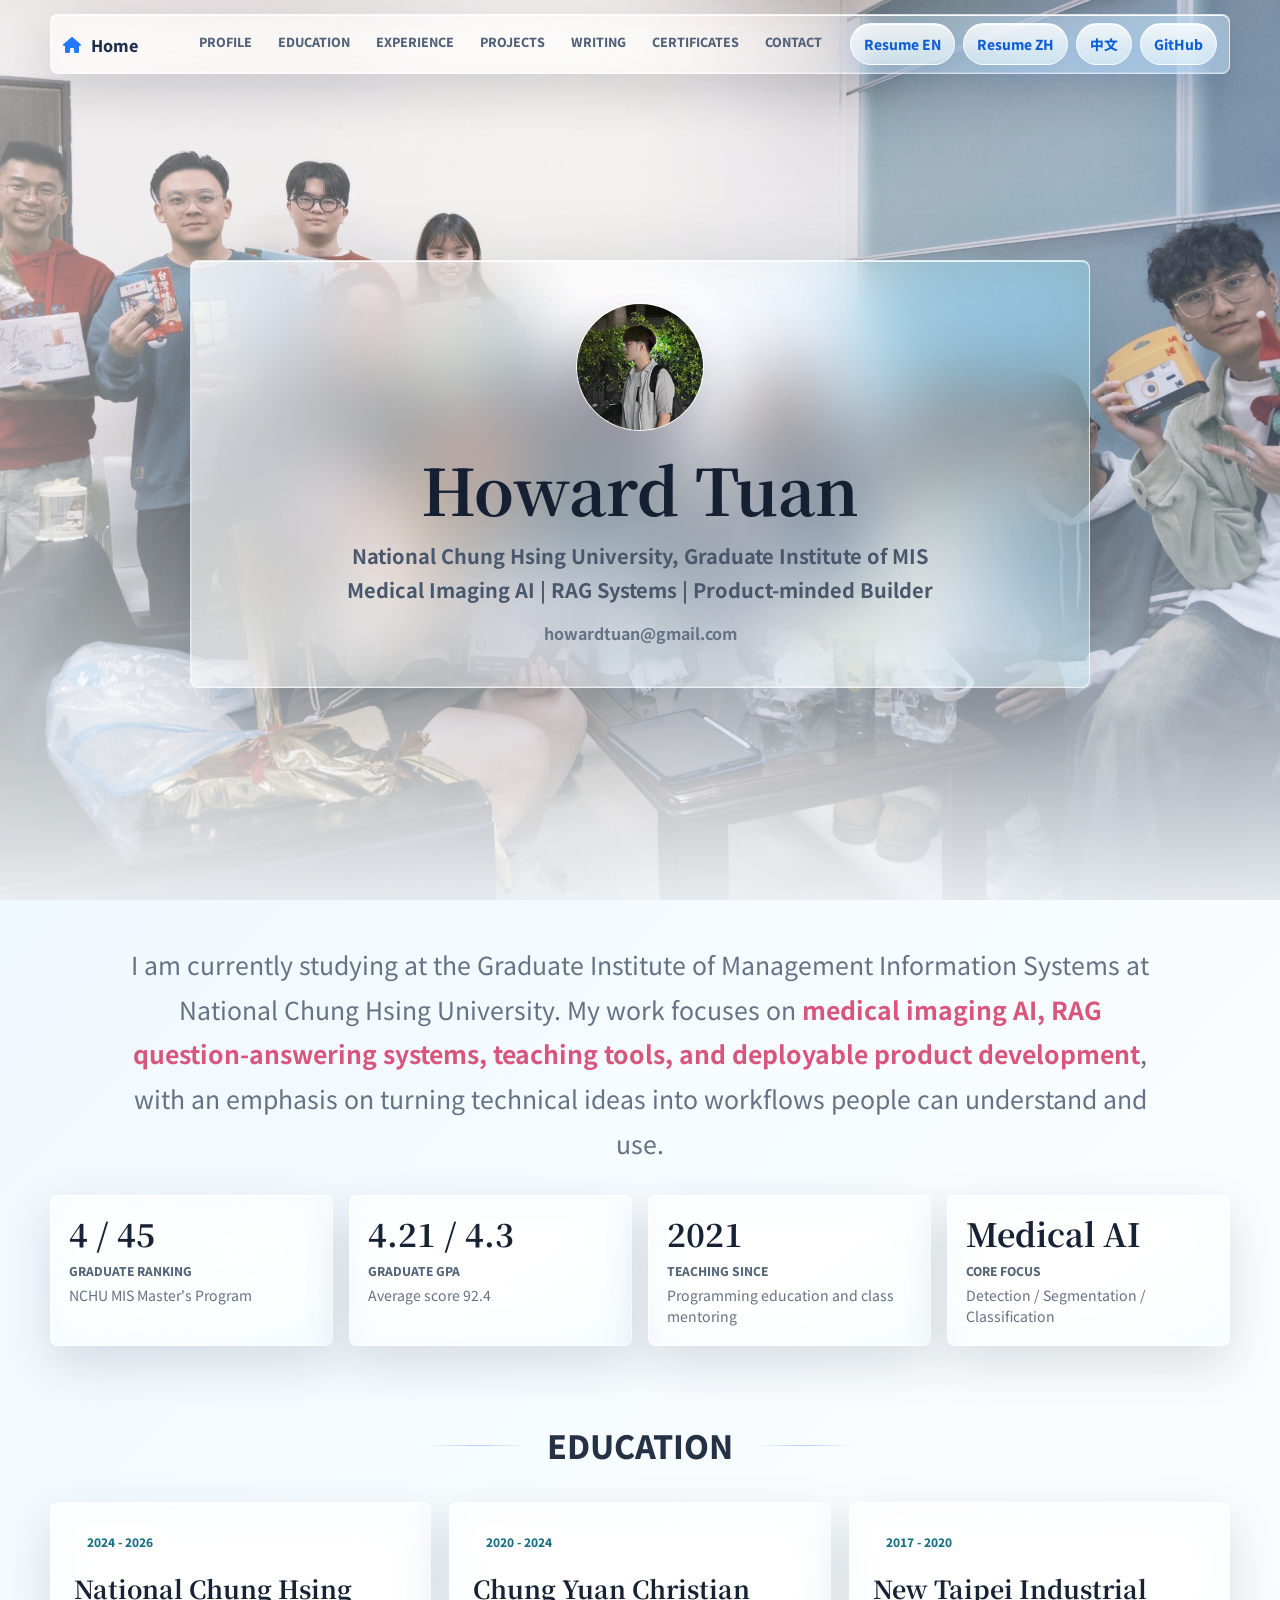
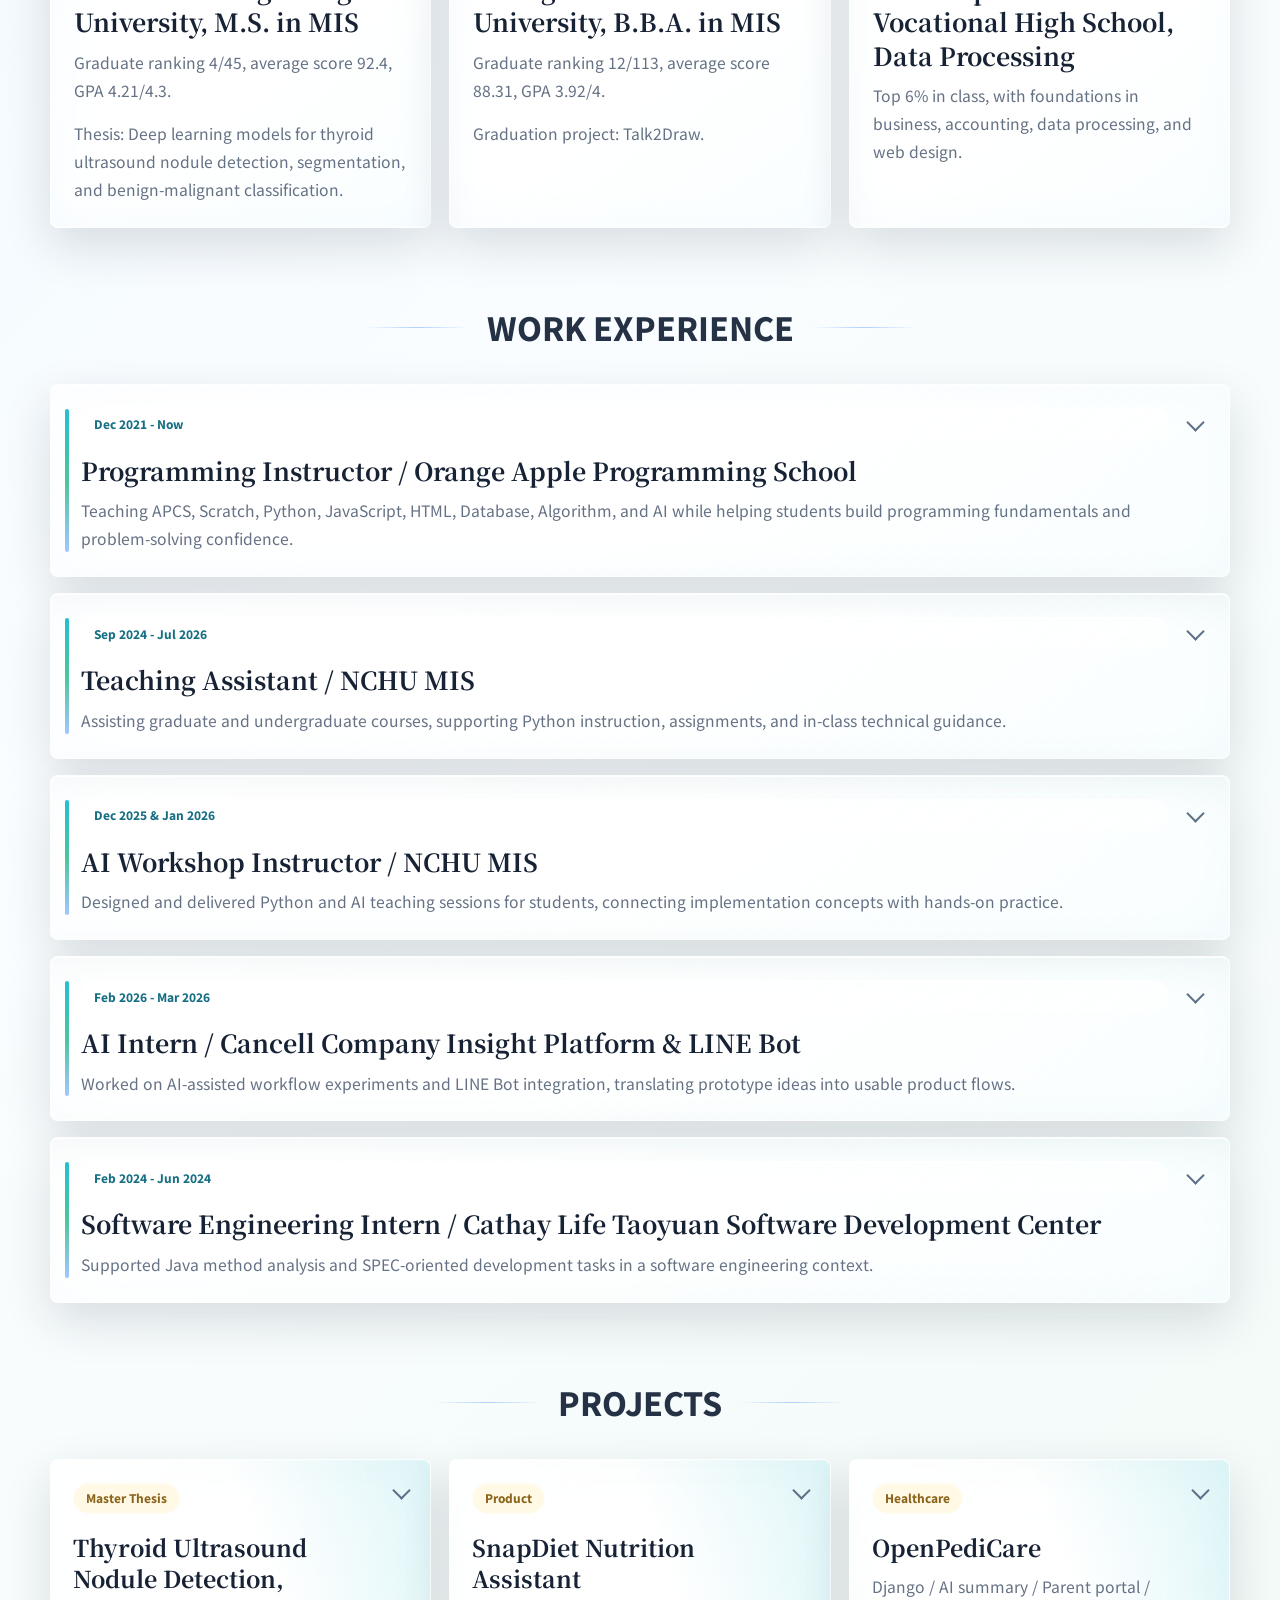
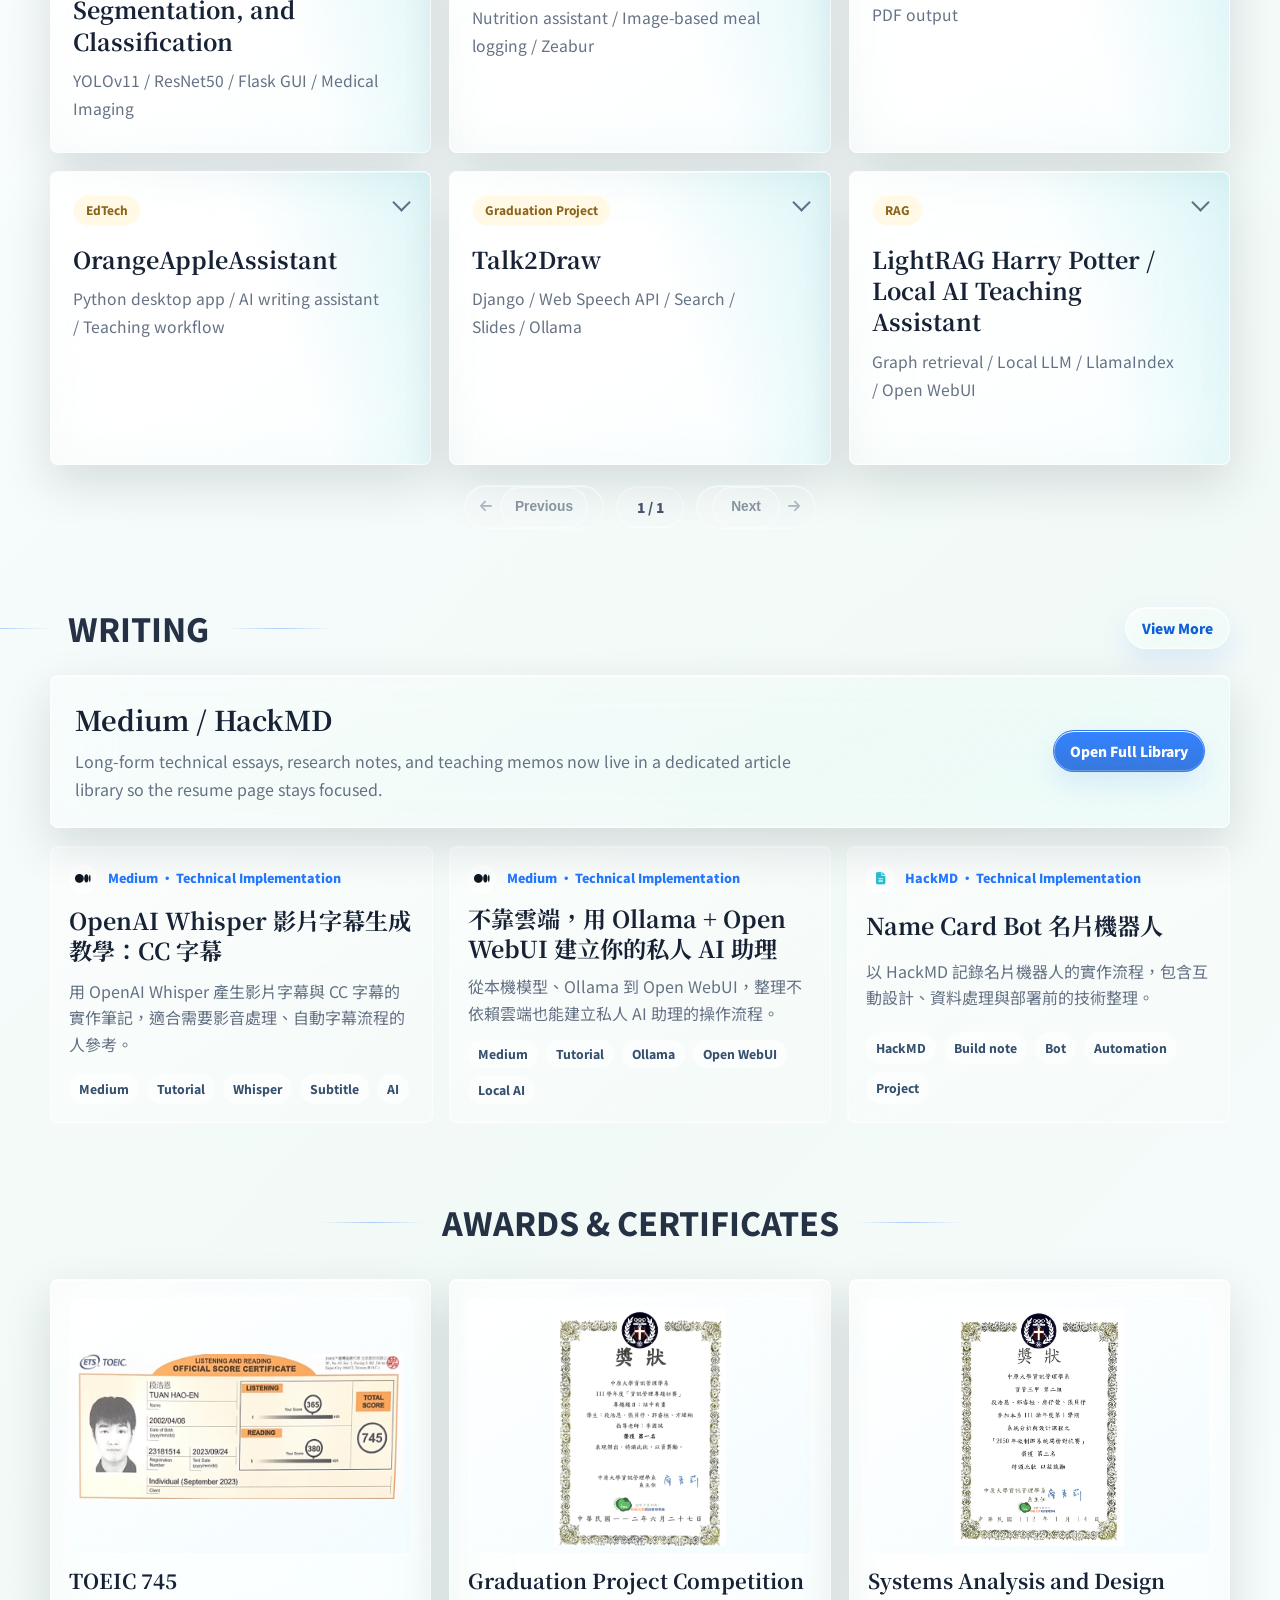
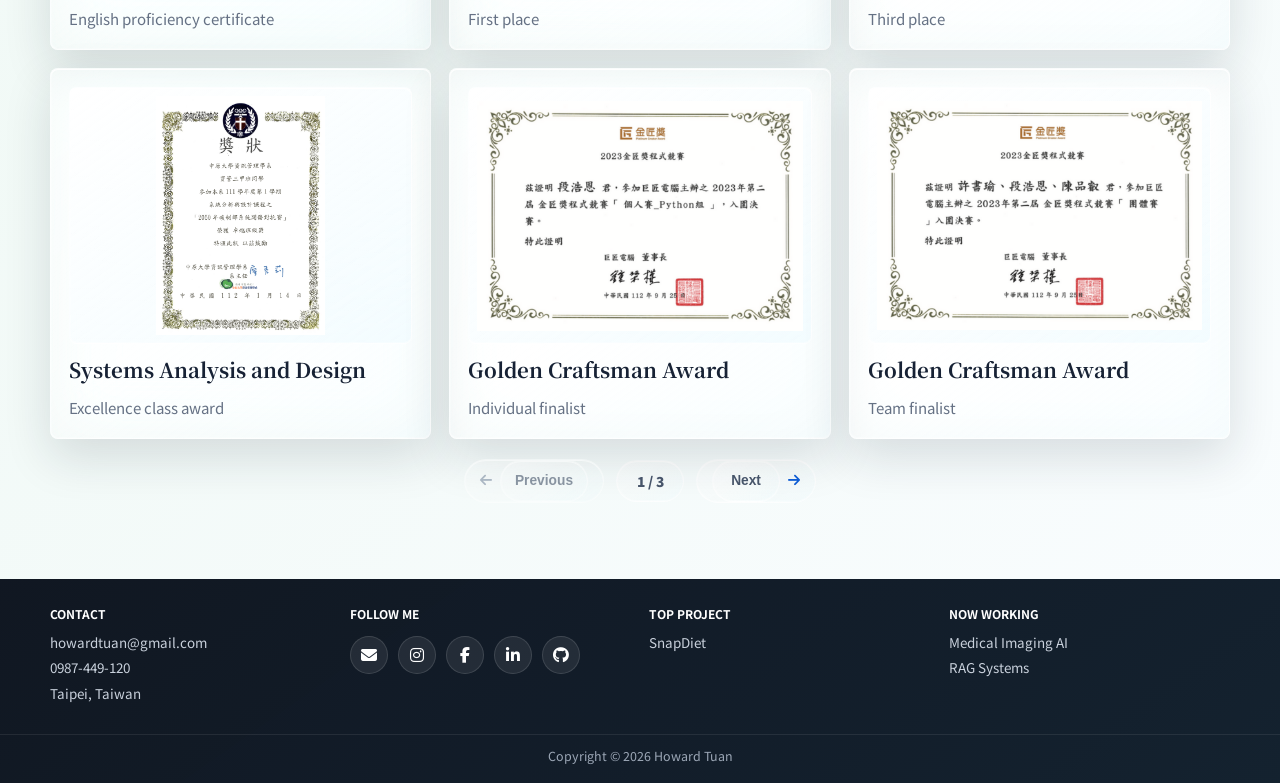
==== index.html @ 1c23a396 "fix some bugs" ====
<!doctype html>
<html lang="zh-Hant">
<head>
  <meta charset="utf-8">
  <meta name="viewport" content="width=device-width, initial-scale=1.0">
  <meta name="description" content="段浩恩 Howard Tuan 的個人履歷網站，聚焦醫療影像 AI、RAG 系統、教學科技與可部署產品實作。">
  <title>Howard Tuan Resume</title>

  <link rel="shortcut icon" href="assets/images/gt_favicon.png">
  <link rel="preconnect" href="https://fonts.googleapis.com">
  <link rel="preconnect" href="https://fonts.gstatic.com" crossorigin>
  <link href="https://fonts.googleapis.com/css2?family=Noto+Sans+TC:wght@400;500;700;900&family=Noto+Serif+TC:wght@600;700;900&display=swap" rel="stylesheet">
  <link rel="stylesheet" href="https://cdnjs.cloudflare.com/ajax/libs/font-awesome/6.7.2/css/all.min.css">
  <link rel="stylesheet" href="assets/css/resume.css?v=20260617-experience">
</head>
<body id="top" class="home">
  <a href="#main" class="skip-link">跳至主要內容</a>
  <div class="scroll-indicator"></div>

  <header id="header">
    <div id="head">
      <div class="hero-carousel" data-hero-carousel aria-hidden="true"></div>
      <div class="head-overlay"></div>
      <div class="hero-shell">
        <h1 id="logo" class="text-center">
          <img class="img-circle" src="assets/images/howard-avatar.jpg" alt="段浩恩 Howard Tuan 個人照片">
          <span class="title">段浩恩 Howard Tuan</span>
          <span class="tagline">
            國立中興大學資訊管理研究所
            <br>
            Medical Imaging AI | RAG Systems | Product-minded Builder
          </span>
          <span class="subtagline">
            howardtuan@gmail.com
          </span>
        </h1>
      </div>
    </div>

    <nav class="index-navbar" aria-label="主要導航">
      <div class="nav-shell">
        <div class="nav-home">
          <a href="#top"><i class="fas fa-home"></i><span>Home</span></a>
        </div>
        <div class="nav-center">
          <a href="index.html#profile">PROFILE</a>
          <a href="index.html#education">EDUCATION</a>
          <a href="index.html#experience">EXPERIENCE</a>
          <a href="index.html#projects">PROJECTS</a>
          <a href="#writing">WRITING</a>
          <a href="index.html#certifications">CERTIFICATES</a>
          <a href="index.html#contact">CONTACT</a>
        </div>
        <div class="nav-actions">
          <a href="resume/mycv_eng.pdf" target="_blank" rel="noopener noreferrer" data-i18n="resumeEn">Resume EN</a>
          <a href="resume/mycv_chi.pdf" target="_blank" rel="noopener noreferrer" data-i18n="resumeZh">履歷中文</a>
          <button class="lang-toggle" type="button" data-lang-toggle>中文</button>
          <a href="https://github.com/howardtuan" target="_blank" rel="noopener noreferrer">GitHub</a>
        </div>
      </div>
    </nav>
  </header>

  <main id="main" role="main">
    <div class="container">
      <section class="row section topspace" id="profile" aria-label="個人簡介">
        <div class="col-full">
          <p class="lead text-center text-muted">
            我目前就讀國立中興大學資訊管理研究所，研究與實作主軸放在
            <strong>醫療影像 AI、RAG 問答系統、教學工具與可部署產品開發</strong>，
            也持續在教學與實習現場把技術轉成能被理解、能被操作的流程。
          </p>

          <div class="highlight-panel">
            <div class="metric-box">
              <div class="metric-number">4 / 45</div>
              <div class="metric-label">Graduate Ranking</div>
              <div class="metric-note">NCHU MIS 碩士班</div>
            </div>
            <div class="metric-box">
              <div class="metric-number">4.21 / 4.3</div>
              <div class="metric-label">Graduate GPA</div>
              <div class="metric-note">平均成績 92.4</div>
            </div>
            <div class="metric-box">
              <div class="metric-number">2021</div>
              <div class="metric-label">Teaching Since</div>
              <div class="metric-note">程式設計教學與帶班</div>
            </div>
            <div class="metric-box">
              <div class="metric-number">Medical AI</div>
              <div class="metric-label">Core Focus</div>
              <div class="metric-note">Detection / Segmentation / Classification</div>
            </div>
          </div>
        </div>
      </section>

      <section class="section topspace" id="education" aria-label="學歷與成果">
        <h2 class="section-title">
          <span>EDUCATIONAL BACKGROUND</span>
        </h2>
        <div class="card-grid three-col">
          <article class="info-card">
            <time>2024 - 2026</time>
            <h3>國立中興大學 資訊管理學研究所</h3>
            <p>畢業排名 4/45，平均成績 92.4，GPA 4.21/4.3。</p>
            <p>論文：基於深度學習模型應用於甲狀腺超音波影像之良惡性結節偵測、分割與分類研究。</p>
          </article>
          <article class="info-card">
            <time>2020 - 2024</time>
            <h3>中原大學 資訊管理學系</h3>
            <p>畢業排名 12/113，平均成績 88.31，GPA 3.92/4。</p>
            <p>畢業專題：話中有畫。</p>
          </article>
          <article class="info-card">
            <time>2017 - 2020</time>
            <h3>新北高工 資料處理科</h3>
            <p>科排 6%，建立商管、會計、資料處理與網頁設計基礎。</p>
          </article>
        </div>
      </section>

      <section class="section topspace" id="experience" aria-label="工作與教學經驗">
        <h2 class="section-title">
          <span>WORK EXPERIENCE</span>
        </h2>
        <div class="timeline-wrap">
          <details class="timeline-card experience-card">
            <summary>
              <span class="timeline-badge">Dec 2021 - Now</span>
              <h3>兒童程式設計老師 / 橘子蘋果程式學苑</h3>
              <p>教授 APCS、Scratch、Python、JavaScript、HTML、Database、Algorithm 與 AI，協助學生建立程式基礎與解題能力。</p>
            </summary>
            <div class="experience-detail">
              <button class="experience-visual" type="button" data-visual="teaching">
                <img src="assets/images/experience/橘蘋上課截圖.png" alt="橘子蘋果程式學苑課堂截圖">
              </button>
              <div>
                <h4>課程與教學現場</h4>
                <p>把抽象的程式概念拆成可操作的練習，依學生程度調整 APCS、Python 與網頁課程節奏。</p>
                <ul>
                  <li>設計循序練習與專題任務，協助學生建立可遷移的解題能力。</li>
                  <li>帶領學生理解演算法、資料結構與基礎 AI 概念。</li>
                  <li>將教學回饋整理成更穩定的課堂流程與範例素材。</li>
                </ul>
              </div>
            </div>
          </details>
          <details class="timeline-card experience-card">
            <summary>
              <span class="timeline-badge">Sep 2024 - Jul 2026</span>
              <h3>教學助理 / 精準醫學與臨床轉譯研究實驗室</h3>
              <p>協助資料探勘與大數據分析課程之設計、作業評分與 Python 輔導。</p>
            </summary>
            <div class="experience-detail">
              <button class="experience-visual" type="button" data-visual="lab">
                <img src="assets/images/experience/中興助教.png" alt="國立中興大學助教課程畫面">
              </button>
              <div>
                <h4>資料分析課程支援</h4>
                <p>協助學生把資料前處理、模型訓練與結果解讀串成完整分析流程。</p>
                <ul>
                  <li>支援 Python、資料探勘與大數據分析課程作業。</li>
                  <li>協助整理題目規格、評分標準與常見錯誤。</li>
                  <li>以回饋方式幫助學生修正資料處理與程式邏輯。</li>
                </ul>
              </div>
            </div>
          </details>
          <details class="timeline-card experience-card">
            <summary>
              <span class="timeline-badge">Dec 2025 & Jan 2026</span>
              <h3>AI 與資料科學工作坊講師 / 國立中興大學附中</h3>
              <p>規劃互動式 Python 課程，帶領高中學生理解資料探勘與機器學習概念。</p>
            </summary>
            <div class="experience-detail">
              <button class="experience-visual" type="button" data-visual="workshop">
                <img src="assets/images/experience/AI%20工作坊講師.jpg" alt="AI 工作坊講師現場照片">
              </button>
              <div>
                <h4>AI 工作坊設計</h4>
                <p>將資料科學與機器學習概念轉成高中生能立即操作的實作活動。</p>
                <ul>
                  <li>規劃互動式 Python 實作，降低第一次接觸 AI 的門檻。</li>
                  <li>用資料集與模型結果引導學生理解資料探勘流程。</li>
                  <li>把課程拆成概念、實作、討論與成果整理四段。</li>
                </ul>
              </div>
            </div>
          </details>
          <details class="timeline-card experience-card">
            <summary>
              <span class="timeline-badge">Feb 2026 - Mar 2026</span>
              <h3>Cancell公司 AI 實習生 / Insight 平台與 LINE Bot</h3>
              <p>協助開發傷口影像辨識模型，並將 Insight 平台功能整合至 LINE Bot。</p>
            </summary>
            <div class="experience-detail">
              <button class="experience-visual" type="button" data-visual="medical">
                <img src="assets/images/experience/insight平台-linebot.jpg" alt="Cancell Insight 平台與 LINE Bot 整合畫面">
              </button>
              <div>
                <h4>影像辨識與產品整合</h4>
                <p>協助把醫療影像辨識模型與既有平台流程整合，讓模型輸出能接到使用情境。</p>
                <ul>
                  <li>參與傷口影像資料整理與辨識模型開發。</li>
                  <li>協助 Insight 平台功能與 LINE Bot 流程串接。</li>
                  <li>關注模型結果如何被實際工作流程理解與使用。</li>
                </ul>
              </div>
            </div>
          </details>
          <details class="timeline-card experience-card">
            <summary>
              <span class="timeline-badge">Feb 2024 - Jun 2024</span>
              <h3>軟體工程實習生 / 國泰人壽軟體桃園開發中心</h3>
              <p>參與逆向工程專案，開發 Java Method 自動轉換為 SPEC 文件功能。</p>
            </summary>
            <div class="experience-detail">
              <button class="experience-visual" type="button" data-visual="engineering">
                <img src="assets/images/experience/CODE2SPEC.png" alt="CODE2SPEC 文件自動化畫面">
              </button>
              <div>
                <h4>軟體文件自動化</h4>
                <p>參與 Java method 分析與 SPEC 文件生成流程，協助團隊降低文件整理成本。</p>
                <ul>
                  <li>分析既有程式碼結構，整理 method 與規格文件之間的對應。</li>
                  <li>協助建立自動轉換邏輯，讓文件產出更一致。</li>
                  <li>熟悉企業開發流程中的規格、維護與溝通需求。</li>
                </ul>
              </div>
            </div>
          </details>
        </div>
      </section>

      <section class="section topspace" id="projects" aria-label="精選專案">
        <h2 class="section-title">
          <span>PROJECTS</span>
        </h2>
        <div class="project-grid" data-paginated-grid="projects">
          <details class="project-tile">
            <summary>
              <span class="project-chip">Master Thesis</span>
              <h3>甲狀腺超音波結節偵測、分割與分類研究</h3>
              <p>YOLOv11 / ResNet50 / Flask GUI / Medical Imaging</p>
            </summary>
            <div class="project-body">
              <div class="project-readme">
                <h4>README 摘要</h4>
                <p>碩士論文主題聚焦於甲狀腺超音波影像中的結節偵測、分割與良惡性分類。系統將三個模型模組串成可展示的臨床輔助流程。</p>
                <ul>
                  <li>使用 YOLOv11 進行結節位置偵測。</li>
                  <li>以 ResNet50 / timm 對 ROI 進行良惡性二分類。</li>
                  <li>整合 Flask GUI，讓研究成果可被視覺化展示。</li>
                </ul>
              </div>
              <div class="project-links">
                <button class="project-button-disabled" type="button" disabled data-thesis-button>論文全文</button>
              </div>
            </div>
          </details>

          <details class="project-tile">
            <summary>
              <span class="project-chip">Product</span>
              <h3>SnapDiet 飲控小幫手</h3>
              <p>Nutrition assistant / Image-based meal logging / Zeabur</p>
            </summary>
            <div class="project-body">
              <div class="project-readme">
                <h4>README 摘要</h4>
                <p>SnapDiet 是飲食控制工具，目標是讓使用者透過照片與聊天互動快速記錄餐點，掌握熱量、營養素與當日累計。</p>
                <ul>
                  <li>以餐點照片降低飲食紀錄門檻。</li>
                  <li>提供熱量、蛋白質、脂肪、碳水與每日累計資訊。</li>
                  <li>已部署公開站點，可直接對外展示產品體驗。</li>
                </ul>
              </div>
              <div class="project-links">
                <a href="https://snapdiet.zeabur.app/site/" target="_blank" rel="noopener noreferrer">Live Site</a>
              </div>
            </div>
          </details>

          <details class="project-tile">
            <summary>
              <span class="project-chip">Healthcare</span>
              <h3>OpenPediCare</h3>
              <p>Django / AI summary / Parent portal / PDF output</p>
            </summary>
            <div class="project-body">
              <div class="project-readme">
                <h4>README 摘要</h4>
                <p>OpenPediCare 是兒科回診後照護工作區，醫師完成看診紀錄後，可生成回診摘要、家長衛教、分享頁面與 PDF。</p>
                <ul>
                  <li>以 Django 建立醫師與家長雙角色使用情境。</li>
                  <li>整合瀏覽器 Web Speech API，支援逐字稿流程。</li>
                  <li>輸出可分享頁面與 PDF，提升醫療溝通效率。</li>
                </ul>
              </div>
              <div class="project-links">
                <a href="https://github.com/howardtuan/OpenPediCare" target="_blank" rel="noopener noreferrer">GitHub / README</a>
              </div>
            </div>
          </details>

          <details class="project-tile">
            <summary>
              <span class="project-chip">EdTech</span>
              <h3>OrangeAppleAssistant</h3>
              <p>Python desktop app / AI writing assistant / Teaching workflow</p>
            </summary>
            <div class="project-body">
              <div class="project-readme">
                <h4>README 摘要</h4>
                <p>這是一個面向教學現場的課堂紀錄與聯絡簿生成工具，幫助老師快速整理學習表現與家長溝通內容。</p>
                <ul>
                  <li>支援題庫抽題、課程與堂數對應流程。</li>
                  <li>一鍵複製聯絡簿文字，減少行政時間。</li>
                  <li>建立在真實教學痛點之上，不只是展示型 demo。</li>
                </ul>
              </div>
              <div class="project-links">
                <a href="https://github.com/howardtuan/OrangeAppleAssistant" target="_blank" rel="noopener noreferrer">GitHub / README</a>
              </div>
            </div>
          </details>

          <details class="project-tile">
            <summary>
              <span class="project-chip">Graduation Project</span>
              <h3>話中有畫</h3>
              <p>Django / Web Speech API / Search / Slides / Ollama</p>
            </summary>
            <div class="project-body">
              <div class="project-readme">
                <h4>README 摘要</h4>
                <p>把口說內容即時轉成可理解的視覺資訊、搜尋結果、簡報與大綱，整合語音辨識、智慧搜尋、圖表、簡報與對話代理。</p>
                <ul>
                  <li>自然語言具象化與本機相簿語意選圖。</li>
                  <li>口說簡報與對話整理流程。</li>
                  <li>支援 Ollama 地端模型與工具路由概念。</li>
                </ul>
              </div>
              <div class="project-links">
                <a href="https://github.com/howardtuan/GraduationProject" target="_blank" rel="noopener noreferrer">GitHub / README</a>
              </div>
            </div>
          </details>

          <details class="project-tile">
            <summary>
              <span class="project-chip">RAG</span>
              <h3>LightRAG Harry Potter / Local AI Teaching Assistant</h3>
              <p>Graph retrieval / Local LLM / LlamaIndex / Open WebUI</p>
            </summary>
            <div class="project-body">
              <div class="project-readme">
                <h4>README 摘要</h4>
                <p>這一類專案呈現的是我在知識整理、索引建立、圖譜檢索與語言模型回應流程上的整合能力。</p>
                <ul>
                  <li>使用圖結構檢索改善複雜角色關係查詢。</li>
                  <li>建置地端 RAG 系統支援課程內容與作業規範問答。</li>
                  <li>熟悉 Ollama、向量資料庫與文件導入流程。</li>
                </ul>
              </div>
              <div class="project-links">
                <a href="https://github.com/howardtuan/LightRAG_HarryPotter" target="_blank" rel="noopener noreferrer">LightRAG Repo</a>
                <a href="https://github.com/howardtuan/llamaindex-local-llm-rag" target="_blank" rel="noopener noreferrer">LlamaIndex Repo</a>
              </div>
            </div>
          </details>
        </div>
        <div class="pagination-controls" data-pager="projects" aria-label="專案分頁">
          <button type="button" data-page-prev="projects"><i class="fas fa-arrow-left"></i><span>Previous</span></button>
          <span data-page-status="projects">1 / 1</span>
          <button type="button" data-page-next="projects"><span>Next</span><i class="fas fa-arrow-right"></i></button>
        </div>
      </section>

      <section class="section topspace writing-section writing-home" id="writing" aria-label="文章與筆記">
        <div class="split-section-head">
          <h2 class="section-title">
            <span>WRITING</span>
          </h2>
          <a class="glass-link" href="writing.html">View More</a>
        </div>
        <div class="writing-intro">
          <div>
            <h3>Medium / HackMD</h3>
            <p>把長篇技術文章、研究筆記、教學 memo 集中到獨立頁面，首頁只保留最新與精選內容。</p>
          </div>
          <a class="glass-link primary-link" href="writing.html">Open Full Library</a>
        </div>
        <div class="article-strip" data-featured-articles data-limit="3"></div>
      </section>

      <section class="section topspace certificates-section" id="certifications" aria-label="獎狀與證書">
        <h2 class="section-title">
          <span>AWARDS & CERTIFICATES</span>
        </h2>
        <div class="certificate-grid" data-paginated-grid="certificates">
          <!-- 新增獎狀時：把圖片放到 assets/images/certificates/，複製一張 certificate-card，並更新 data-certificate-image 與 site-language.js 的中英文文字。 -->
          <button type="button" class="certificate-card" data-certificate-image="assets/images/certificates/TOEIC 745.png" data-certificate-title="TOEIC 745">
            <span class="certificate-preview"><i class="fas fa-certificate"></i></span>
            <strong>TOEIC 745</strong>
            <span>English proficiency certificate</span>
          </button>
          <button type="button" class="certificate-card" data-certificate-image="assets/images/certificates/畢業專題競賽第一名.png" data-certificate-title="Graduation Project Competition">
            <span class="certificate-preview"><i class="fas fa-trophy"></i></span>
            <strong>Graduation Project Competition</strong>
            <span>First place</span>
          </button>
          <button type="button" class="certificate-card" data-certificate-image="assets/images/certificates/系統分析與設計_第三名.png" data-certificate-title="Systems Analysis and Design">
            <span class="certificate-preview"><i class="fas fa-sitemap"></i></span>
            <strong>Systems Analysis and Design</strong>
            <span>Third place</span>
          </button>
          <button type="button" class="certificate-card" data-certificate-image="assets/images/certificates/系統分析與設計_卓越班級獎.png" data-certificate-title="Systems Analysis and Design Excellence">
            <span class="certificate-preview"><i class="fas fa-award"></i></span>
            <strong>Systems Analysis and Design</strong>
            <span>Excellence class award</span>
          </button>
          <button type="button" class="certificate-card" data-certificate-image="assets/images/certificates/金匠獎個人賽入圍決賽證明.png" data-certificate-title="Golden Craftsman Award Individual Finalist">
            <span class="certificate-preview"><i class="fas fa-medal"></i></span>
            <strong>Golden Craftsman Award</strong>
            <span>Individual finalist</span>
          </button>
          <button type="button" class="certificate-card" data-certificate-image="assets/images/certificates/金匠獎團體賽入圍決賽證明.png" data-certificate-title="Golden Craftsman Award Team Finalist">
            <span class="certificate-preview"><i class="fas fa-users"></i></span>
            <strong>Golden Craftsman Award</strong>
            <span>Team finalist</span>
          </button>
          <button type="button" class="certificate-card" data-certificate-image="assets/images/certificates/ChatGPT系統開發黑客松.png" data-certificate-title="ChatGPT System Development Hackathon">
            <span class="certificate-preview"><i class="fas fa-robot"></i></span>
            <strong>ChatGPT System Hackathon</strong>
            <span>System development participation</span>
          </button>
          <button type="button" class="certificate-card" data-certificate-image="assets/images/certificates/ChatBot黑客松完賽.png" data-certificate-title="ChatBot Hackathon Completion">
            <span class="certificate-preview"><i class="fas fa-comments"></i></span>
            <strong>ChatBot Hackathon</strong>
            <span>Completion certificate</span>
          </button>
          <button type="button" class="certificate-card" data-certificate-image="assets/images/certificates/112人工智慧與大數據創意競賽 佳作.png" data-certificate-title="AI and Big Data Creative Competition">
            <span class="certificate-preview"><i class="fas fa-lightbulb"></i></span>
            <strong>AI and Big Data Competition</strong>
            <span>Honorable mention</span>
          </button>
          <button type="button" class="certificate-card" data-certificate-image="assets/images/certificates/數據驅動創新應用大賽_工作坊.png" data-certificate-title="Data-driven Innovation Application Workshop">
            <span class="certificate-preview"><i class="fas fa-chart-line"></i></span>
            <strong>Data-driven Innovation</strong>
            <span>Application workshop</span>
          </button>
          <button type="button" class="certificate-card" data-certificate-image="assets/images/certificates/資料庫第一.png" data-certificate-title="Database Class Competition">
            <span class="certificate-preview"><i class="fas fa-database"></i></span>
            <strong>Database Competition</strong>
            <span>First place</span>
          </button>
          <button type="button" class="certificate-card" data-certificate-image="assets/images/certificates/ExcelPowerToolsForDataAnalysis.png" data-certificate-title="Excel Power Tools for Data Analysis">
            <span class="certificate-preview"><i class="fas fa-table"></i></span>
            <strong>Excel Power Tools</strong>
            <span>Data analysis course certificate</span>
          </button>
          <button type="button" class="certificate-card" data-certificate-image="assets/images/certificates/系學績優獎第二名.png" data-certificate-title="Department Academic Excellence Award">
            <span class="certificate-preview"><i class="fas fa-star"></i></span>
            <strong>Academic Excellence Award</strong>
            <span>Department second place</span>
          </button>
        </div>
        <div class="pagination-controls" data-pager="certificates" aria-label="獎狀證書分頁">
          <button type="button" data-page-prev="certificates"><i class="fas fa-arrow-left"></i><span>Previous</span></button>
          <span data-page-status="certificates">1 / 1</span>
          <button type="button" data-page-next="certificates"><span>Next</span><i class="fas fa-arrow-right"></i></button>
        </div>
      </section>
    </div>
  </main>

  <footer id="underfooter">
    <div class="footer-shell" id="contact">
      <div>
        <h4>CONTACT</h4>
        <p>howardtuan@gmail.com</p>
        <p>0987-449-120</p>
        <p>Taipei, Taiwan</p>
      </div>
      <div>
        <h4>FOLLOW ME</h4>
        <div class="social-links" aria-label="Social links">
          <a href="mailto:howardtuan@gmail.com" target="_blank" rel="noopener noreferrer" aria-label="Gmail"><i class="fas fa-envelope"></i></a>
          <a href="https://github.com/howardtuan" target="_blank" rel="noopener noreferrer" aria-label="Instagram"><i class="fab fa-instagram"></i></a>
          <a href="https://www.facebook.com/duan.hao.en/" target="_blank" rel="noopener noreferrer" aria-label="Facebook"><i class="fab fa-facebook-f"></i></a>
          <a href="https://www.instagram.com/howardtuan/" target="_blank" rel="noopener noreferrer" aria-label="LinkedIn"><i class="fab fa-linkedin-in"></i></a>
          <a href="https://github.com/howardtuan" target="_blank" rel="noopener noreferrer" aria-label="GitHub"><i class="fab fa-github"></i></a>
        </div>
      </div>
      <div>
        <h4>TOP PROJECT</h4>
        <p><a href="https://snapdiet.zeabur.app/site/" target="_blank" rel="noopener noreferrer">SnapDiet</a></p>
      </div>
      <div>
        <h4>NOW WORKING</h4>
        <p>Medical Imaging AI</p>
        <p>RAG Systems</p>
      </div>
    </div>
    <div class="footer-bottom">
      <p>Copyright &copy; 2026 Howard Tuan</p>
    </div>
  </footer>

  <script>
    const indicator = document.querySelector(".scroll-indicator");
    window.addEventListener("scroll", () => {
      const max = document.documentElement.scrollHeight - window.innerHeight;
      const ratio = max > 0 ? window.scrollY / max : 0;
      indicator.style.transform = "scaleX(" + ratio + ")";
    });

  </script>
  <script src="assets/js/writing.js?v=20260617-articles"></script>
  <script src="assets/js/site-interactions.js?v=20260617-experience-lightbox"></script>
  <script src="assets/js/site-language.js?v=20260617-experience"></script>
  <div class="certificate-lightbox" data-certificate-lightbox hidden>
    <button class="lightbox-backdrop" type="button" data-lightbox-close aria-label="Close image preview"></button>
    <div class="lightbox-panel" role="dialog" aria-modal="true" aria-labelledby="certificate-lightbox-title">
      <div class="lightbox-head">
        <h2 id="certificate-lightbox-title">Image Preview</h2>
        <button type="button" data-lightbox-close aria-label="Close"><i class="fas fa-xmark"></i></button>
      </div>
      <div class="lightbox-body" data-lightbox-body></div>
    </div>
  </div>
</body>
</html>
---- assets/css/resume.css ----
html {
  scroll-behavior: smooth;
}

:root {
  --hero-photo: url("../images/mac.jpg");
  --bg: #f7fbff;
  --bg-deep: #e9f2fb;
  --surface: rgba(255, 255, 255, 0.28);
  --surface-strong: rgba(255, 255, 255, 0.46);
  --surface-soft: rgba(244, 250, 255, 0.2);
  --text: #152033;
  --muted: #657184;
  --muted-strong: #49576c;
  --line: rgba(122, 145, 170, 0.28);
  --glass-line: rgba(255, 255, 255, 0.62);
  --glass-bg: linear-gradient(145deg, rgba(255, 255, 255, 0.42), rgba(255, 255, 255, 0.12) 52%, rgba(235, 251, 255, 0.28));
  --glass-nav: linear-gradient(135deg, rgba(255, 255, 255, 0.48), rgba(255, 255, 255, 0.14) 48%, rgba(239, 251, 255, 0.32));
  --blue: #2478ff;
  --cyan: #25bfd2;
  --mint: #49c69d;
  --rose: #d9557c;
  --amber: #ad7d28;
  --footer: #101722;
  --shadow: 0 30px 90px rgba(19, 32, 50, 0.2);
  --shadow-soft: 0 18px 48px rgba(19, 32, 50, 0.14);
  --glass-inset: inset 0 1px 0 rgba(255, 255, 255, 0.95), inset 0 -1px 0 rgba(255, 255, 255, 0.26), inset 1px 0 0 rgba(255, 255, 255, 0.25);
  --section-width: min(1180px, calc(100% - 48px));
}

* {
  box-sizing: border-box;
}

body {
  margin: 0;
  color: var(--text);
  background:
    linear-gradient(135deg, rgba(232, 246, 255, 0.86) 0%, rgba(250, 253, 255, 0.98) 36%, rgba(242, 250, 246, 0.92) 72%, rgba(250, 253, 255, 0.98) 100%),
    linear-gradient(180deg, var(--bg) 0%, var(--bg-deep) 100%);
  font-family: "Noto Sans TC", Arial, sans-serif;
  -webkit-font-smoothing: antialiased;
  text-rendering: optimizeLegibility;
}

body::before {
  position: fixed;
  inset: 0;
  z-index: -1;
  pointer-events: none;
  content: "";
  background-image:
    linear-gradient(rgba(36, 120, 255, 0.035) 1px, transparent 1px),
    linear-gradient(90deg, rgba(36, 120, 255, 0.035) 1px, transparent 1px),
    linear-gradient(115deg, rgba(255, 255, 255, 0.46), rgba(255, 255, 255, 0) 46%, rgba(255, 255, 255, 0.38));
  background-size: 72px 72px, 72px 72px, 100% 100%;
  mask-image: linear-gradient(to bottom, rgba(0, 0, 0, 0.62), transparent 78%);
}

a {
  color: inherit;
}

p,
ul {
  margin-top: 0;
}

img {
  max-width: 100%;
}

.skip-link {
  position: absolute;
  left: 12px;
  top: -48px;
  z-index: 100;
  padding: 10px 14px;
  border-radius: 999px;
  color: #fff;
  background: var(--blue);
  text-decoration: none;
}

.skip-link:focus {
  top: 12px;
}

.scroll-indicator {
  position: fixed;
  top: 0;
  left: 0;
  z-index: 120;
  width: 100%;
  height: 3px;
  background: linear-gradient(90deg, var(--cyan), var(--blue), var(--mint));
  transform: scaleX(0);
  transform-origin: left;
}

#header {
  position: relative;
}

#head {
  position: relative;
  overflow: hidden;
  width: 100%;
  min-height: 100svh;
  margin: 0;
  border-bottom: 0;
  background: var(--hero-photo) center/cover no-repeat;
  isolation: isolate;
}

.hero-carousel,
.hero-slide {
  position: absolute;
  inset: 0;
}

.hero-carousel {
  z-index: 0;
}

.hero-slide {
  background-position: center;
  background-size: cover;
  opacity: 0;
  transform: scale(1.035);
  transition: opacity 900ms ease, transform 6200ms ease;
}

.hero-slide.is-active {
  opacity: 1;
  transform: scale(1);
}

.head-overlay {
  position: absolute;
  inset: 0;
  z-index: 1;
  background:
    linear-gradient(180deg, rgba(255, 255, 255, 0.08), rgba(230, 246, 255, 0.24) 48%, rgba(247, 251, 255, 0.92) 100%),
    linear-gradient(115deg, rgba(255, 255, 255, 0.44), rgba(255, 255, 255, 0.04) 42%, rgba(36, 120, 255, 0.12));
}

.hero-shell {
  position: relative;
  z-index: 2;
  display: grid;
  align-items: center;
  width: var(--section-width);
  min-height: inherit;
  margin: 0 auto;
  padding: 126px 0 78px;
}

#logo {
  position: relative;
  overflow: hidden;
  display: grid;
  justify-items: center;
  width: min(900px, 100%);
  margin: 0 auto;
  padding: 42px 34px;
  border: 1px solid var(--glass-line);
  border-radius: 8px;
  background: var(--glass-bg);
  box-shadow: var(--shadow), var(--glass-inset);
  text-align: center;
  backdrop-filter: blur(40px) saturate(180%) brightness(1.08);
  -webkit-backdrop-filter: blur(40px) saturate(180%) brightness(1.08);
}

#logo::before {
  position: absolute;
  inset: 0;
  pointer-events: none;
  content: "";
  background:
    linear-gradient(115deg, rgba(255, 255, 255, 0.82), rgba(255, 255, 255, 0) 34%),
    linear-gradient(245deg, rgba(64, 205, 221, 0.18), rgba(255, 255, 255, 0) 42%);
  opacity: 0.78;
}

#logo > * {
  position: relative;
  z-index: 1;
}

#head img.img-circle {
  width: 128px;
  height: 128px;
  border: 1px solid rgba(255, 255, 255, 0.96);
  border-radius: 50%;
  object-fit: cover;
  box-shadow: 0 18px 38px rgba(31, 45, 67, 0.18), var(--glass-inset);
}

#head .title {
  display: block;
  margin-top: 22px;
  font-family: "Noto Serif TC", serif;
  font-size: 4rem;
  font-weight: 700;
  line-height: 1.12;
}

#head .tagline,
#head .subtagline {
  display: block;
}

#head .tagline {
  max-width: 720px;
  margin-top: 14px;
  color: var(--muted-strong);
  font-size: 1.25rem;
  line-height: 1.7;
}

#head .subtagline {
  margin-top: 14px;
  color: var(--muted);
  font-size: 1rem;
  font-weight: 700;
}

.index-navbar {
  position: fixed;
  top: 14px;
  left: 0;
  right: 0;
  z-index: 100;
  width: 100%;
  margin: 0;
  padding: 0 24px;
  border-bottom: 0;
  background: transparent;
  box-shadow: none;
}

.nav-shell {
  display: grid;
  grid-template-columns: 108px minmax(0, 1fr) auto;
  align-items: center;
  gap: 12px;
  width: var(--section-width);
  margin: 0 auto;
  padding: 8px 12px;
  border: 1px solid var(--glass-line);
  border-radius: 8px;
  background: var(--glass-nav);
  box-shadow: 0 18px 48px rgba(20, 34, 52, 0.16), var(--glass-inset);
  backdrop-filter: blur(34px) saturate(190%) brightness(1.08);
  -webkit-backdrop-filter: blur(34px) saturate(190%) brightness(1.08);
}

.nav-home a,
.nav-center a,
.nav-actions a {
  text-decoration: none;
}

.nav-home a {
  display: inline-flex;
  align-items: center;
  gap: 10px;
  color: #20304c;
  font-weight: 800;
}

.nav-home i {
  color: var(--blue);
}

.nav-center {
  display: flex;
  justify-content: center;
  flex-wrap: nowrap;
  gap: 8px;
  min-width: 0;
  overflow-x: auto;
  scrollbar-width: none;
}

.nav-center::-webkit-scrollbar {
  display: none;
}

.nav-center a {
  flex: 0 0 auto;
  min-height: 36px;
  padding: 10px 9px;
  border-radius: 999px;
  color: #516177;
  font-size: 0.78rem;
  font-weight: 800;
  letter-spacing: 0;
  line-height: 1;
}

.nav-center a:hover,
.nav-center a:focus-visible,
.nav-center a[aria-current="page"] {
  color: var(--blue);
  background: rgba(255, 255, 255, 0.64);
  outline: none;
}

.nav-actions {
  display: flex;
  justify-content: flex-end;
  flex-wrap: nowrap;
  gap: 8px;
}

.nav-actions a,
.project-links a,
.link-field button,
.lang-toggle {
  display: inline-flex;
  align-items: center;
  justify-content: center;
  min-height: 42px;
  padding: 0 13px;
  border: 1px solid rgba(255, 255, 255, 0.78);
  border-radius: 999px;
  color: #0e5ed7;
  background: linear-gradient(180deg, rgba(255, 255, 255, 0.82), rgba(224, 244, 255, 0.64));
  box-shadow: inset 0 1px 0 rgba(255, 255, 255, 0.92), 0 10px 24px rgba(36, 120, 255, 0.12);
  font-size: 0.86rem;
  font-weight: 800;
  text-decoration: none;
}

.lang-toggle {
  cursor: pointer;
  font-family: inherit;
}

.nav-actions a:hover,
.project-links a:hover,
.link-field button:hover {
  border-color: rgba(36, 120, 255, 0.38);
  color: #063f9c;
  transform: translateY(-1px);
}

.container {
  width: var(--section-width);
  margin: 0 auto;
}

.section {
  padding-top: 76px;
  scroll-margin-top: 106px;
}

#profile {
  padding-top: 42px;
}

.topspace {
  margin-top: 0;
}

.col-full {
  width: 100%;
}

.lead {
  max-width: 1040px;
  margin: 0 auto;
  color: var(--muted-strong);
  font-size: 1.55rem;
  line-height: 1.8;
}

.lead strong {
  color: var(--rose);
}

.text-center {
  text-align: center;
}

.text-muted {
  color: var(--muted);
}

.highlight-panel {
  display: grid;
  grid-template-columns: repeat(4, minmax(0, 1fr));
  gap: 16px;
  margin-top: 30px;
}

.metric-box,
.info-card,
.timeline-card,
.project-tile,
.writing-composer {
  border: 1px solid var(--glass-line);
  border-radius: 8px;
  background: var(--glass-bg);
  box-shadow: var(--shadow-soft), var(--glass-inset);
  backdrop-filter: blur(30px) saturate(170%) brightness(1.06);
  -webkit-backdrop-filter: blur(30px) saturate(170%) brightness(1.06);
}

.metric-box {
  padding: 18px;
}

.metric-number {
  color: #182235;
  font-family: "Noto Serif TC", serif;
  font-size: 2rem;
  font-weight: 700;
  line-height: 1.2;
}

.metric-label {
  margin-top: 9px;
  color: #52647a;
  font-size: 0.75rem;
  font-weight: 800;
  letter-spacing: 0;
  text-transform: uppercase;
}

.metric-note {
  margin-top: 6px;
  color: var(--muted);
  font-size: 0.88rem;
  line-height: 1.5;
}

.section-title {
  position: relative;
  margin: 0 0 34px;
  color: #253145;
  font-size: 2rem;
  font-weight: 800;
  text-align: center;
  letter-spacing: 0;
}

.section-title span {
  position: relative;
  display: inline-block;
  padding: 0 18px;
  font-family: "Noto Sans TC", Arial, sans-serif;
  letter-spacing: 0;
}

.section-title span::before,
.section-title span::after {
  position: absolute;
  top: 50%;
  width: 104px;
  height: 1px;
  content: "";
  background: linear-gradient(90deg, transparent, rgba(36, 120, 255, 0.34), transparent);
}

.section-title span::before {
  right: 100%;
}

.section-title span::after {
  left: 100%;
}

.card-grid {
  display: grid;
  gap: 18px;
}

.three-col {
  grid-template-columns: repeat(3, minmax(0, 1fr));
}

.two-col {
  grid-template-columns: repeat(2, minmax(0, 1fr));
}

.info-card {
  padding: 23px;
}

.info-card time,
.timeline-badge,
.project-chip {
  display: inline-flex;
  align-items: center;
  min-height: 32px;
  padding: 0 12px;
  border: 1px solid rgba(255, 255, 255, 0.62);
  border-radius: 999px;
  background: rgba(255, 255, 255, 0.58);
  box-shadow: inset 0 1px 0 rgba(255, 255, 255, 0.86);
  font-size: 0.74rem;
  font-weight: 800;
  letter-spacing: 0;
}

.info-card time,
.timeline-badge {
  color: #176f83;
}

.info-card h3,
.timeline-card h3,
.project-tile h3,
.writing-head h3 {
  margin: 14px 0 10px;
  color: #172235;
  font-family: "Noto Serif TC", serif;
  font-size: 1.55rem;
  line-height: 1.35;
}

.info-card p,
.timeline-card p,
.project-tile p,
.project-readme p,
.project-readme li,
.experience-detail li,
.info-card li,
.writing-head p {
  color: var(--muted);
  font-size: 0.98rem;
  line-height: 1.78;
}

.info-card p:last-child,
.timeline-card p:last-child,
.project-tile p:last-child,
.writing-head p:last-child {
  margin-bottom: 0;
}

.timeline-wrap {
  display: grid;
  gap: 16px;
}

.timeline-card {
  position: relative;
  padding: 23px 23px 23px 30px;
  overflow: hidden;
}

.timeline-card::before {
  position: absolute;
  top: 24px;
  left: 14px;
  width: 4px;
  height: calc(100% - 48px);
  content: "";
  border-radius: 999px;
  background: linear-gradient(180deg, var(--cyan), var(--mint), rgba(36, 120, 255, 0.42));
}

.experience-card summary {
  position: relative;
  display: grid;
  gap: 0;
  padding-right: 38px;
  cursor: pointer;
  list-style: none;
}

.experience-card summary::-webkit-details-marker {
  display: none;
}

.experience-card summary::after {
  position: absolute;
  top: 8px;
  right: 4px;
  width: 11px;
  height: 11px;
  content: "";
  border-right: 2px solid #5f7187;
  border-bottom: 2px solid #5f7187;
  transform: rotate(45deg);
  transition: transform 160ms ease;
}

.experience-card[open] summary {
  padding-bottom: 18px;
  border-bottom: 1px solid rgba(255, 255, 255, 0.58);
}

.experience-card[open] summary::after {
  transform: rotate(225deg);
}

.experience-detail {
  display: grid;
  grid-template-columns: minmax(170px, 0.34fr) minmax(0, 1fr);
  gap: 20px;
  padding-top: 18px;
}

.experience-visual {
  position: relative;
  display: grid;
  aspect-ratio: 4 / 3;
  min-height: 170px;
  place-items: center;
  overflow: hidden;
  border: 1px solid rgba(255, 255, 255, 0.7);
  border-radius: 8px;
  padding: 0;
  color: #ffffff;
  background:
    linear-gradient(145deg, rgba(36, 120, 255, 0.78), rgba(37, 191, 210, 0.44)),
    linear-gradient(180deg, rgba(255, 255, 255, 0.32), rgba(255, 255, 255, 0));
  box-shadow: var(--glass-inset), 0 18px 36px rgba(36, 120, 255, 0.16);
  cursor: zoom-in;
  font-size: 3rem;
  font: inherit;
  transition: border-color 180ms ease, box-shadow 180ms ease, transform 180ms ease;
}

.experience-visual:hover,
.experience-visual:focus-visible {
  border-color: rgba(36, 120, 255, 0.38);
  box-shadow: var(--glass-inset), 0 24px 46px rgba(36, 120, 255, 0.2);
  transform: translateY(-2px);
}

.experience-visual:focus-visible {
  outline: 3px solid rgba(36, 120, 255, 0.26);
  outline-offset: 3px;
}

.experience-visual img {
  position: absolute;
  inset: 0;
  width: 100%;
  height: 100%;
  object-fit: cover;
  object-position: center;
}

.experience-visual[data-visual="medical"] img {
  object-position: center top;
}

.experience-visual[data-visual="lab"] {
  background:
    linear-gradient(145deg, rgba(37, 191, 210, 0.76), rgba(73, 198, 157, 0.44)),
    linear-gradient(180deg, rgba(255, 255, 255, 0.32), rgba(255, 255, 255, 0));
}

.experience-visual[data-visual="workshop"] {
  background:
    linear-gradient(145deg, rgba(217, 85, 124, 0.74), rgba(36, 120, 255, 0.44)),
    linear-gradient(180deg, rgba(255, 255, 255, 0.32), rgba(255, 255, 255, 0));
}

.experience-visual[data-visual="medical"] {
  background:
    linear-gradient(145deg, rgba(73, 198, 157, 0.76), rgba(36, 120, 255, 0.46)),
    linear-gradient(180deg, rgba(255, 255, 255, 0.32), rgba(255, 255, 255, 0));
}

.experience-visual[data-visual="engineering"] {
  background:
    linear-gradient(145deg, rgba(173, 125, 40, 0.72), rgba(36, 120, 255, 0.42)),
    linear-gradient(180deg, rgba(255, 255, 255, 0.32), rgba(255, 255, 255, 0));
}

.experience-detail h4 {
  margin: 0 0 8px;
  color: #172235;
  font-family: "Noto Serif TC", serif;
  font-size: 1.28rem;
  line-height: 1.35;
}

.experience-detail ul {
  margin: 10px 0 0;
  padding-left: 18px;
}

.project-grid {
  display: grid;
  grid-template-columns: repeat(3, minmax(0, 1fr));
  gap: 18px;
  align-items: start;
}

.project-grid [hidden],
.certificate-grid [hidden] {
  display: none;
}

.project-tile {
  position: relative;
  min-height: 292px;
  overflow: hidden;
  transition: transform 180ms ease, border-color 180ms ease, box-shadow 180ms ease;
}

.project-tile::before {
  position: absolute;
  inset: 0;
  pointer-events: none;
  content: "";
  background:
    linear-gradient(120deg, rgba(255, 255, 255, 0.72), rgba(255, 255, 255, 0) 34%),
    linear-gradient(250deg, rgba(37, 191, 210, 0.14), rgba(255, 255, 255, 0) 42%);
}

.project-tile:hover {
  border-color: rgba(36, 120, 255, 0.34);
  box-shadow: 0 26px 68px rgba(31, 45, 67, 0.17), var(--glass-inset);
  transform: translateY(-3px);
}

.project-tile summary {
  position: relative;
  display: flex;
  min-height: 292px;
  flex-direction: column;
  padding: 22px 48px 22px 22px;
  cursor: pointer;
  list-style: none;
}

.project-tile summary::-webkit-details-marker {
  display: none;
}

.project-tile summary::after {
  position: absolute;
  top: 24px;
  right: 22px;
  width: 11px;
  height: 11px;
  content: "";
  border-right: 2px solid #5f7187;
  border-bottom: 2px solid #5f7187;
  transform: rotate(45deg);
  transition: transform 160ms ease;
}

.project-tile[open] summary {
  min-height: 214px;
  border-bottom: 1px solid rgba(255, 255, 255, 0.62);
}

.project-tile[open] summary::after {
  transform: rotate(225deg);
}

.project-chip {
  align-self: flex-start;
  color: #8b641b;
  background: rgba(255, 247, 219, 0.72);
}

.project-tile h3 {
  margin: 18px 0 10px;
  font-size: 1.45rem;
}

.project-tile summary > p {
  margin-bottom: 0;
}

.project-body {
  position: relative;
  display: grid;
  gap: 16px;
  padding: 18px 22px 22px;
}

.project-readme {
  padding: 0;
}

.project-readme h4 {
  margin: 0 0 10px;
  color: #1c2a3e;
  font-family: "Noto Sans TC", Arial, sans-serif;
  font-size: 0.82rem;
  font-weight: 900;
  letter-spacing: 0;
  text-transform: uppercase;
}

.project-readme ul {
  margin: 12px 0 0;
  padding-left: 18px;
}

.project-links {
  display: flex;
  flex-wrap: wrap;
  gap: 10px;
}

.project-links a {
  min-height: 40px;
  padding: 0 13px;
  font-size: 0.82rem;
}

.project-button-disabled {
  display: inline-flex;
  min-height: 40px;
  align-items: center;
  justify-content: center;
  border: 1px solid rgba(255, 255, 255, 0.72);
  border-radius: 999px;
  padding: 0 14px;
  color: #5d6f84;
  background: rgba(255, 255, 255, 0.48);
  box-shadow: var(--glass-inset);
  cursor: not-allowed;
  font: inherit;
  font-size: 0.82rem;
  font-weight: 900;
}

.pagination-controls {
  display: flex;
  align-items: center;
  justify-content: center;
  gap: 12px;
  margin-top: 20px;
}

.pagination-controls button,
.pagination-controls span {
  display: inline-flex;
  min-height: 42px;
  align-items: center;
  justify-content: center;
  border: 1px solid var(--glass-line);
  border-radius: 999px;
  background: var(--glass-bg);
  box-shadow: var(--glass-inset);
  font-size: 0.86rem;
  font-weight: 900;
}

.pagination-controls button {
  gap: 8px;
  padding: 0 15px;
  color: #0e5ed7;
  cursor: pointer;
}

.pagination-controls button:disabled {
  color: #8090a4;
  cursor: not-allowed;
  opacity: 0.62;
}

.pagination-controls span {
  min-width: 68px;
  padding: 0 14px;
  color: var(--muted-strong);
}

.certificate-grid {
  display: grid;
  grid-template-columns: repeat(3, minmax(0, 1fr));
  grid-auto-rows: 1fr;
  align-items: stretch;
  gap: 18px;
}

.certificate-card {
  display: grid;
  grid-template-rows: auto auto 1fr;
  gap: 12px;
  height: 100%;
  min-height: 312px;
  border: 1px solid var(--glass-line);
  border-radius: 8px;
  padding: 18px;
  color: inherit;
  background: var(--glass-bg);
  box-shadow: var(--shadow-soft), var(--glass-inset);
  cursor: pointer;
  font: inherit;
  text-align: left;
  backdrop-filter: blur(30px) saturate(170%) brightness(1.06);
  -webkit-backdrop-filter: blur(30px) saturate(170%) brightness(1.06);
  transition: transform 180ms ease, border-color 180ms ease, box-shadow 180ms ease;
}

.certificate-card:hover {
  border-color: rgba(36, 120, 255, 0.34);
  box-shadow: 0 26px 68px rgba(31, 45, 67, 0.17), var(--glass-inset);
  transform: translateY(-3px);
}

.certificate-preview {
  position: relative;
  display: grid;
  aspect-ratio: 4 / 3;
  min-height: 0;
  width: 100%;
  place-items: center;
  overflow: hidden;
  border: 1px solid rgba(255, 255, 255, 0.66);
  border-radius: 8px;
  padding: 8px;
  color: #0e5ed7;
  background:
    linear-gradient(145deg, rgba(255, 255, 255, 0.88), rgba(239, 251, 255, 0.68)),
    linear-gradient(180deg, rgba(255, 255, 255, 0.58), rgba(255, 255, 255, 0));
  box-shadow: var(--glass-inset);
  font-size: 2.8rem;
}

.certificate-preview img {
  position: absolute;
  inset: 8px;
  width: calc(100% - 16px);
  height: calc(100% - 16px);
  object-fit: contain;
  object-position: center;
  border-radius: 4px;
}

.certificate-card strong {
  color: #172235;
  font-family: "Noto Serif TC", serif;
  font-size: 1.28rem;
  line-height: 1.34;
}

.certificate-card span:last-child {
  color: var(--muted);
  font-size: 0.94rem;
  line-height: 1.6;
}

.certificate-lightbox[hidden] {
  display: none;
}

.certificate-lightbox {
  position: fixed;
  inset: 0;
  z-index: 160;
  display: grid;
  place-items: center;
  padding: 24px;
}

.lightbox-backdrop {
  position: absolute;
  inset: 0;
  border: 0;
  background: rgba(13, 22, 34, 0.46);
  backdrop-filter: blur(18px);
  -webkit-backdrop-filter: blur(18px);
  cursor: pointer;
}

.lightbox-panel {
  position: relative;
  display: grid;
  width: min(960px, 100%);
  max-height: min(86vh, 820px);
  overflow: hidden;
  border: 1px solid var(--glass-line);
  border-radius: 8px;
  background: linear-gradient(145deg, rgba(255, 255, 255, 0.82), rgba(239, 251, 255, 0.58));
  box-shadow: 0 38px 110px rgba(4, 12, 24, 0.32), var(--glass-inset);
}

.lightbox-head {
  display: flex;
  align-items: center;
  justify-content: space-between;
  gap: 16px;
  border-bottom: 1px solid rgba(255, 255, 255, 0.64);
  padding: 16px 18px;
}

.lightbox-head h2 {
  margin: 0;
  color: #172235;
  font-family: "Noto Serif TC", serif;
  font-size: 1.35rem;
}

.lightbox-head button {
  display: inline-grid;
  width: 38px;
  height: 38px;
  place-items: center;
  border: 1px solid rgba(255, 255, 255, 0.72);
  border-radius: 50%;
  color: #0e5ed7;
  background: rgba(255, 255, 255, 0.62);
  box-shadow: var(--glass-inset);
  cursor: pointer;
}

.lightbox-body {
  display: grid;
  max-height: calc(86vh - 72px);
  overflow: auto;
  padding: 18px;
}

.lightbox-body img {
  width: 100%;
  height: auto;
  border-radius: 8px;
  box-shadow: 0 20px 58px rgba(19, 32, 50, 0.18);
}

.lightbox-placeholder {
  display: grid;
  min-height: 420px;
  place-items: center;
  align-content: center;
  gap: 12px;
  border: 1px dashed rgba(36, 120, 255, 0.32);
  border-radius: 8px;
  color: var(--muted);
  background: rgba(255, 255, 255, 0.5);
  text-align: center;
}

.lightbox-placeholder i {
  color: var(--blue);
  font-size: 3rem;
}

.lightbox-placeholder strong {
  color: #172235;
  font-family: "Noto Serif TC", serif;
  font-size: 1.45rem;
}

.writing-shell {
  display: grid;
  grid-template-columns: repeat(2, minmax(0, 1fr));
  gap: 18px;
}

.writing-composer {
  display: grid;
  gap: 18px;
  padding: 24px;
}

.writing-head {
  display: grid;
  grid-template-columns: auto minmax(0, 1fr);
  gap: 14px;
  align-items: start;
}

.platform-mark {
  display: inline-flex;
  align-items: center;
  justify-content: center;
  width: 46px;
  height: 46px;
  border: 1px solid rgba(255, 255, 255, 0.74);
  border-radius: 50%;
  background: rgba(255, 255, 255, 0.62);
  box-shadow: var(--glass-inset), 0 12px 26px rgba(31, 45, 67, 0.1);
  font-size: 1.25rem;
}

.medium-mark {
  color: #0f1722;
}

.hackmd-mark {
  color: var(--cyan);
}

.writing-head h3 {
  margin: 0 0 5px;
}

.writing-composer label {
  color: var(--muted-strong);
  font-size: 0.78rem;
  font-weight: 900;
  letter-spacing: 0;
  text-transform: uppercase;
}

.link-field {
  display: grid;
  grid-template-columns: minmax(0, 1fr) auto;
  gap: 10px;
  align-items: center;
}

.link-field input {
  width: 100%;
  min-height: 46px;
  border: 1px solid rgba(255, 255, 255, 0.74);
  border-radius: 999px;
  padding: 0 16px;
  color: var(--text);
  background: rgba(255, 255, 255, 0.64);
  box-shadow: inset 0 1px 0 rgba(255, 255, 255, 0.8), inset 0 0 0 1px rgba(122, 145, 170, 0.12);
  font: inherit;
  font-size: 0.92rem;
  outline: none;
}

.link-field input:focus {
  border-color: rgba(36, 120, 255, 0.46);
  box-shadow: 0 0 0 4px rgba(36, 120, 255, 0.12), inset 0 1px 0 rgba(255, 255, 255, 0.86);
}

.link-field button {
  border: 0;
  cursor: pointer;
  font-family: inherit;
}

.article-preview {
  min-height: 182px;
  border-top: 1px solid rgba(255, 255, 255, 0.62);
  padding-top: 18px;
}

.article-card {
  display: grid;
  gap: 10px;
  min-height: 164px;
  padding: 18px;
  border: 1px solid rgba(255, 255, 255, 0.64);
  border-radius: 8px;
  color: inherit;
  background: linear-gradient(145deg, rgba(255, 255, 255, 0.58), rgba(255, 255, 255, 0.24));
  box-shadow: var(--glass-inset);
  text-decoration: none;
}

.article-card:hover {
  border-color: rgba(36, 120, 255, 0.34);
}

.article-source {
  color: var(--blue);
  font-size: 0.78rem;
  font-weight: 900;
}

.article-card strong {
  color: #172235;
  font-family: "Noto Serif TC", serif;
  font-size: 1.45rem;
  line-height: 1.3;
}

.article-card > span:not(.article-source):not(.article-meta) {
  color: var(--muted);
  line-height: 1.65;
}

.article-meta {
  display: flex;
  flex-wrap: wrap;
  gap: 8px;
  margin-top: 4px;
}

.article-meta span {
  display: inline-flex;
  min-height: 28px;
  align-items: center;
  padding: 0 10px;
  border-radius: 999px;
  color: #36506f;
  background: rgba(255, 255, 255, 0.62);
  font-size: 0.76rem;
  font-weight: 800;
}

.split-section-head {
  display: flex;
  align-items: center;
  justify-content: space-between;
  gap: 18px;
  margin-bottom: 24px;
}

.split-section-head .section-title {
  width: auto;
  margin-bottom: 0;
  text-align: left;
}

.glass-link {
  display: inline-flex;
  min-height: 42px;
  align-items: center;
  justify-content: center;
  padding: 0 16px;
  border: 1px solid var(--glass-line);
  border-radius: 999px;
  color: #0e5ed7;
  background: var(--glass-nav);
  box-shadow: var(--glass-inset), 0 12px 28px rgba(36, 120, 255, 0.12);
  font-size: 0.86rem;
  font-weight: 900;
  text-decoration: none;
  backdrop-filter: blur(22px) saturate(180%);
  -webkit-backdrop-filter: blur(22px) saturate(180%);
}

.primary-link {
  color: #ffffff;
  border-color: rgba(36, 120, 255, 0.42);
  background: linear-gradient(180deg, rgba(36, 120, 255, 0.92), rgba(19, 94, 214, 0.84));
}

.writing-intro {
  display: grid;
  grid-template-columns: minmax(0, 1fr) auto;
  gap: 18px;
  align-items: center;
  margin-bottom: 18px;
  padding: 24px;
  border: 1px solid var(--glass-line);
  border-radius: 8px;
  background: var(--glass-bg);
  box-shadow: var(--shadow-soft), var(--glass-inset);
  backdrop-filter: blur(28px) saturate(170%);
  -webkit-backdrop-filter: blur(28px) saturate(170%);
}

.writing-intro h3 {
  margin: 0 0 8px;
  color: #172235;
  font-family: "Noto Serif TC", serif;
  font-size: 1.7rem;
}

.writing-intro p {
  max-width: 720px;
  margin: 0;
  color: var(--muted);
  line-height: 1.75;
}

.article-strip,
.article-library {
  display: grid;
  gap: 16px;
}

.article-strip {
  grid-template-columns: repeat(3, minmax(0, 1fr));
}

.article-library {
  grid-template-columns: repeat(3, minmax(0, 1fr));
}

.article-card-rich {
  min-height: 230px;
}

.mini-platform {
  display: inline-flex;
  width: 28px;
  height: 28px;
  align-items: center;
  justify-content: center;
  margin-right: 8px;
  border: 1px solid rgba(255, 255, 255, 0.72);
  border-radius: 50%;
  background: rgba(255, 255, 255, 0.62);
  box-shadow: var(--glass-inset);
}

.medium-mini {
  color: #0f1722;
}

.hackmd-mini {
  color: var(--cyan);
}

.page-header-shell {
  min-height: 0;
}

.article-main {
  width: var(--section-width);
  margin: 0 auto;
  padding-top: 132px;
}

.article-hero {
  display: grid;
  grid-template-columns: minmax(0, 1fr) 260px;
  gap: 18px;
  align-items: stretch;
  min-height: 360px;
  padding: 34px;
  border: 1px solid var(--glass-line);
  border-radius: 8px;
  background:
    linear-gradient(135deg, rgba(255, 255, 255, 0.5), rgba(255, 255, 255, 0.16)),
    var(--hero-photo) center/cover no-repeat;
  box-shadow: var(--shadow), var(--glass-inset);
  overflow: hidden;
  position: relative;
}

.article-hero::before {
  position: absolute;
  inset: 0;
  content: "";
  background: linear-gradient(90deg, rgba(247, 251, 255, 0.86), rgba(247, 251, 255, 0.34));
}

.article-hero > * {
  position: relative;
  z-index: 1;
}

.article-hero-copy {
  display: grid;
  align-content: center;
  max-width: 760px;
}

.back-link {
  display: inline-flex;
  width: fit-content;
  align-items: center;
  gap: 8px;
  margin-bottom: 18px;
  color: #0e5ed7;
  font-weight: 900;
  text-decoration: none;
}

.article-hero h1 {
  margin: 0;
  color: #132035;
  font-family: "Noto Serif TC", serif;
  font-size: 4rem;
  line-height: 1.05;
}

.article-hero p {
  max-width: 690px;
  margin: 16px 0 0;
  color: var(--muted-strong);
  font-size: 1.12rem;
  line-height: 1.75;
}

.article-stats {
  display: grid;
  gap: 14px;
  align-content: end;
}

.article-stats div {
  padding: 20px;
  border: 1px solid var(--glass-line);
  border-radius: 8px;
  background: var(--glass-bg);
  box-shadow: var(--glass-inset);
  backdrop-filter: blur(26px) saturate(180%);
  -webkit-backdrop-filter: blur(26px) saturate(180%);
}

.article-stats strong {
  display: block;
  color: #132035;
  font-family: "Noto Serif TC", serif;
  font-size: 2.2rem;
  line-height: 1;
}

.article-stats span {
  display: block;
  margin-top: 8px;
  color: var(--muted);
  font-size: 0.82rem;
  font-weight: 900;
  text-transform: uppercase;
}

.writing-lab {
  display: grid;
  grid-template-columns: repeat(2, minmax(0, 1fr));
  gap: 18px;
  margin-top: 18px;
}

.writing-head h2 {
  margin: 0 0 5px;
  color: #172235;
  font-family: "Noto Serif TC", serif;
  font-size: 1.55rem;
  line-height: 1.35;
}

.article-controls {
  position: sticky;
  top: 92px;
  z-index: 60;
  display: grid;
  grid-template-columns: minmax(0, 1fr) auto;
  gap: 14px;
  align-items: center;
  margin-top: 18px;
  padding: 14px;
  border: 1px solid var(--glass-line);
  border-radius: 8px;
  background: var(--glass-nav);
  box-shadow: 0 16px 42px rgba(20, 34, 52, 0.12), var(--glass-inset);
  backdrop-filter: blur(28px) saturate(180%);
  -webkit-backdrop-filter: blur(28px) saturate(180%);
}

.search-field {
  display: grid;
  grid-template-columns: auto minmax(0, 1fr);
  gap: 10px;
  align-items: center;
  min-height: 46px;
  padding: 0 14px;
  border: 1px solid rgba(255, 255, 255, 0.64);
  border-radius: 999px;
  background: rgba(255, 255, 255, 0.48);
  box-shadow: var(--glass-inset);
}

.search-field i {
  color: var(--blue);
}

.search-field input {
  width: 100%;
  border: 0;
  color: var(--text);
  background: transparent;
  font: inherit;
  font-size: 0.94rem;
  outline: none;
}

.filter-tabs {
  display: flex;
  gap: 8px;
}

.filter-tabs button {
  min-height: 40px;
  border: 1px solid rgba(255, 255, 255, 0.66);
  border-radius: 999px;
  padding: 0 14px;
  color: var(--muted-strong);
  background: rgba(255, 255, 255, 0.42);
  box-shadow: var(--glass-inset);
  cursor: pointer;
  font: inherit;
  font-size: 0.84rem;
  font-weight: 900;
}

.filter-tabs button.is-active {
  color: #ffffff;
  border-color: rgba(36, 120, 255, 0.36);
  background: linear-gradient(180deg, rgba(36, 120, 255, 0.92), rgba(19, 94, 214, 0.84));
}

.article-featured {
  padding-top: 48px;
}

.empty-state {
  grid-column: 1 / -1;
  padding: 30px;
  border: 1px solid var(--glass-line);
  border-radius: 8px;
  color: var(--muted);
  background: var(--glass-bg);
  text-align: center;
  box-shadow: var(--glass-inset);
}

#underfooter {
  margin-top: 76px;
  background:
    linear-gradient(145deg, rgba(16, 23, 34, 0.96), rgba(20, 35, 48, 0.94)),
    var(--footer);
}

.footer-shell {
  display: grid;
  grid-template-columns: repeat(4, minmax(0, 1fr));
  gap: 18px;
  width: var(--section-width);
  margin: 0 auto;
  padding: 26px 0;
}

.footer-shell h4 {
  margin: 0 0 10px;
  color: #ffffff;
  font-size: 0.75rem;
  letter-spacing: 0;
}

.footer-shell p,
.footer-shell a {
  margin: 4px 0;
  color: #c9d1dc;
  font-size: 0.84rem;
  line-height: 1.6;
  text-decoration: none;
}

.social-links {
  display: flex;
  flex-wrap: wrap;
  gap: 10px;
}

.social-links a {
  display: inline-grid;
  width: 38px;
  height: 38px;
  place-items: center;
  border: 1px solid rgba(255, 255, 255, 0.12);
  border-radius: 50%;
  color: #ffffff;
  background: rgba(255, 255, 255, 0.08);
  font-size: 1rem;
  transition: transform 160ms ease, background 160ms ease;
}

.social-links a:hover {
  background: rgba(255, 255, 255, 0.16);
  transform: translateY(-2px);
}

.footer-shell a:hover {
  color: #ffffff;
}

.footer-bottom {
  border-top: 1px solid rgba(255, 255, 255, 0.08);
  padding: 12px 0 18px;
  color: #9ca7b6;
  text-align: center;
}

.footer-bottom p {
  margin: 0;
  font-size: 0.78rem;
}

@media (max-width: 1120px) {
  .nav-shell {
    grid-template-columns: auto minmax(0, 1fr) auto;
  }

  .nav-actions {
    justify-content: center;
  }

  .nav-center {
    flex-wrap: nowrap;
    justify-content: flex-start;
    overflow-x: auto;
    scrollbar-width: none;
  }

  .nav-center::-webkit-scrollbar {
    display: none;
  }

  .nav-center a {
    flex: 0 0 auto;
  }

  .highlight-panel,
  .project-grid,
  .certificate-grid,
  .three-col,
  .article-library {
    grid-template-columns: repeat(2, minmax(0, 1fr));
  }
}

@media (max-width: 820px) {
  :root {
    --section-width: calc(100% - 32px);
  }

  #head {
    min-height: 100svh;
  }

  .hero-shell {
    padding: 126px 0 76px;
  }

  #logo {
    padding: 32px 22px;
  }

  #head .title {
    font-size: 2.65rem;
  }

  #head .tagline {
    font-size: 1.05rem;
  }

  .lead {
    font-size: 1.22rem;
  }

  .highlight-panel,
  .three-col,
  .two-col,
  .project-grid,
  .certificate-grid,
  .writing-shell,
  .writing-lab,
  .article-strip,
  .article-library,
  .article-hero,
  .article-controls,
  .footer-shell {
    grid-template-columns: 1fr;
  }

  .article-main {
    padding-top: 112px;
  }

  .article-hero {
    min-height: 320px;
    padding: 28px;
  }

  .article-hero h1 {
    font-size: 3rem;
  }

  .article-controls {
    position: static;
  }

  .experience-detail {
    grid-template-columns: 1fr;
  }

  .section-title span::before,
  .section-title span::after {
    width: 54px;
  }
}

@media (max-width: 620px) {
  :root {
    --section-width: calc(100% - 24px);
  }

  .index-navbar {
    top: 8px;
    padding: 0 10px;
  }

  .nav-shell {
    grid-template-columns: 1fr;
    gap: 12px;
    padding: 10px;
  }

  .nav-center {
    width: 100%;
    flex-wrap: nowrap;
    justify-content: flex-start;
    gap: 6px;
    overflow-x: auto;
    padding-bottom: 2px;
    scrollbar-width: none;
  }

  .nav-center::-webkit-scrollbar {
    display: none;
  }

  .nav-center a {
    flex: 0 0 auto;
    min-height: 34px;
    padding: 9px 8px;
    font-size: 0.68rem;
  }

  .nav-actions {
    width: 100%;
    justify-content: flex-start;
    flex-wrap: nowrap;
    overflow-x: auto;
    padding-bottom: 2px;
    scrollbar-width: none;
  }

  .nav-actions::-webkit-scrollbar {
    display: none;
  }

  .nav-actions a,
  .nav-actions .lang-toggle {
    flex: 0 0 auto;
    min-height: 36px;
    padding: 0 9px;
    font-size: 0.74rem;
  }

  #head {
    min-height: 100svh;
  }

  .hero-shell {
    padding: 158px 0 58px;
  }

  #head img.img-circle {
    width: 104px;
    height: 104px;
  }

  #head .title {
    font-size: 2.15rem;
  }

  #head .tagline {
    font-size: 0.98rem;
  }

  .section {
    padding-top: 52px;
    scroll-margin-top: 160px;
  }

  .section-title {
    font-size: 1.55rem;
  }

  .section-title span::before,
  .section-title span::after {
    display: none;
  }

  .info-card h3,
  .timeline-card h3,
  .project-tile h3,
  .writing-head h3,
  .article-card strong {
    font-size: 1.25rem;
  }

  .project-tile,
  .project-tile summary {
    min-height: 250px;
  }

  .project-tile[open] summary {
    min-height: 190px;
  }

  .link-field {
    grid-template-columns: 1fr;
  }

  .link-field button {
    width: 100%;
  }

  .writing-intro,
  .split-section-head,
  .article-controls {
    align-items: stretch;
    grid-template-columns: 1fr;
  }

  .split-section-head {
    display: grid;
  }

  .article-main {
    padding-top: 150px;
  }

  .article-hero {
    padding: 22px;
  }

  .article-hero h1 {
    font-size: 2.35rem;
  }

  .filter-tabs {
    overflow-x: auto;
    padding-bottom: 2px;
  }

  .filter-tabs button {
    flex: 0 0 auto;
  }

  .pagination-controls {
    flex-wrap: wrap;
  }

  .certificate-card {
    min-height: 300px;
  }

  .experience-visual {
    min-height: 132px;
  }

  .certificate-lightbox {
    padding: 12px;
  }

  .lightbox-placeholder {
    min-height: 280px;
  }
}
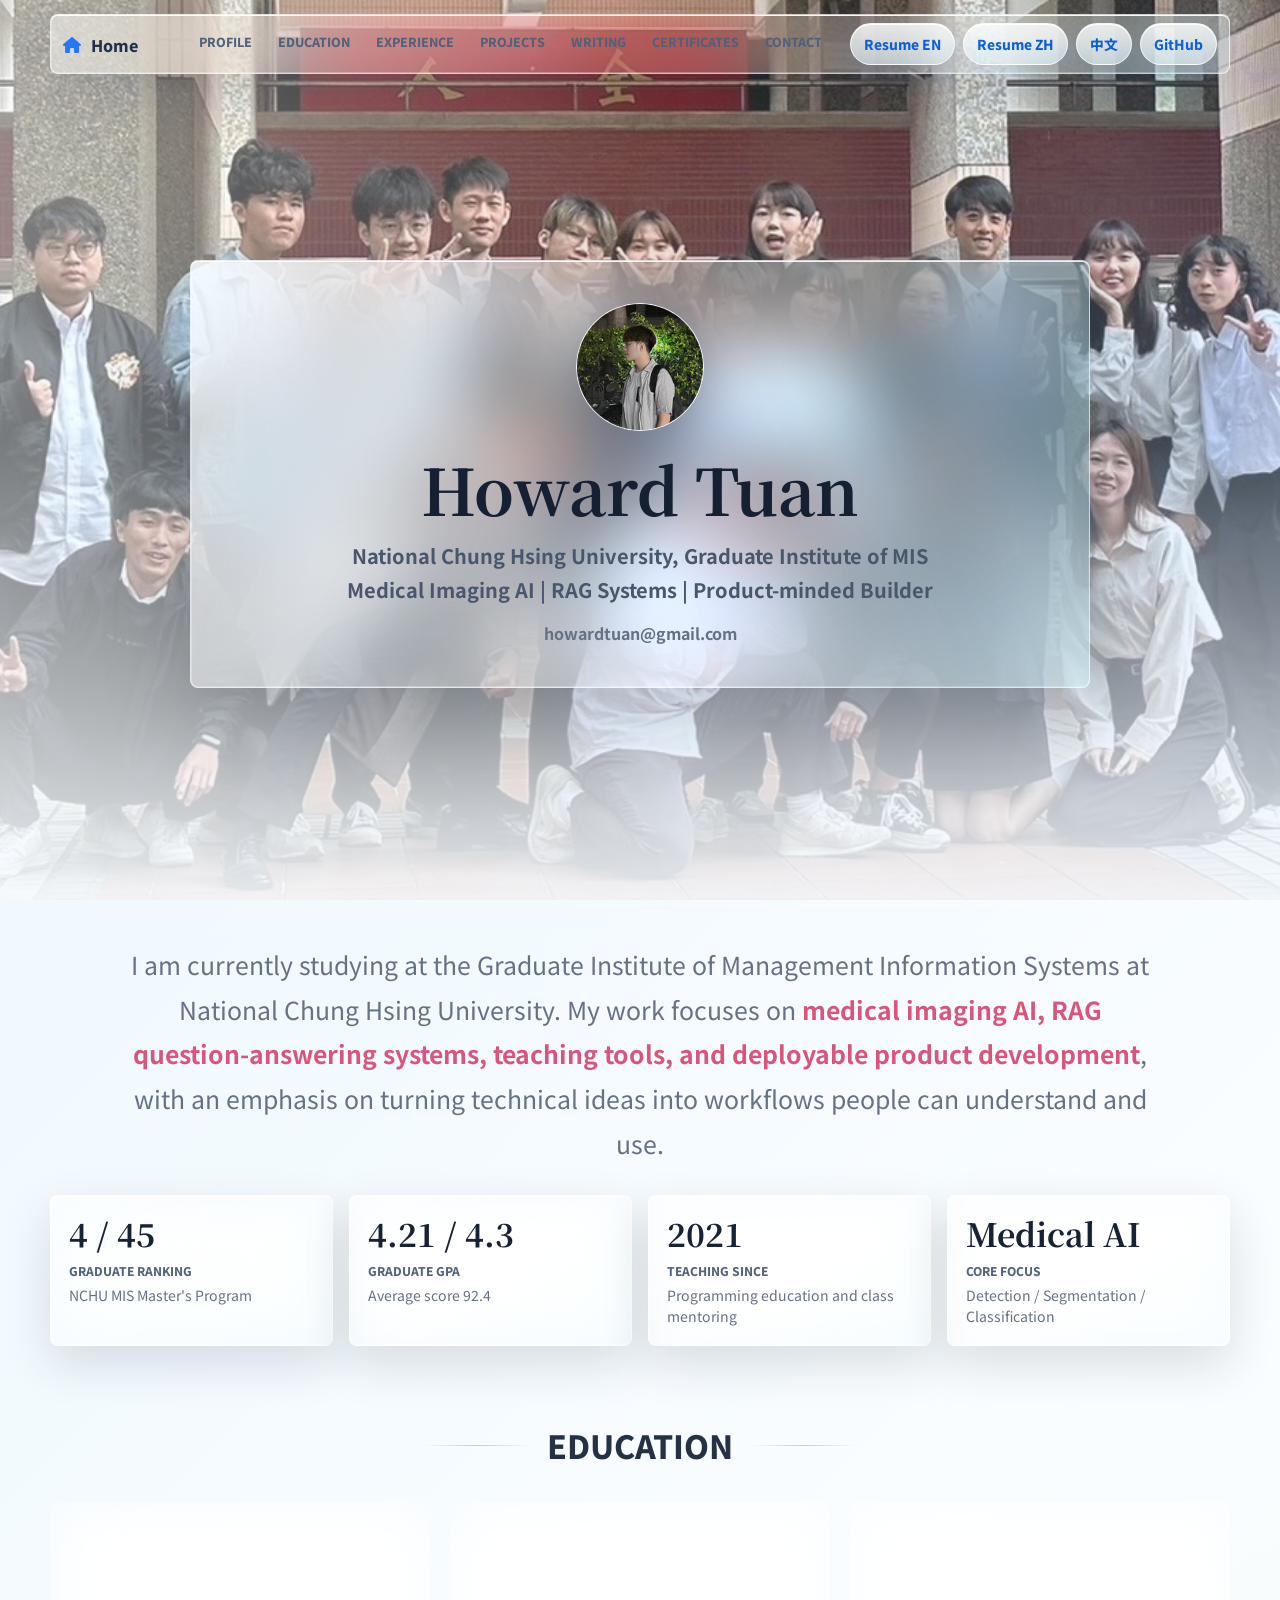
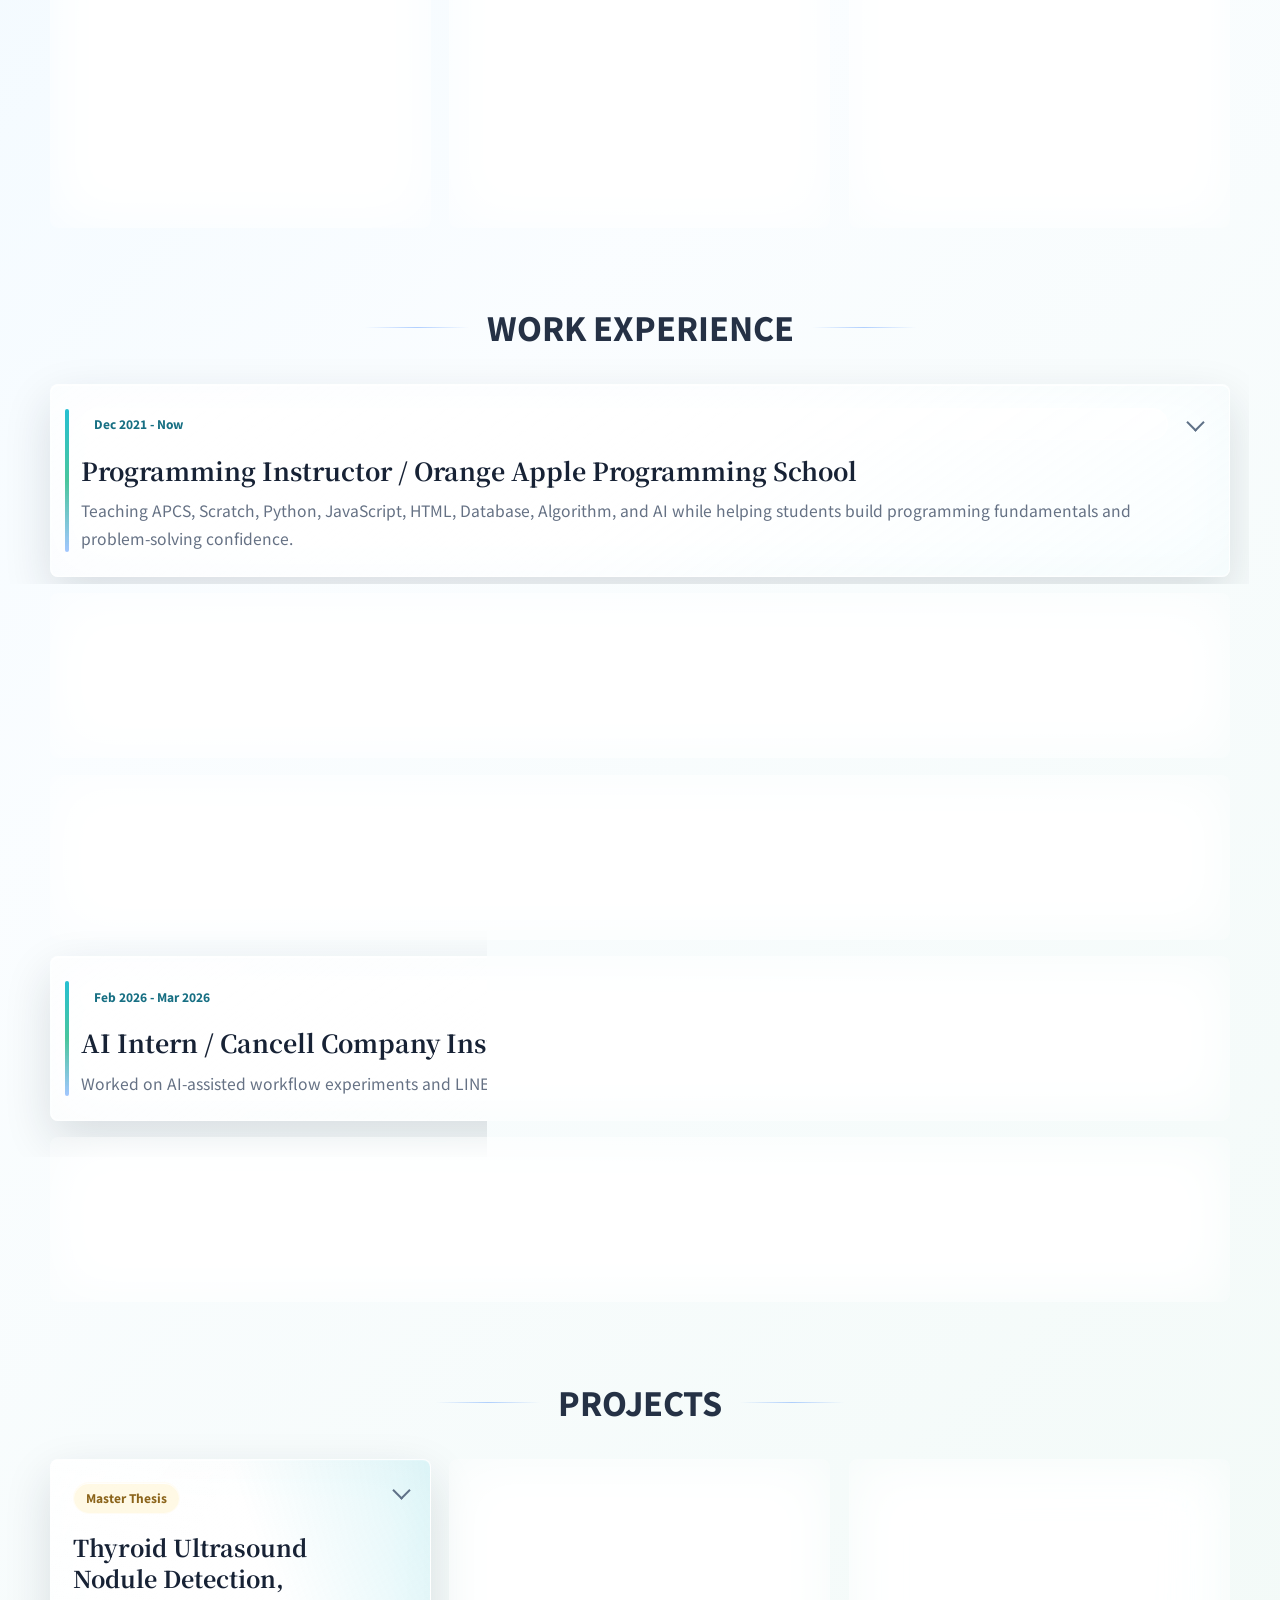
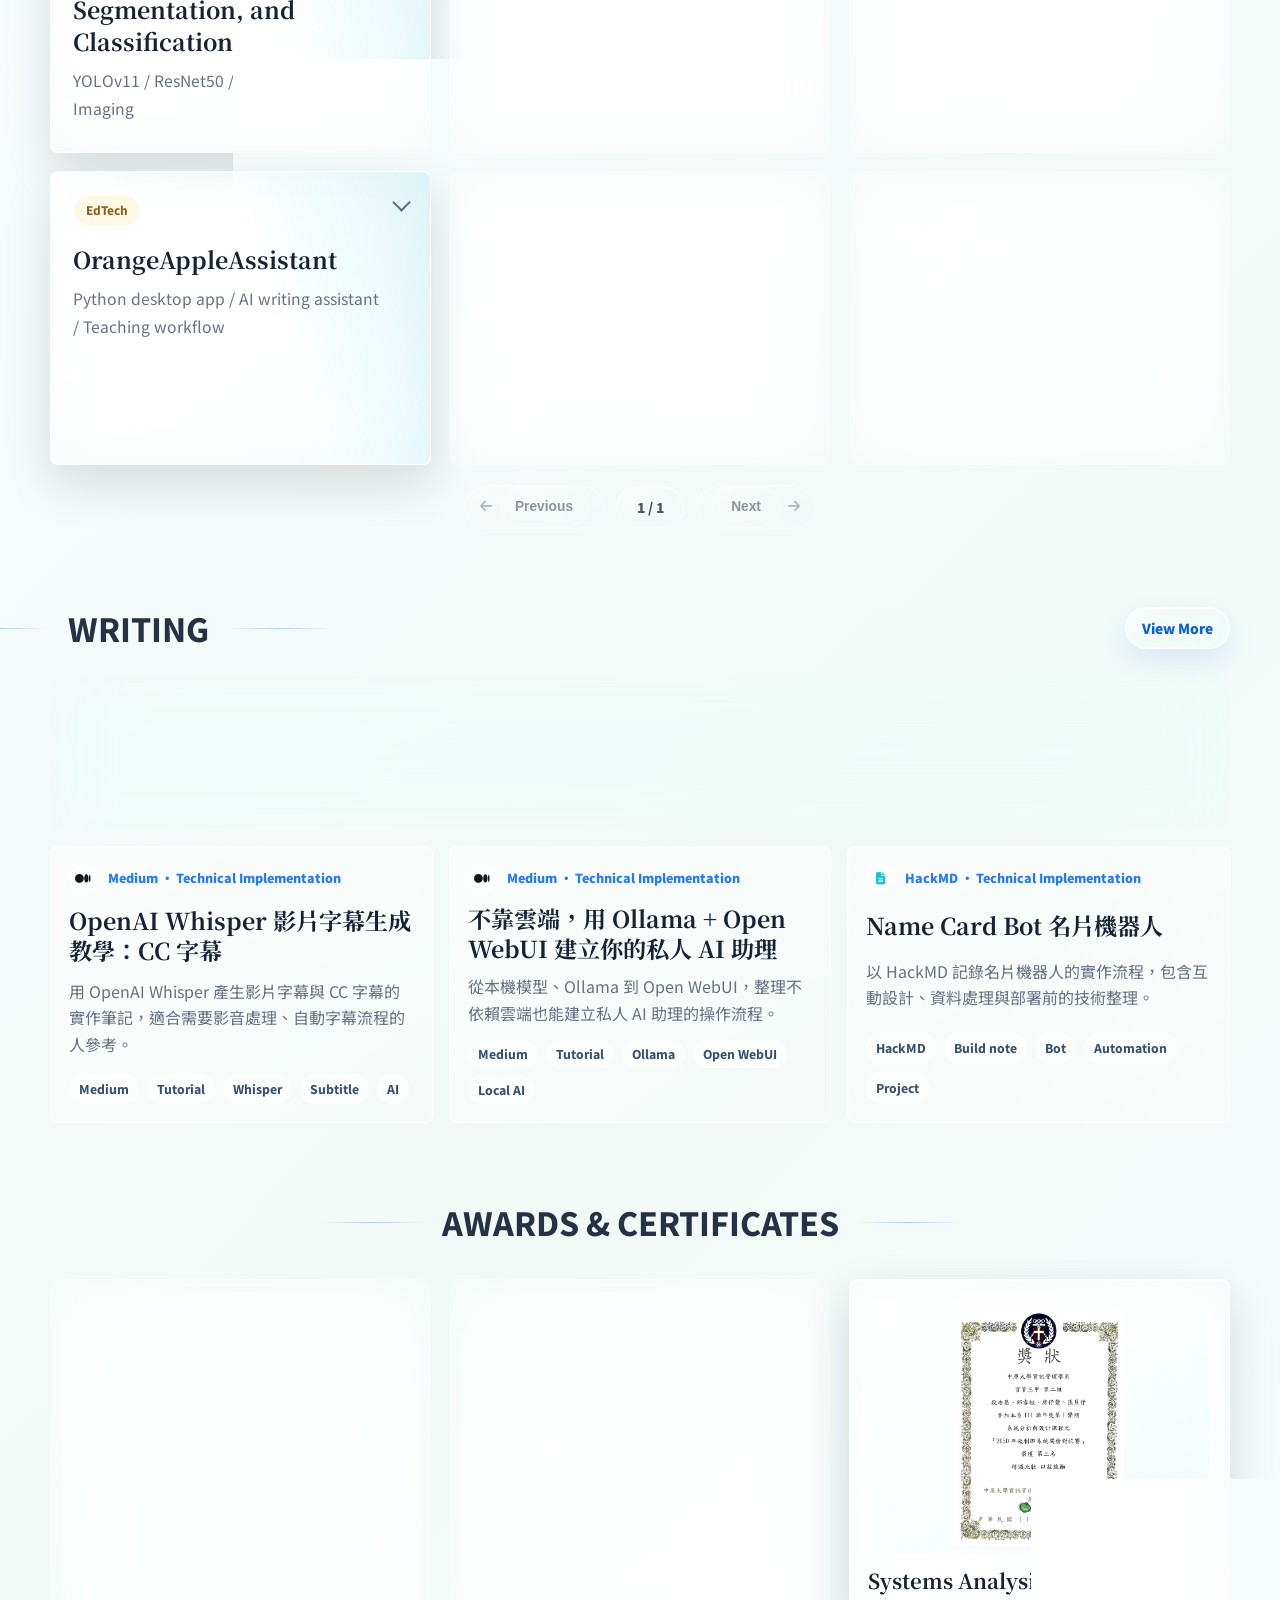
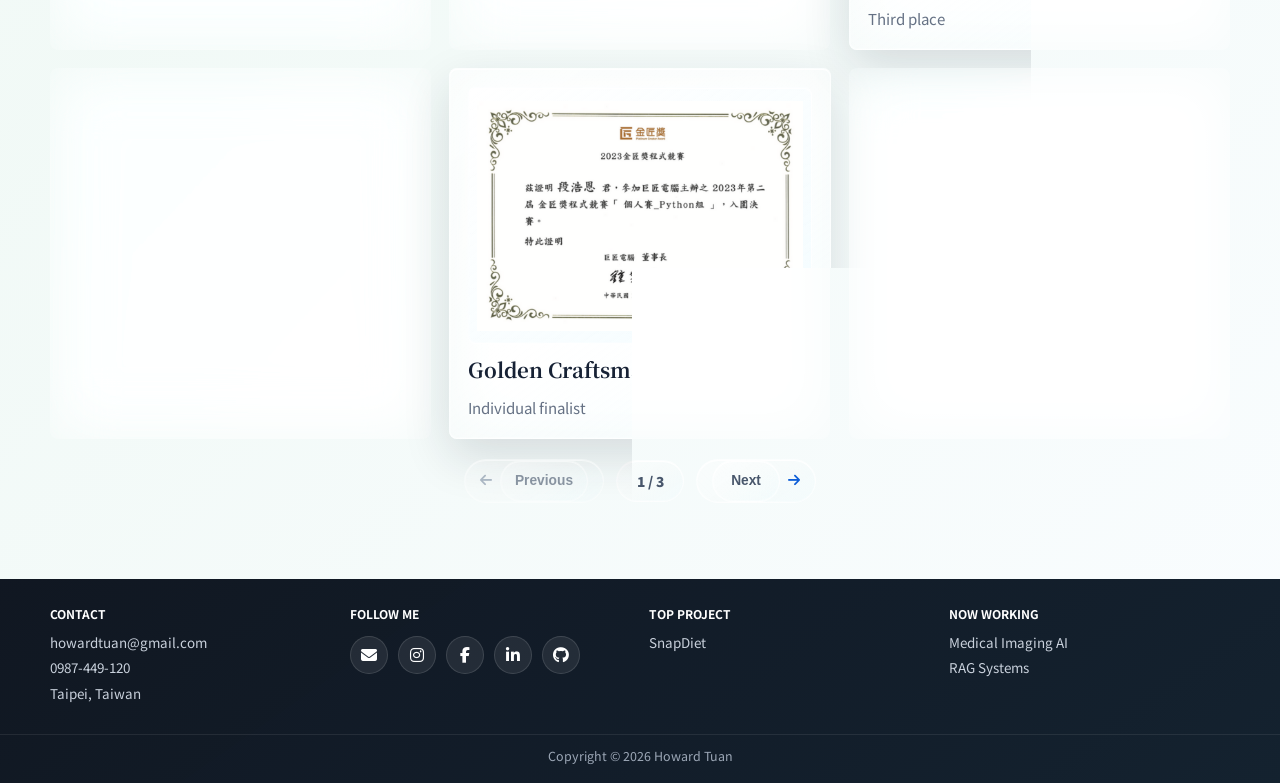
==== commit b2501957: "fixed link" ====
--- a/index.html
+++ b/index.html
@@ -489,9 +489,9 @@
         <h4>FOLLOW ME</h4>
         <div class="social-links" aria-label="Social links">
           <a href="mailto:howardtuan@gmail.com" target="_blank" rel="noopener noreferrer" aria-label="Gmail"><i class="fas fa-envelope"></i></a>
-          <a href="https://github.com/howardtuan" target="_blank" rel="noopener noreferrer" aria-label="Instagram"><i class="fab fa-instagram"></i></a>
+          <a href="https://www.instagram.com/howardtuan/" target="_blank" rel="noopener noreferrer" aria-label="Instagram"><i class="fab fa-instagram"></i></a>
           <a href="https://www.facebook.com/duan.hao.en/" target="_blank" rel="noopener noreferrer" aria-label="Facebook"><i class="fab fa-facebook-f"></i></a>
-          <a href="https://www.instagram.com/howardtuan/" target="_blank" rel="noopener noreferrer" aria-label="LinkedIn"><i class="fab fa-linkedin-in"></i></a>
+          <a href="https://www.linkedin.com/in/%E6%B5%A9%E6%81%A9-%E6%AE%B5-27396b265/" target="_blank" rel="noopener noreferrer" aria-label="LinkedIn"><i class="fab fa-linkedin-in"></i></a>
           <a href="https://github.com/howardtuan" target="_blank" rel="noopener noreferrer" aria-label="GitHub"><i class="fab fa-github"></i></a>
         </div>
       </div>
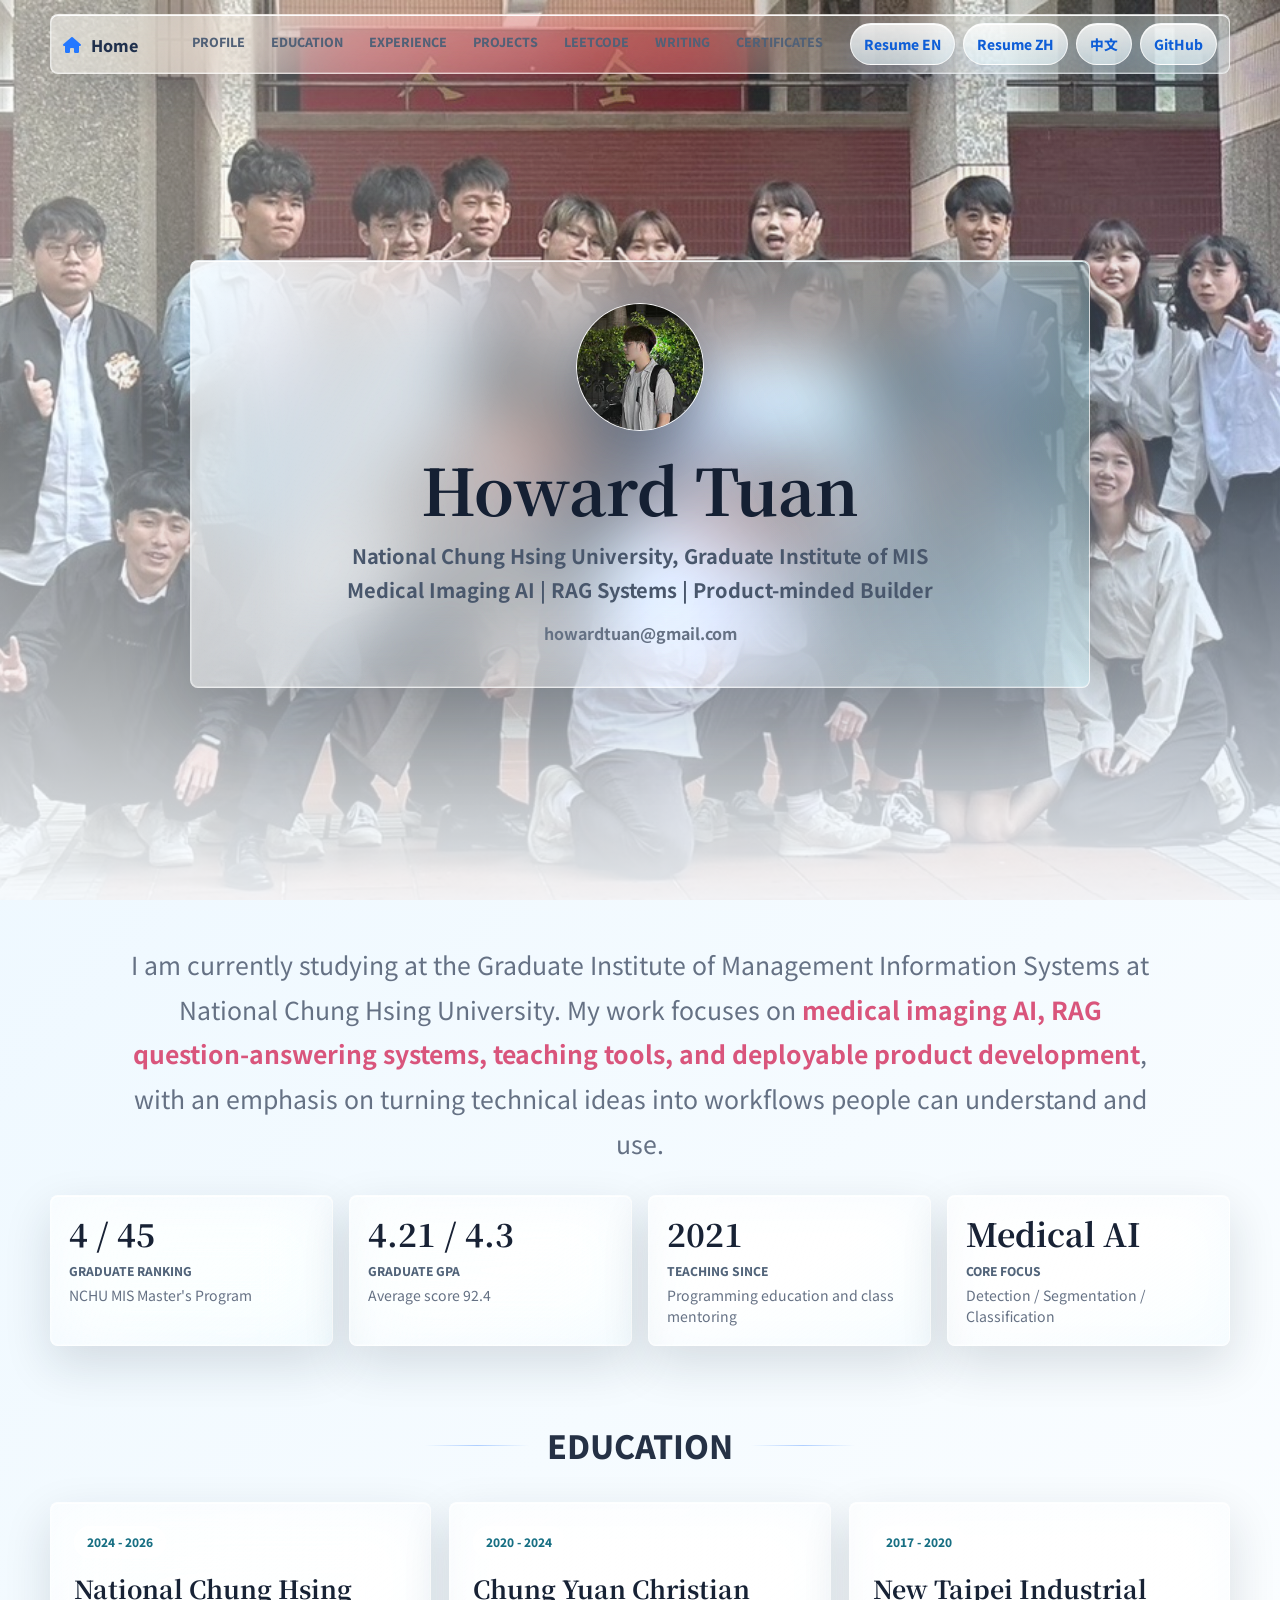
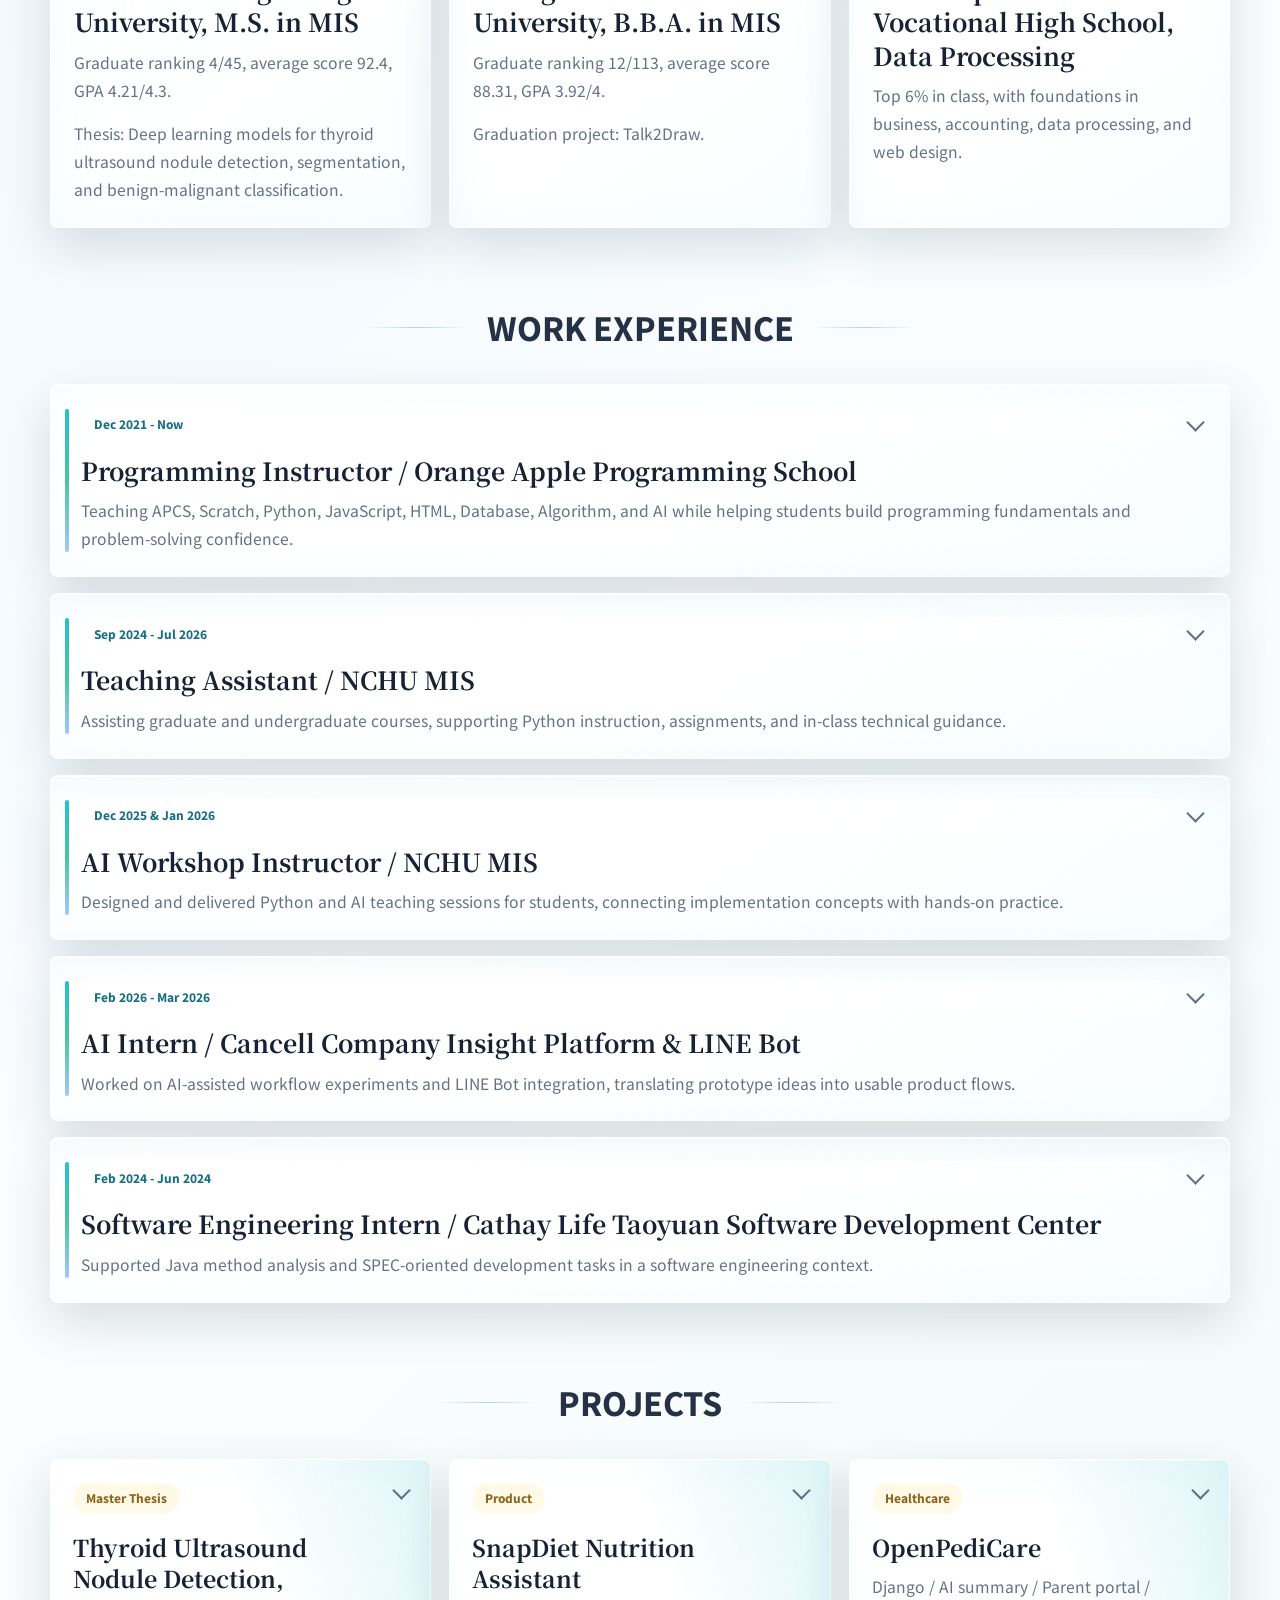
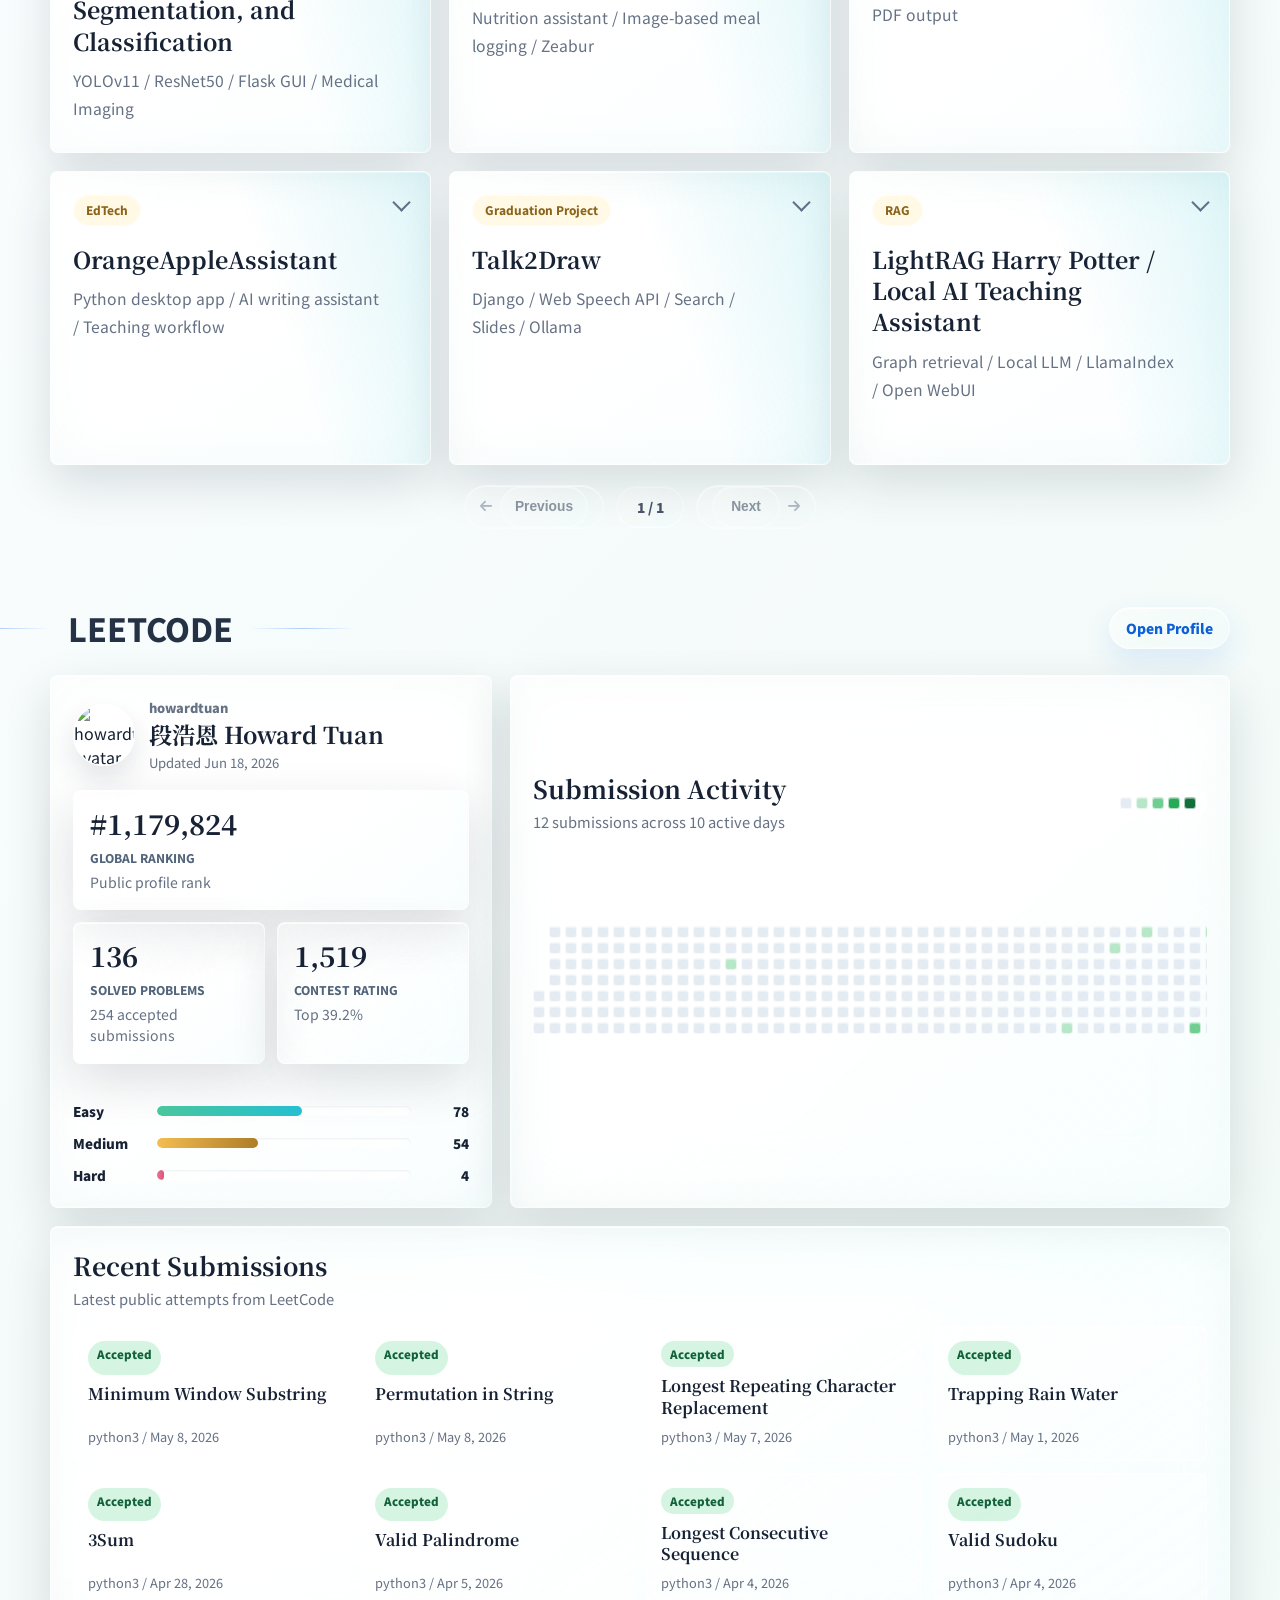
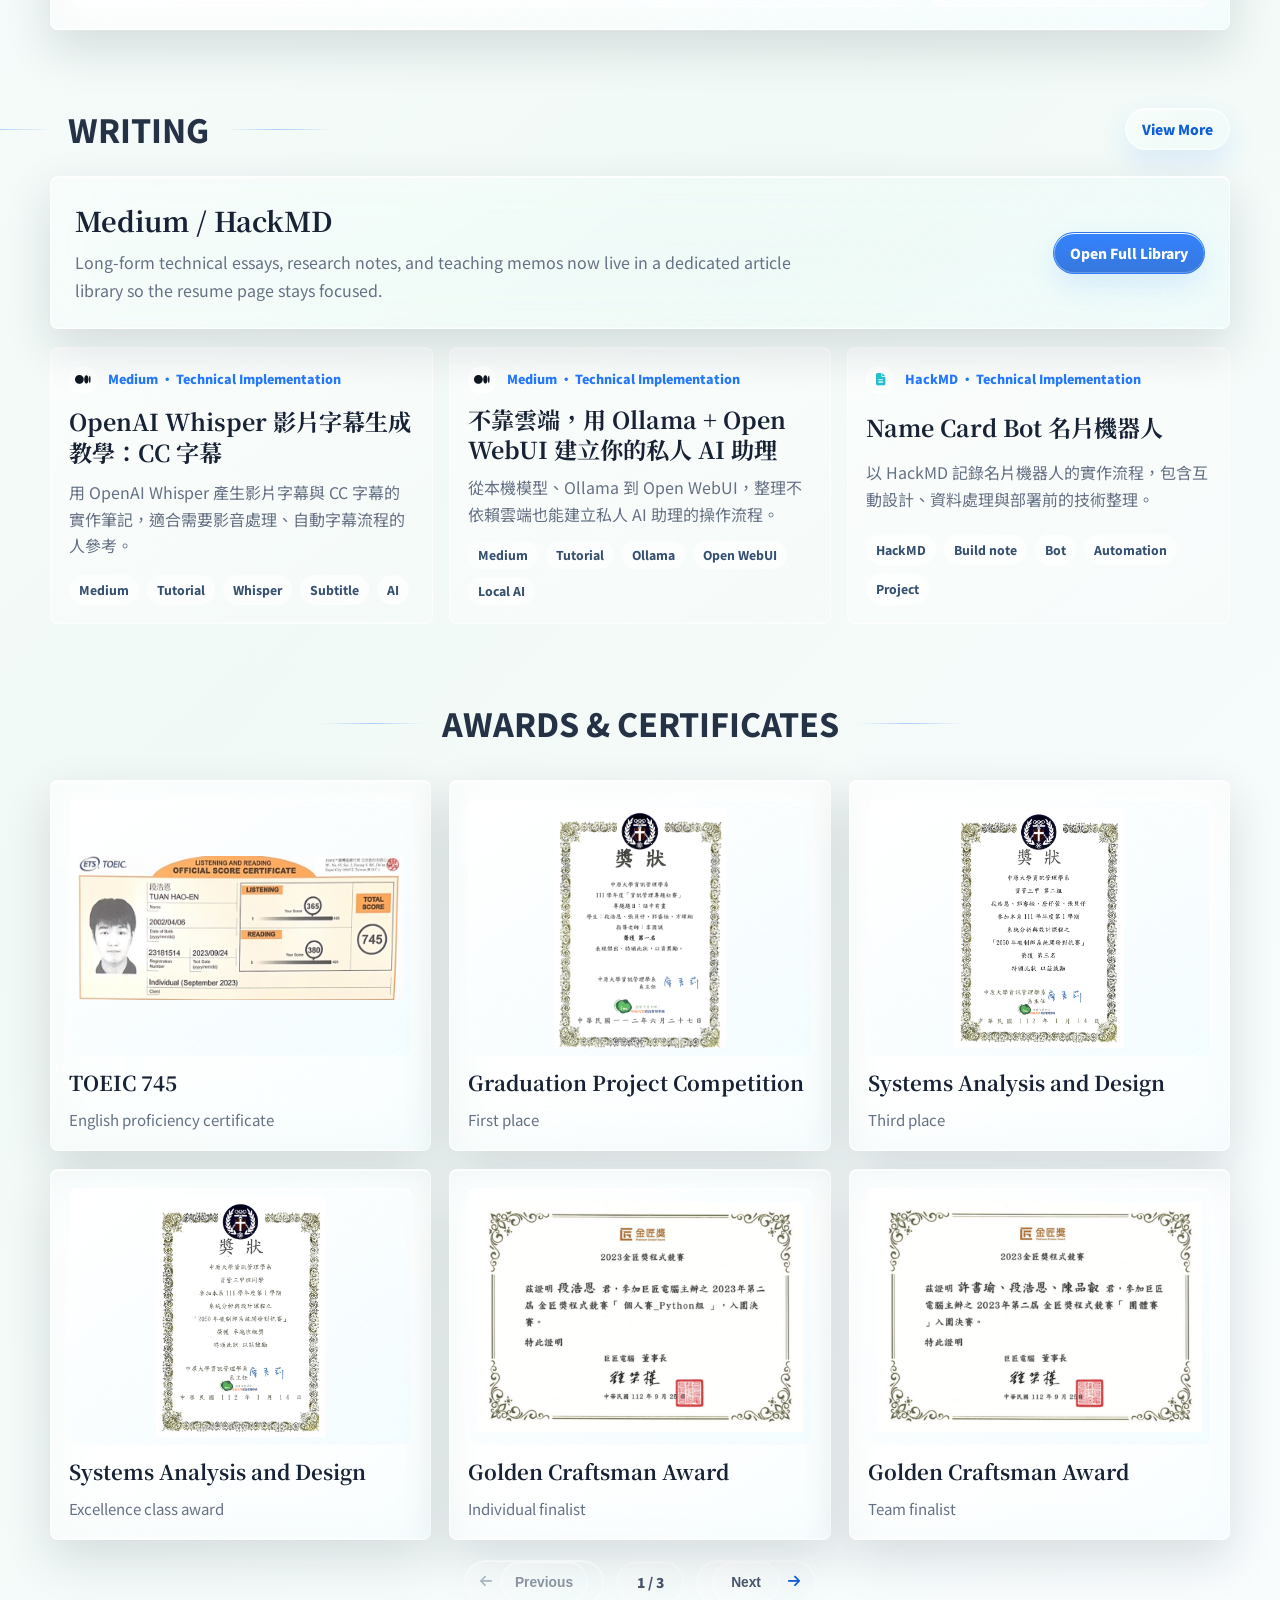
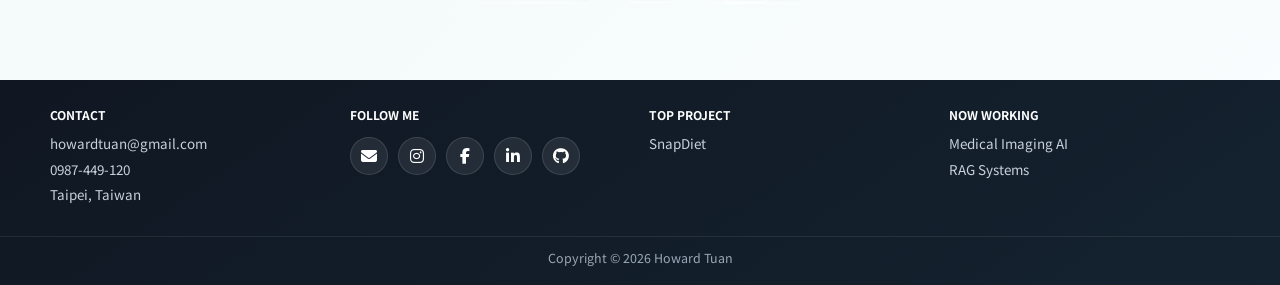
==== commit d78493f8: "add leetcode info" ====
--- a/index.html
+++ b/index.html
@@ -47,6 +47,7 @@
           <a href="index.html#education">EDUCATION</a>
           <a href="index.html#experience">EXPERIENCE</a>
           <a href="index.html#projects">PROJECTS</a>
+          <a href="index.html#leetcode">LEETCODE</a>
           <a href="#writing">WRITING</a>
           <a href="index.html#certifications">CERTIFICATES</a>
           <a href="index.html#contact">CONTACT</a>
@@ -379,6 +380,93 @@
         </div>
       </section>
 
+      <section class="section topspace leetcode-section" id="leetcode" aria-label="LeetCode profile" data-leetcode-profile>
+        <div class="split-section-head">
+          <h2 class="section-title">
+            <span>LEETCODE</span>
+          </h2>
+          <a class="glass-link" href="https://leetcode.com/u/howardtuan/" target="_blank" rel="noopener noreferrer" data-leetcode-profile-link>
+            Open Profile
+          </a>
+        </div>
+
+        <div class="leetcode-shell">
+          <article class="leetcode-summary">
+            <div class="leetcode-person">
+              <img src="assets/images/gt_favicon.png" alt="LeetCode avatar" data-leetcode-avatar>
+              <div>
+                <span data-leetcode-username>howardtuan</span>
+                <strong data-leetcode-real-name>Howard Tuan</strong>
+                <small data-leetcode-updated>Updating LeetCode data...</small>
+              </div>
+            </div>
+            <div class="leetcode-metrics">
+              <div class="metric-box leetcode-metric">
+                <div class="metric-number" data-leetcode-ranking>--</div>
+                <div class="metric-label">Global Ranking</div>
+                <div class="metric-note">Public profile rank</div>
+              </div>
+              <div class="metric-box leetcode-metric">
+                <div class="metric-number" data-leetcode-solved>--</div>
+                <div class="metric-label">Solved Problems</div>
+                <div class="metric-note"><span data-leetcode-accepted>--</span> <span data-leetcode-accepted-label>accepted submissions</span></div>
+              </div>
+              <div class="metric-box leetcode-metric">
+                <div class="metric-number" data-leetcode-contest>--</div>
+                <div class="metric-label">Contest Rating</div>
+                <div class="metric-note"><span data-leetcode-top-label>Top</span> <span data-leetcode-top>--</span></div>
+              </div>
+            </div>
+            <div class="leetcode-breakdown" aria-label="Solved problem difficulty breakdown">
+              <div class="difficulty-row" data-leetcode-difficulty="easy">
+                <span class="difficulty-name">Easy</span>
+                <span class="difficulty-bar"><span class="difficulty-fill"></span></span>
+                <strong class="difficulty-count">--</strong>
+              </div>
+              <div class="difficulty-row" data-leetcode-difficulty="medium">
+                <span class="difficulty-name">Medium</span>
+                <span class="difficulty-bar"><span class="difficulty-fill"></span></span>
+                <strong class="difficulty-count">--</strong>
+              </div>
+              <div class="difficulty-row" data-leetcode-difficulty="hard">
+                <span class="difficulty-name">Hard</span>
+                <span class="difficulty-bar"><span class="difficulty-fill"></span></span>
+                <strong class="difficulty-count">--</strong>
+              </div>
+            </div>
+          </article>
+
+          <article class="leetcode-calendar-card">
+            <div class="leetcode-card-head">
+              <div>
+                <h3>Submission Activity</h3>
+                <p><span data-leetcode-calendar-total>--</span> <span data-leetcode-calendar-total-label>submissions across</span> <span data-leetcode-calendar-days>--</span> <span data-leetcode-calendar-days-label>active days</span></p>
+              </div>
+              <div class="leetcode-legend" aria-label="Submission intensity legend">
+                <span class="leetcode-day level-0"></span>
+                <span class="leetcode-day level-1"></span>
+                <span class="leetcode-day level-2"></span>
+                <span class="leetcode-day level-3"></span>
+                <span class="leetcode-day level-4"></span>
+              </div>
+            </div>
+            <div class="leetcode-calendar-wrap">
+              <div class="leetcode-calendar" data-leetcode-calendar aria-label="LeetCode submission calendar"></div>
+            </div>
+          </article>
+
+          <article class="leetcode-submissions-card">
+            <div class="leetcode-card-head">
+              <div>
+                <h3>Recent Submissions</h3>
+                <p>Latest public attempts from LeetCode</p>
+              </div>
+            </div>
+            <div class="leetcode-submissions" data-leetcode-submissions></div>
+          </article>
+        </div>
+      </section>
+
       <section class="section topspace writing-section writing-home" id="writing" aria-label="文章與筆記">
         <div class="split-section-head">
           <h2 class="section-title">
@@ -522,6 +610,7 @@
   <script src="assets/js/writing.js?v=20260617-articles"></script>
   <script src="assets/js/site-interactions.js?v=20260617-experience-lightbox"></script>
   <script src="assets/js/site-language.js?v=20260617-experience"></script>
+  <script src="assets/js/leetcode.js?v=20260618-leetcode"></script>
   <div class="certificate-lightbox" data-certificate-lightbox hidden>
     <button class="lightbox-backdrop" type="button" data-lightbox-close aria-label="Close image preview"></button>
     <div class="lightbox-panel" role="dialog" aria-modal="true" aria-labelledby="certificate-lightbox-title">
--- a/assets/css/resume.css
+++ b/assets/css/resume.css
@@ -277,7 +277,7 @@
 
 .nav-center {
   display: flex;
-  justify-content: center;
+  justify-content: flex-start;
   flex-wrap: nowrap;
   gap: 8px;
   min-width: 0;
@@ -872,6 +872,309 @@
   color: var(--muted-strong);
 }
 
+.leetcode-shell {
+  display: grid;
+  grid-template-columns: minmax(280px, 0.38fr) minmax(0, 0.62fr);
+  gap: 18px;
+  align-items: stretch;
+}
+
+.leetcode-summary,
+.leetcode-calendar-card,
+.leetcode-submissions-card {
+  border: 1px solid var(--glass-line);
+  border-radius: 8px;
+  background: var(--glass-bg);
+  box-shadow: var(--shadow-soft), var(--glass-inset);
+  backdrop-filter: blur(30px) saturate(170%) brightness(1.06);
+  -webkit-backdrop-filter: blur(30px) saturate(170%) brightness(1.06);
+}
+
+.leetcode-summary {
+  display: grid;
+  gap: 18px;
+  padding: 22px;
+}
+
+.leetcode-person {
+  display: grid;
+  grid-template-columns: auto minmax(0, 1fr);
+  gap: 14px;
+  align-items: center;
+}
+
+.leetcode-person img {
+  width: 62px;
+  height: 62px;
+  border: 1px solid rgba(255, 255, 255, 0.86);
+  border-radius: 50%;
+  object-fit: cover;
+  background: rgba(255, 255, 255, 0.62);
+  box-shadow: var(--glass-inset), 0 14px 28px rgba(31, 45, 67, 0.12);
+}
+
+.leetcode-person span,
+.leetcode-person small,
+.leetcode-card-head p,
+.submission-meta {
+  color: var(--muted);
+}
+
+.leetcode-person span {
+  display: block;
+  font-size: 0.8rem;
+  font-weight: 900;
+}
+
+.leetcode-person strong {
+  display: block;
+  margin-top: 3px;
+  color: #172235;
+  font-family: "Noto Serif TC", serif;
+  font-size: 1.45rem;
+  line-height: 1.25;
+}
+
+.leetcode-person small {
+  display: block;
+  margin-top: 5px;
+  font-size: 0.82rem;
+  line-height: 1.4;
+}
+
+.leetcode-metrics {
+  display: grid;
+  grid-template-columns: repeat(2, minmax(0, 1fr));
+  gap: 12px;
+}
+
+.leetcode-metric {
+  min-width: 0;
+  padding: 16px;
+}
+
+.leetcode-metric:first-child {
+  grid-column: 1 / -1;
+}
+
+.leetcode-metric .metric-number {
+  font-size: 1.72rem;
+  overflow-wrap: anywhere;
+}
+
+.leetcode-breakdown {
+  display: grid;
+  gap: 12px;
+  border-top: 1px solid rgba(255, 255, 255, 0.62);
+  padding-top: 18px;
+}
+
+.difficulty-row {
+  display: grid;
+  grid-template-columns: 72px minmax(0, 1fr) 46px;
+  gap: 12px;
+  align-items: center;
+}
+
+.difficulty-name,
+.difficulty-count {
+  color: #172235;
+  font-size: 0.84rem;
+  font-weight: 900;
+}
+
+.difficulty-count {
+  text-align: right;
+}
+
+.difficulty-bar {
+  position: relative;
+  height: 10px;
+  overflow: hidden;
+  border-radius: 999px;
+  background: rgba(255, 255, 255, 0.68);
+  box-shadow: inset 0 1px 2px rgba(31, 45, 67, 0.08);
+}
+
+.difficulty-fill {
+  position: absolute;
+  inset: 0 auto 0 0;
+  width: 0;
+  border-radius: inherit;
+  background: linear-gradient(90deg, #49c69d, #25bfd2);
+  transition: width 420ms ease;
+}
+
+[data-leetcode-difficulty="medium"] .difficulty-fill {
+  background: linear-gradient(90deg, #f4bd50, #ad7d28);
+}
+
+[data-leetcode-difficulty="hard"] .difficulty-fill {
+  background: linear-gradient(90deg, #f06f8f, #d9557c);
+}
+
+.leetcode-calendar-card {
+  display: grid;
+  gap: 14px;
+  padding: 22px;
+}
+
+.leetcode-card-head {
+  display: flex;
+  align-items: center;
+  justify-content: space-between;
+  gap: 18px;
+}
+
+.leetcode-card-head h3 {
+  margin: 0 0 6px;
+  color: #172235;
+  font-family: "Noto Serif TC", serif;
+  font-size: 1.55rem;
+  line-height: 1.3;
+}
+
+.leetcode-card-head p {
+  margin: 0;
+  font-size: 0.92rem;
+  line-height: 1.6;
+}
+
+.leetcode-legend {
+  display: inline-flex;
+  align-items: center;
+  gap: 4px;
+  padding: 9px 10px;
+  border: 1px solid rgba(255, 255, 255, 0.64);
+  border-radius: 999px;
+  background: rgba(255, 255, 255, 0.46);
+  box-shadow: var(--glass-inset);
+}
+
+.leetcode-calendar-wrap {
+  overflow-x: auto;
+  padding: 4px 0 2px;
+  scrollbar-width: thin;
+}
+
+.leetcode-calendar {
+  display: grid;
+  grid-auto-flow: column;
+  grid-auto-columns: 12px;
+  grid-template-rows: repeat(7, 12px);
+  gap: 4px;
+  min-height: 108px;
+  width: max-content;
+}
+
+.leetcode-day {
+  display: block;
+  width: 12px;
+  height: 12px;
+  border: 1px solid rgba(255, 255, 255, 0.64);
+  border-radius: 3px;
+  background: rgba(220, 229, 238, 0.74);
+  box-shadow: inset 0 1px 0 rgba(255, 255, 255, 0.38);
+}
+
+.leetcode-day.is-empty {
+  visibility: hidden;
+}
+
+.leetcode-day.level-1 {
+  background: #b7e7c8;
+}
+
+.leetcode-day.level-2 {
+  background: #70ce91;
+}
+
+.leetcode-day.level-3 {
+  background: #28a958;
+}
+
+.leetcode-day.level-4 {
+  background: #116f39;
+}
+
+.leetcode-submissions-card {
+  grid-column: 1 / -1;
+  padding: 22px;
+}
+
+.leetcode-submissions {
+  display: grid;
+  grid-template-columns: repeat(4, minmax(0, 1fr));
+  gap: 12px;
+  margin-top: 16px;
+}
+
+.leetcode-submission,
+.leetcode-empty {
+  display: grid;
+  gap: 8px;
+  min-height: 122px;
+  border: 1px solid rgba(255, 255, 255, 0.64);
+  border-radius: 8px;
+  padding: 14px;
+  background: linear-gradient(145deg, rgba(255, 255, 255, 0.58), rgba(255, 255, 255, 0.24));
+  box-shadow: var(--glass-inset);
+  text-decoration: none;
+}
+
+.leetcode-submission:hover {
+  border-color: rgba(36, 120, 255, 0.34);
+  transform: translateY(-2px);
+}
+
+.leetcode-submission strong {
+  color: #172235;
+  font-family: "Noto Serif TC", serif;
+  font-size: 1rem;
+  line-height: 1.35;
+}
+
+.submission-status {
+  width: fit-content;
+  min-height: 26px;
+  padding: 5px 9px;
+  border-radius: 999px;
+  color: #7d4f06;
+  background: rgba(255, 239, 198, 0.8);
+  font-size: 0.72rem;
+  font-weight: 900;
+}
+
+.submission-status.accepted {
+  color: #12613a;
+  background: rgba(205, 244, 221, 0.84);
+}
+
+.submission-meta {
+  align-self: end;
+  font-size: 0.8rem;
+  line-height: 1.5;
+}
+
+.leetcode-empty {
+  grid-column: 1 / -1;
+  min-height: 100px;
+  align-content: center;
+  color: var(--muted);
+  text-align: center;
+}
+
+.leetcode-section.is-loading .leetcode-calendar,
+.leetcode-section.is-loading .leetcode-submissions {
+  opacity: 0.58;
+}
+
+.leetcode-section.has-error .leetcode-summary,
+.leetcode-section.has-error .leetcode-calendar-card,
+.leetcode-section.has-error .leetcode-submissions-card {
+  border-color: rgba(217, 85, 124, 0.36);
+}
+
 .certificate-grid {
   display: grid;
   grid-template-columns: repeat(3, minmax(0, 1fr));
@@ -1604,6 +1907,7 @@
   .highlight-panel,
   .project-grid,
   .certificate-grid,
+  .leetcode-submissions,
   .three-col,
   .article-library {
     grid-template-columns: repeat(2, minmax(0, 1fr));
@@ -1644,6 +1948,8 @@
   .two-col,
   .project-grid,
   .certificate-grid,
+  .leetcode-shell,
+  .leetcode-submissions,
   .writing-shell,
   .writing-lab,
   .article-strip,
@@ -1801,6 +2107,8 @@
 
   .writing-intro,
   .split-section-head,
+  .leetcode-metrics,
+  .leetcode-card-head,
   .article-controls {
     align-items: stretch;
     grid-template-columns: 1fr;
@@ -1810,6 +2118,10 @@
     display: grid;
   }
 
+  .leetcode-card-head {
+    display: grid;
+  }
+
   .article-main {
     padding-top: 150px;
   }
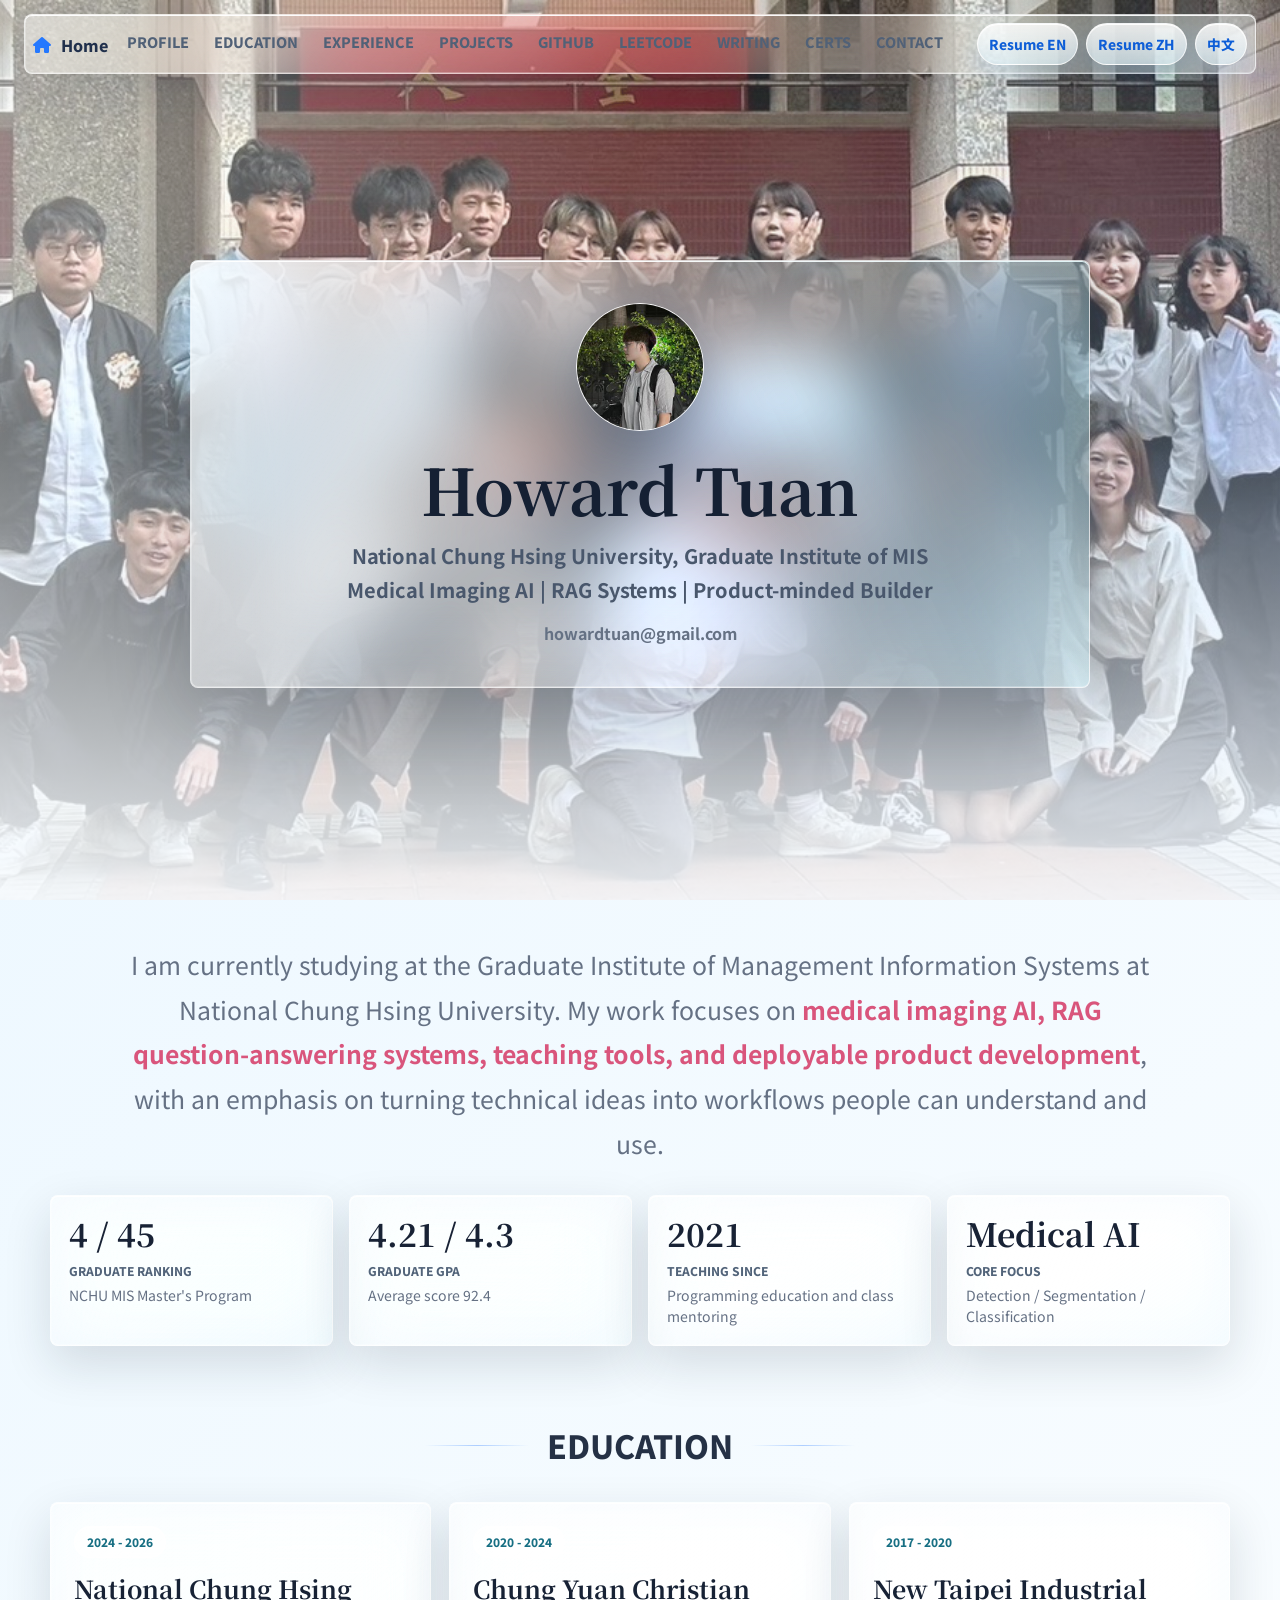
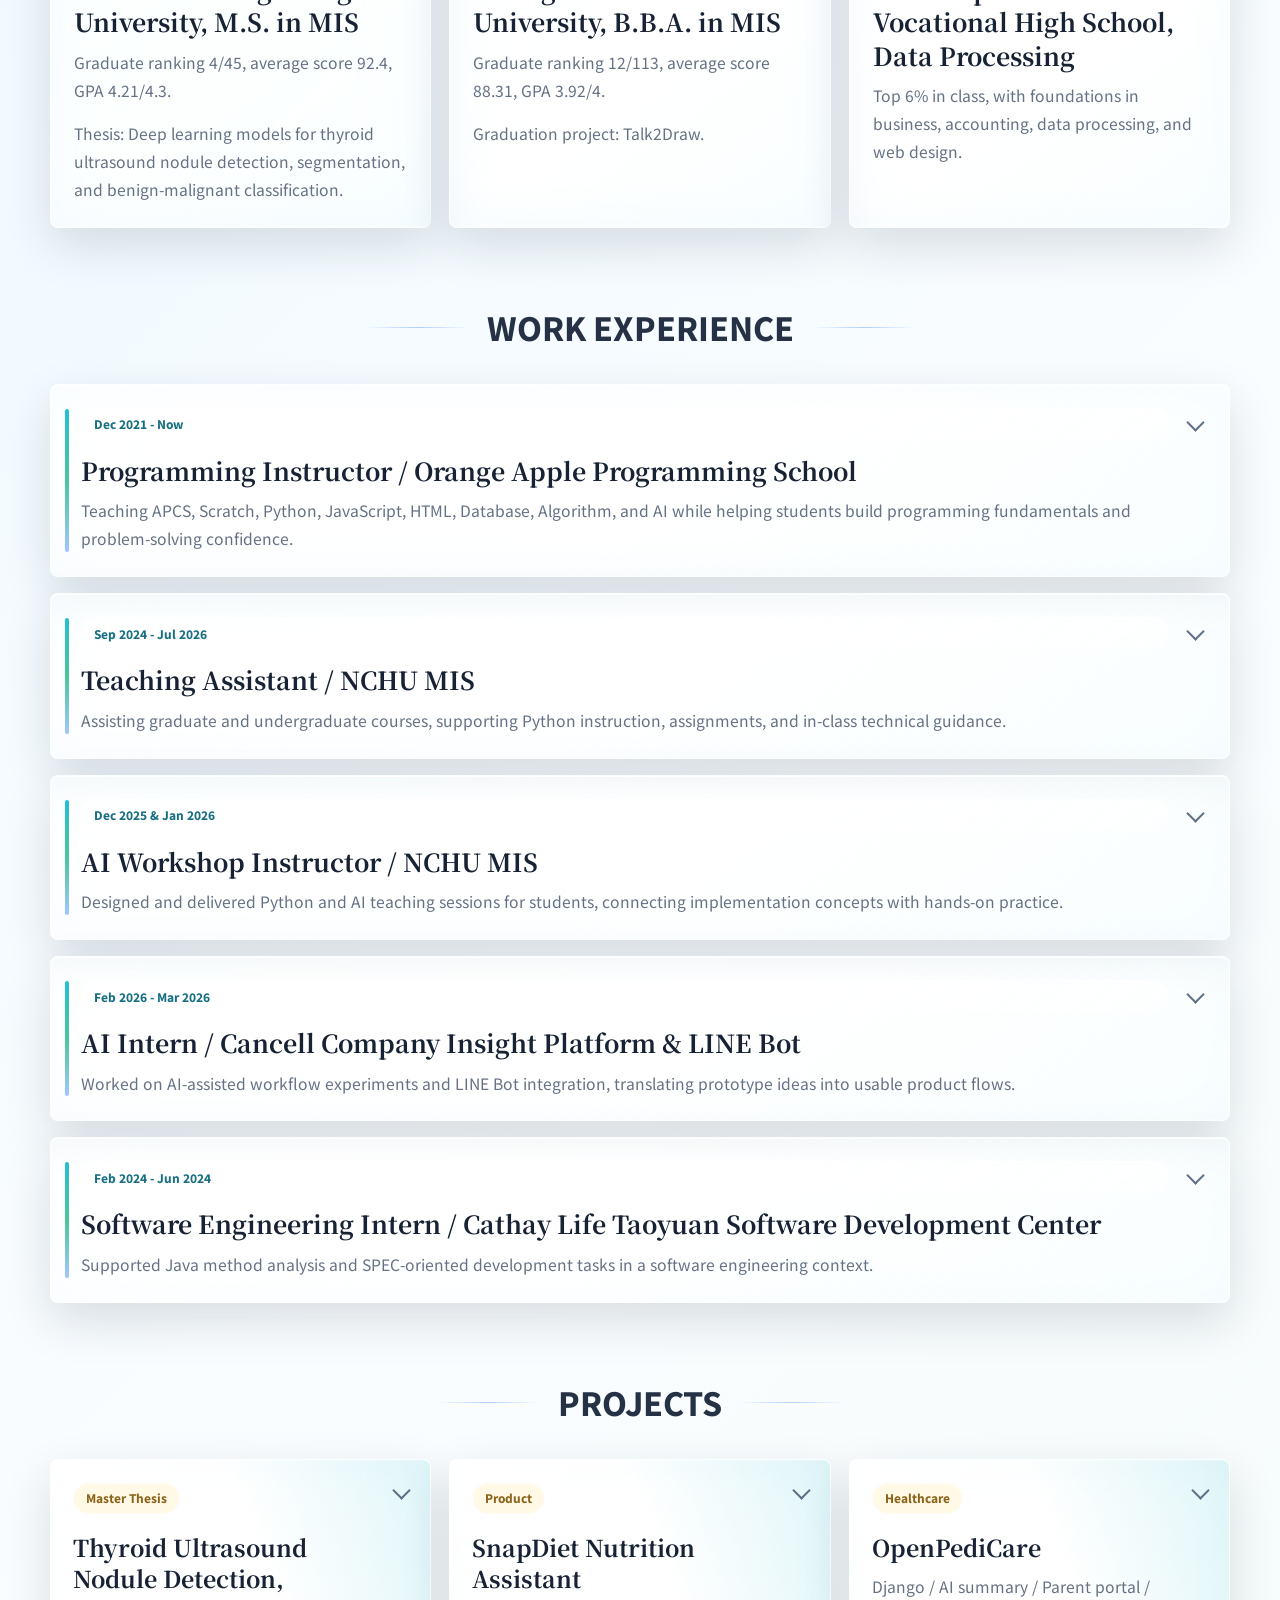
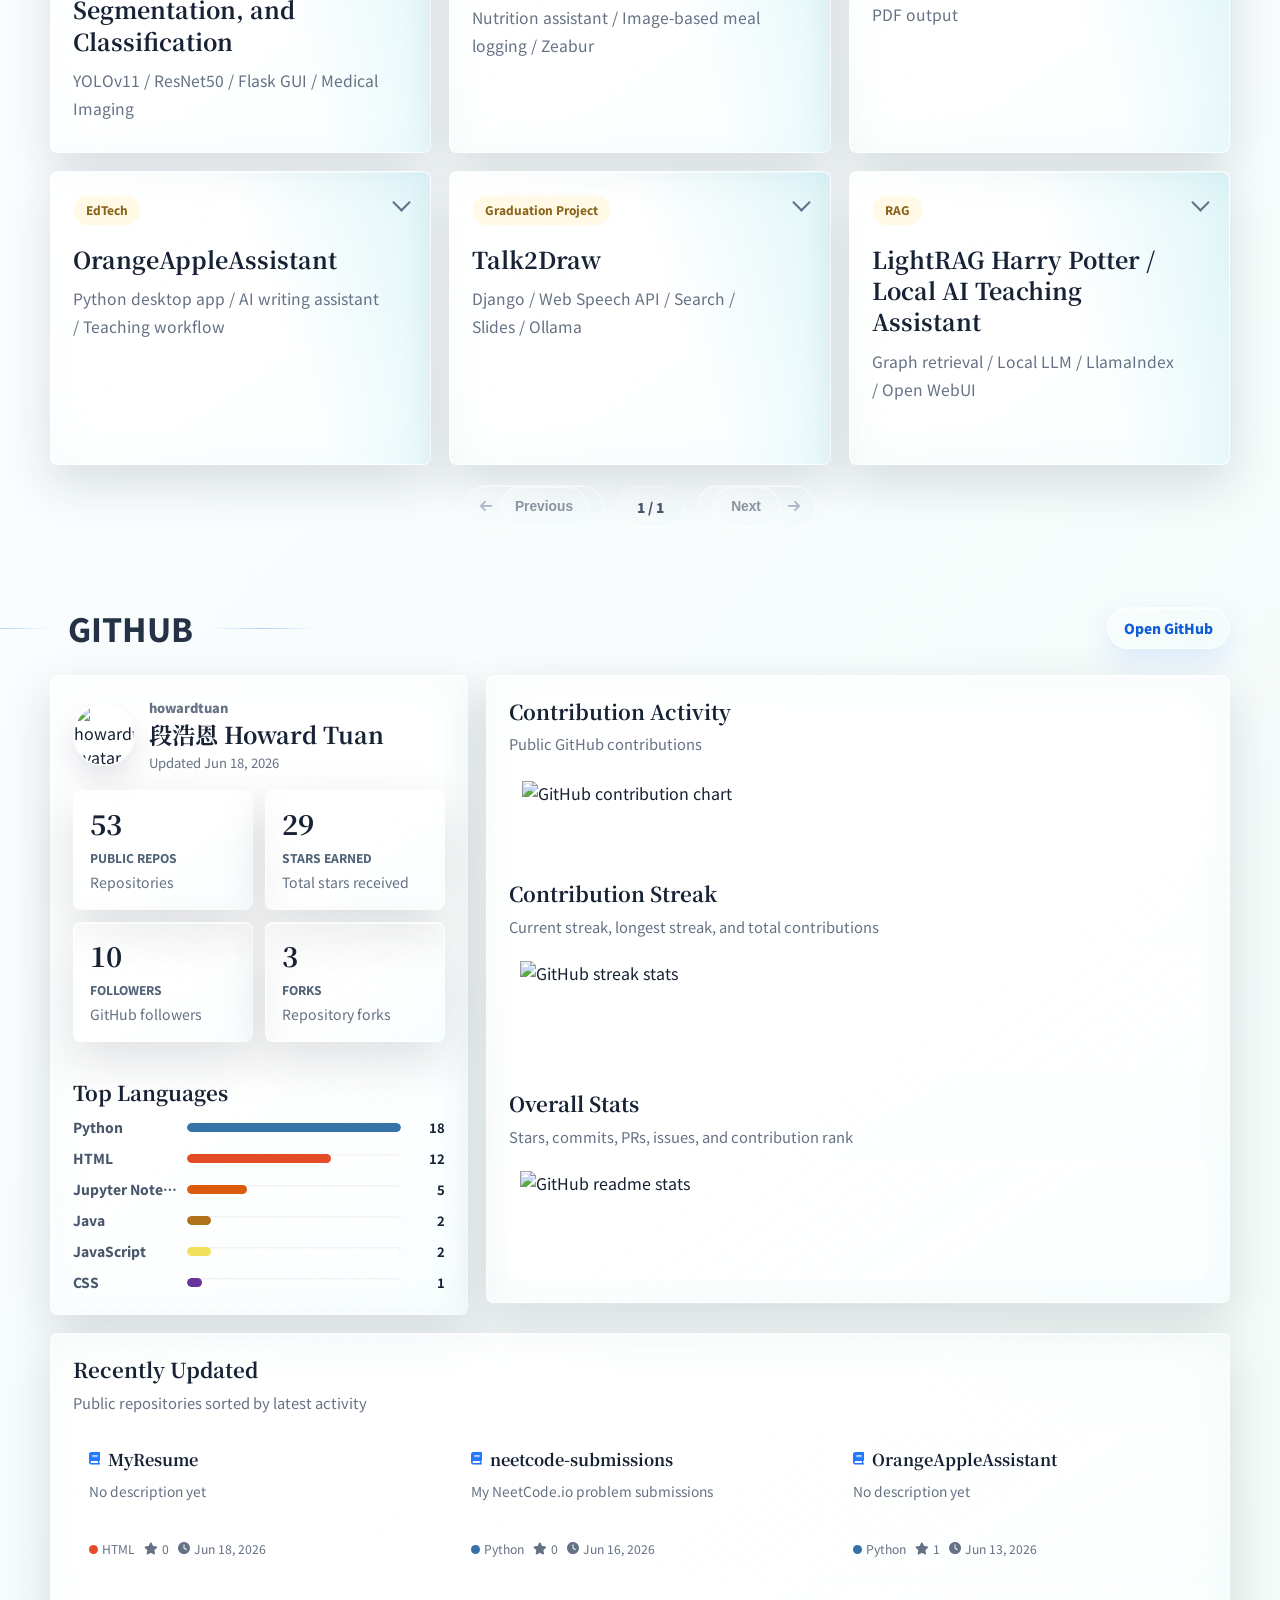
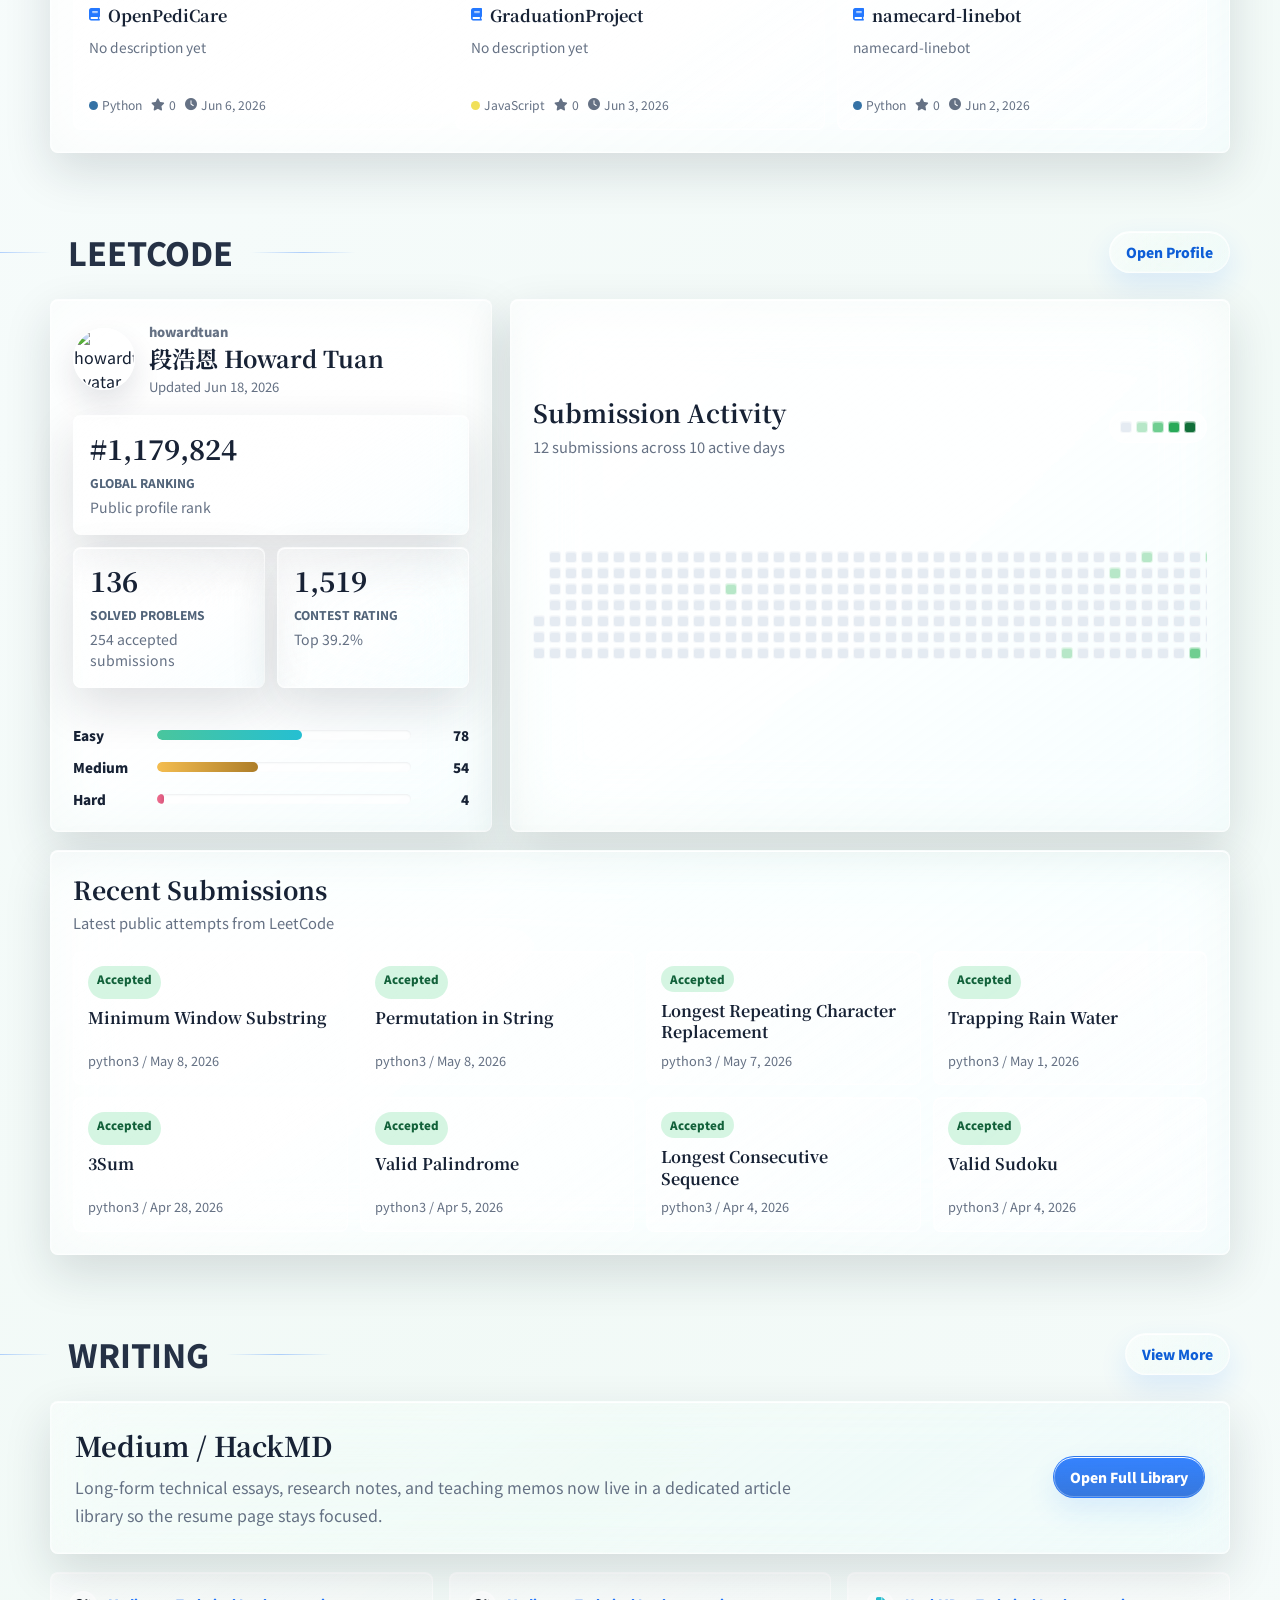
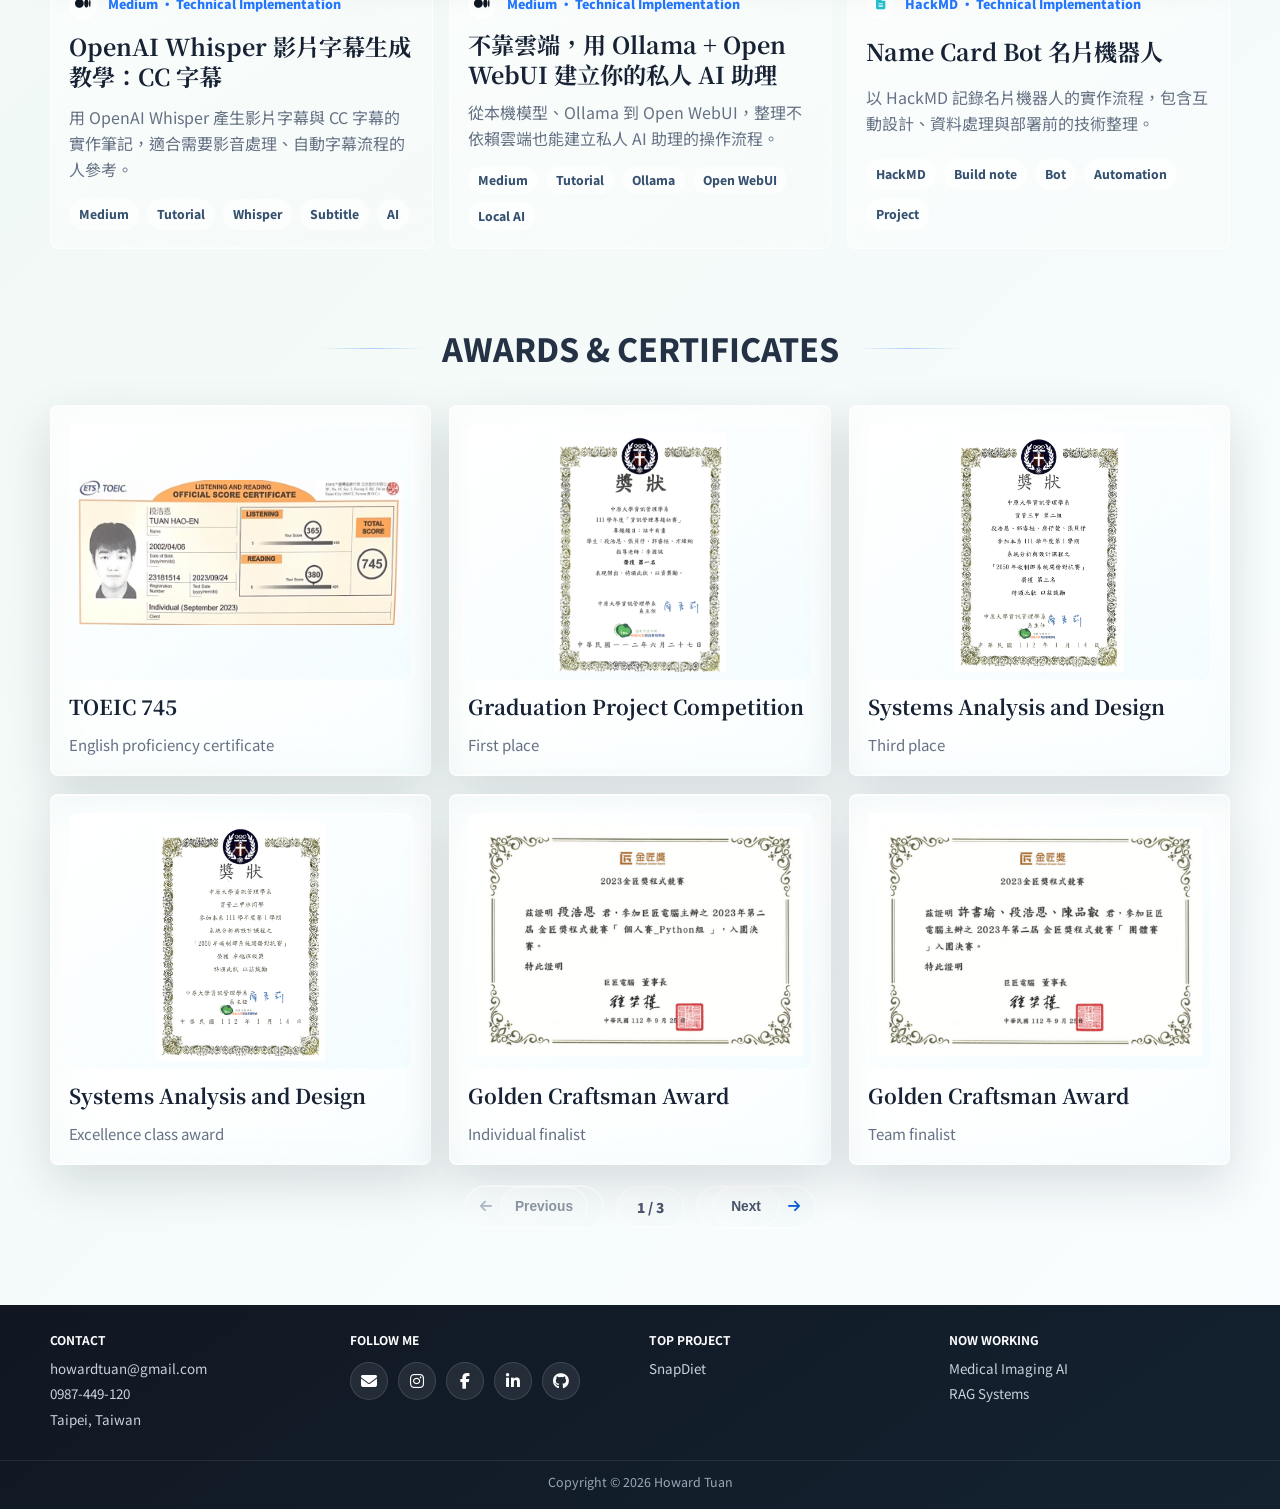
==== commit 2792f303: "add github" ====
--- a/index.html
+++ b/index.html
@@ -47,6 +47,7 @@
           <a href="index.html#education">EDUCATION</a>
           <a href="index.html#experience">EXPERIENCE</a>
           <a href="index.html#projects">PROJECTS</a>
+          <a href="index.html#github">GITHUB</a>
           <a href="index.html#leetcode">LEETCODE</a>
           <a href="#writing">WRITING</a>
           <a href="index.html#certifications">CERTIFICATES</a>
@@ -56,7 +57,6 @@
           <a href="resume/mycv_eng.pdf" target="_blank" rel="noopener noreferrer" data-i18n="resumeEn">Resume EN</a>
           <a href="resume/mycv_chi.pdf" target="_blank" rel="noopener noreferrer" data-i18n="resumeZh">履歷中文</a>
           <button class="lang-toggle" type="button" data-lang-toggle>中文</button>
-          <a href="https://github.com/howardtuan" target="_blank" rel="noopener noreferrer">GitHub</a>
         </div>
       </div>
     </nav>
@@ -377,6 +377,92 @@
           <button type="button" data-page-prev="projects"><i class="fas fa-arrow-left"></i><span>Previous</span></button>
           <span data-page-status="projects">1 / 1</span>
           <button type="button" data-page-next="projects"><span>Next</span><i class="fas fa-arrow-right"></i></button>
+        </div>
+      </section>
+
+      <section class="section topspace github-section" id="github" aria-label="GitHub profile" data-github-profile>
+        <div class="split-section-head">
+          <h2 class="section-title">
+            <span>GITHUB</span>
+          </h2>
+          <a class="glass-link" href="https://github.com/howardtuan" target="_blank" rel="noopener noreferrer" data-github-profile-link>
+            Open GitHub
+          </a>
+        </div>
+
+        <div class="github-shell">
+          <article class="github-summary">
+            <div class="github-person">
+              <img src="assets/images/gt_favicon.png" alt="GitHub avatar" data-github-avatar>
+              <div>
+                <span data-github-username>howardtuan</span>
+                <strong data-github-name>Howard Tuan</strong>
+                <small data-github-updated>Updating GitHub data...</small>
+              </div>
+            </div>
+
+            <div class="github-metrics">
+              <div class="metric-box github-metric">
+                <div class="metric-number">--</div>
+                <div class="metric-label">Public Repos</div>
+                <div class="metric-note">Repositories</div>
+              </div>
+              <div class="metric-box github-metric">
+                <div class="metric-number">--</div>
+                <div class="metric-label">Stars Earned</div>
+                <div class="metric-note">Total stars received</div>
+              </div>
+              <div class="metric-box github-metric">
+                <div class="metric-number">--</div>
+                <div class="metric-label">Followers</div>
+                <div class="metric-note">GitHub followers</div>
+              </div>
+              <div class="metric-box github-metric">
+                <div class="metric-number">--</div>
+                <div class="metric-label">Forks</div>
+                <div class="metric-note">Repository forks</div>
+              </div>
+            </div>
+
+            <div class="github-languages">
+              <h3 data-github-languages-title>Top Languages</h3>
+              <div data-github-languages></div>
+            </div>
+          </article>
+
+          <article class="github-visuals-card">
+            <div class="github-visual-block">
+              <div class="github-card-head">
+                <h3 data-github-activity-title>Contribution Activity</h3>
+                <p data-github-activity-copy>Public GitHub contributions</p>
+              </div>
+              <img class="github-stat-image github-contrib-image" src="https://ghchart.rshah.org/49c69d/howardtuan" alt="GitHub contribution chart" data-github-image="activity">
+            </div>
+
+            <div class="github-visual-block">
+              <div class="github-card-head">
+                <h3 data-github-streak-title>Contribution Streak</h3>
+                <p data-github-streak-copy>Current streak, longest streak, and total contributions</p>
+              </div>
+              <img class="github-stat-image" src="https://streak-stats.demolab.com?user=howardtuan&theme=default&hide_border=true&date_format=Y-m-d&locale=en" alt="GitHub streak stats" data-github-image="streak">
+            </div>
+
+            <div class="github-visual-block">
+              <div class="github-card-head">
+                <h3 data-github-stats-title>Overall Stats</h3>
+                <p data-github-stats-copy>Stars, commits, PRs, issues, and contribution rank</p>
+              </div>
+              <img class="github-stat-image" src="https://github-readme-stats.vercel.app/api?username=howardtuan&show_icons=true&hide_border=true&title_color=172235&icon_color=2478ff&text_color=52647a&bg_color=ffffff00&include_all_commits=true&count_private=false&locale=en" alt="GitHub readme stats" data-github-image="stats">
+            </div>
+          </article>
+
+          <article class="github-repos-card">
+            <div class="github-card-head">
+              <h3 data-github-recent-title>Recently Updated</h3>
+              <p data-github-recent-copy>Public repositories sorted by latest activity</p>
+            </div>
+            <div class="github-repo-grid" data-github-repos></div>
+          </article>
         </div>
       </section>
 
@@ -611,6 +697,7 @@
   <script src="assets/js/site-interactions.js?v=20260617-experience-lightbox"></script>
   <script src="assets/js/site-language.js?v=20260617-experience"></script>
   <script src="assets/js/leetcode.js?v=20260618-leetcode"></script>
+  <script src="assets/js/github.js?v=20260618-github"></script>
   <div class="certificate-lightbox" data-certificate-lightbox hidden>
     <button class="lightbox-backdrop" type="button" data-lightbox-close aria-label="Close image preview"></button>
     <div class="lightbox-panel" role="dialog" aria-modal="true" aria-labelledby="certificate-lightbox-title">
--- a/assets/css/resume.css
+++ b/assets/css/resume.css
@@ -243,12 +243,12 @@
 
 .nav-shell {
   display: grid;
-  grid-template-columns: 108px minmax(0, 1fr) auto;
-  align-items: center;
-  gap: 12px;
-  width: var(--section-width);
+  grid-template-columns: 78px minmax(0, 1fr) auto;
+  align-items: center;
+  gap: 6px;
+  width: min(1240px, 100%);
   margin: 0 auto;
-  padding: 8px 12px;
+  padding: 8px;
   border: 1px solid var(--glass-line);
   border-radius: 8px;
   background: var(--glass-nav);
@@ -279,7 +279,7 @@
   display: flex;
   justify-content: flex-start;
   flex-wrap: nowrap;
-  gap: 8px;
+  gap: 5px;
   min-width: 0;
   overflow-x: auto;
   scrollbar-width: none;
@@ -291,11 +291,11 @@
 
 .nav-center a {
   flex: 0 0 auto;
-  min-height: 36px;
-  padding: 10px 9px;
+  min-height: 38px;
+  padding: 10px 10px;
   border-radius: 999px;
   color: #516177;
-  font-size: 0.78rem;
+  font-size: 0.9rem;
   font-weight: 800;
   letter-spacing: 0;
   line-height: 1;
@@ -324,7 +324,7 @@
   align-items: center;
   justify-content: center;
   min-height: 42px;
-  padding: 0 13px;
+  padding: 0 11px;
   border: 1px solid rgba(255, 255, 255, 0.78);
   border-radius: 999px;
   color: #0e5ed7;
@@ -1175,6 +1175,278 @@
   border-color: rgba(217, 85, 124, 0.36);
 }
 
+.github-shell {
+  display: grid;
+  grid-template-columns: minmax(280px, 0.36fr) minmax(0, 0.64fr);
+  gap: 18px;
+  align-items: start;
+}
+
+.github-summary,
+.github-visuals-card,
+.github-repos-card {
+  border: 1px solid var(--glass-line);
+  border-radius: 8px;
+  background: var(--glass-bg);
+  box-shadow: var(--shadow-soft), var(--glass-inset);
+  backdrop-filter: blur(30px) saturate(170%) brightness(1.06);
+  -webkit-backdrop-filter: blur(30px) saturate(170%) brightness(1.06);
+}
+
+.github-summary,
+.github-visuals-card,
+.github-repos-card {
+  padding: 22px;
+}
+
+.github-person {
+  display: grid;
+  grid-template-columns: auto minmax(0, 1fr);
+  gap: 14px;
+  align-items: center;
+}
+
+.github-person img {
+  width: 62px;
+  height: 62px;
+  border: 1px solid rgba(255, 255, 255, 0.86);
+  border-radius: 50%;
+  object-fit: cover;
+  background: rgba(255, 255, 255, 0.62);
+  box-shadow: var(--glass-inset), 0 14px 28px rgba(31, 45, 67, 0.12);
+}
+
+.github-person span,
+.github-person small,
+.github-card-head p,
+.github-repo-description,
+.github-repo-meta {
+  color: var(--muted);
+}
+
+.github-person span {
+  display: block;
+  font-size: 0.8rem;
+  font-weight: 900;
+}
+
+.github-person strong {
+  display: block;
+  margin-top: 3px;
+  color: #172235;
+  font-family: "Noto Serif TC", serif;
+  font-size: 1.45rem;
+  line-height: 1.25;
+}
+
+.github-person small {
+  display: block;
+  margin-top: 5px;
+  font-size: 0.82rem;
+  line-height: 1.4;
+}
+
+.github-metrics {
+  display: grid;
+  grid-template-columns: repeat(2, minmax(0, 1fr));
+  gap: 12px;
+  margin-top: 18px;
+}
+
+.github-metric {
+  min-width: 0;
+  padding: 16px;
+}
+
+.github-metric .metric-number {
+  font-size: 1.72rem;
+  overflow-wrap: anywhere;
+}
+
+.github-languages {
+  margin-top: 18px;
+  border-top: 1px solid rgba(255, 255, 255, 0.62);
+  padding-top: 18px;
+}
+
+.github-languages h3,
+.github-card-head h3 {
+  margin: 0 0 8px;
+  color: #172235;
+  font-family: "Noto Serif TC", serif;
+  font-size: 1.28rem;
+  line-height: 1.3;
+}
+
+.github-language-row {
+  display: grid;
+  grid-template-columns: 104px minmax(0, 1fr) 34px;
+  gap: 10px;
+  align-items: center;
+  margin-top: 11px;
+}
+
+.github-language-name {
+  color: var(--muted-strong);
+  font-size: 0.86rem;
+  font-weight: 800;
+  overflow: hidden;
+  text-overflow: ellipsis;
+  white-space: nowrap;
+}
+
+.github-language-bar {
+  position: relative;
+  height: 9px;
+  overflow: hidden;
+  border-radius: 999px;
+  background: rgba(255, 255, 255, 0.68);
+  box-shadow: inset 0 1px 2px rgba(31, 45, 67, 0.08);
+}
+
+.github-language-bar span {
+  position: absolute;
+  inset: 0 auto 0 0;
+  border-radius: inherit;
+}
+
+.github-language-row strong {
+  color: #172235;
+  font-size: 0.82rem;
+  text-align: right;
+}
+
+.github-visuals-card {
+  display: grid;
+  gap: 20px;
+}
+
+.github-card-head p {
+  margin: 0;
+  font-size: 0.92rem;
+  line-height: 1.6;
+}
+
+.github-visual-block {
+  display: grid;
+  gap: 12px;
+}
+
+.github-stat-image {
+  width: 100%;
+  min-height: 120px;
+  border: 1px solid rgba(255, 255, 255, 0.64);
+  border-radius: 8px;
+  padding: 10px;
+  background: rgba(255, 255, 255, 0.54);
+  box-shadow: var(--glass-inset);
+  object-fit: contain;
+}
+
+.github-contrib-image {
+  min-height: 92px;
+  padding: 12px;
+}
+
+.github-repos-card {
+  grid-column: 1 / -1;
+}
+
+.github-repo-grid {
+  display: grid;
+  grid-template-columns: repeat(3, minmax(0, 1fr));
+  gap: 12px;
+  margin-top: 16px;
+}
+
+.github-repo-card,
+.github-empty {
+  display: grid;
+  gap: 9px;
+  min-height: 144px;
+  border: 1px solid rgba(255, 255, 255, 0.64);
+  border-radius: 8px;
+  padding: 15px;
+  color: inherit;
+  background: linear-gradient(145deg, rgba(255, 255, 255, 0.58), rgba(255, 255, 255, 0.24));
+  box-shadow: var(--glass-inset);
+  text-decoration: none;
+  transition: border-color 180ms ease, transform 180ms ease;
+}
+
+.github-repo-card:hover {
+  border-color: rgba(36, 120, 255, 0.34);
+  transform: translateY(-2px);
+}
+
+.github-repo-card strong {
+  display: flex;
+  gap: 8px;
+  align-items: center;
+  min-width: 0;
+  color: #172235;
+  font-family: "Noto Serif TC", serif;
+  font-size: 1.02rem;
+  line-height: 1.35;
+  overflow-wrap: anywhere;
+}
+
+.github-repo-card strong i {
+  flex: 0 0 auto;
+  color: var(--blue);
+  font-size: 0.78rem;
+}
+
+.github-repo-description {
+  display: -webkit-box;
+  min-height: 42px;
+  overflow: hidden;
+  -webkit-box-orient: vertical;
+  -webkit-line-clamp: 2;
+  font-size: 0.86rem;
+  line-height: 1.55;
+}
+
+.github-repo-meta {
+  display: flex;
+  flex-wrap: wrap;
+  gap: 9px;
+  align-self: end;
+  font-size: 0.76rem;
+  line-height: 1.5;
+}
+
+.github-repo-meta span {
+  display: inline-flex;
+  align-items: center;
+  gap: 4px;
+}
+
+.github-language-dot {
+  width: 9px;
+  height: 9px;
+  border-radius: 50%;
+}
+
+.github-empty {
+  grid-column: 1 / -1;
+  align-content: center;
+  color: var(--muted);
+  text-align: center;
+}
+
+.github-section.is-loading .github-repo-grid,
+.github-section.is-loading .github-languages,
+.github-section.is-loading .github-stat-image {
+  opacity: 0.58;
+}
+
+.github-section.has-error .github-summary,
+.github-section.has-error .github-visuals-card,
+.github-section.has-error .github-repos-card {
+  border-color: rgba(217, 85, 124, 0.36);
+}
+
 .certificate-grid {
   display: grid;
   grid-template-columns: repeat(3, minmax(0, 1fr));
@@ -1908,6 +2180,7 @@
   .project-grid,
   .certificate-grid,
   .leetcode-submissions,
+  .github-repo-grid,
   .three-col,
   .article-library {
     grid-template-columns: repeat(2, minmax(0, 1fr));
@@ -1950,6 +2223,8 @@
   .certificate-grid,
   .leetcode-shell,
   .leetcode-submissions,
+  .github-shell,
+  .github-repo-grid,
   .writing-shell,
   .writing-lab,
   .article-strip,
@@ -2021,7 +2296,7 @@
     flex: 0 0 auto;
     min-height: 34px;
     padding: 9px 8px;
-    font-size: 0.68rem;
+    font-size: 0.78rem;
   }
 
   .nav-actions {
@@ -2109,6 +2384,7 @@
   .split-section-head,
   .leetcode-metrics,
   .leetcode-card-head,
+  .github-metrics,
   .article-controls {
     align-items: stretch;
     grid-template-columns: 1fr;
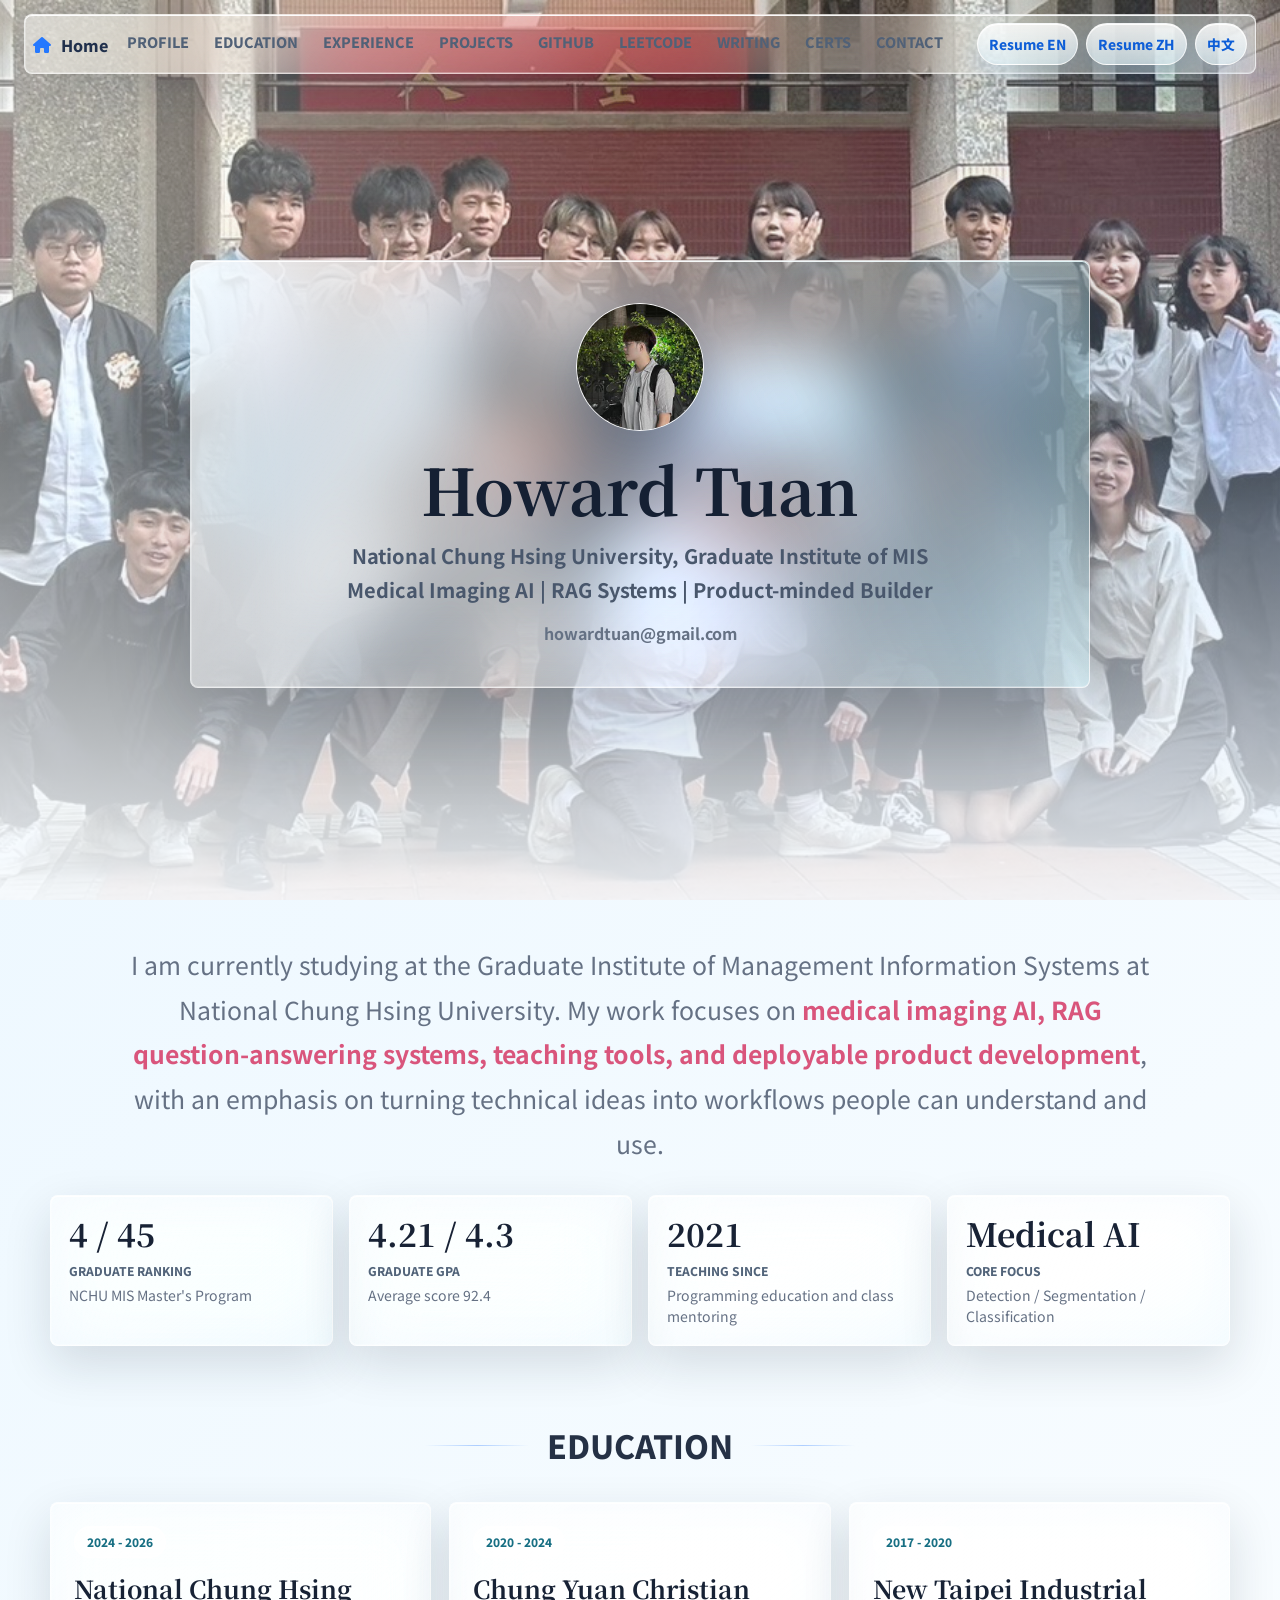
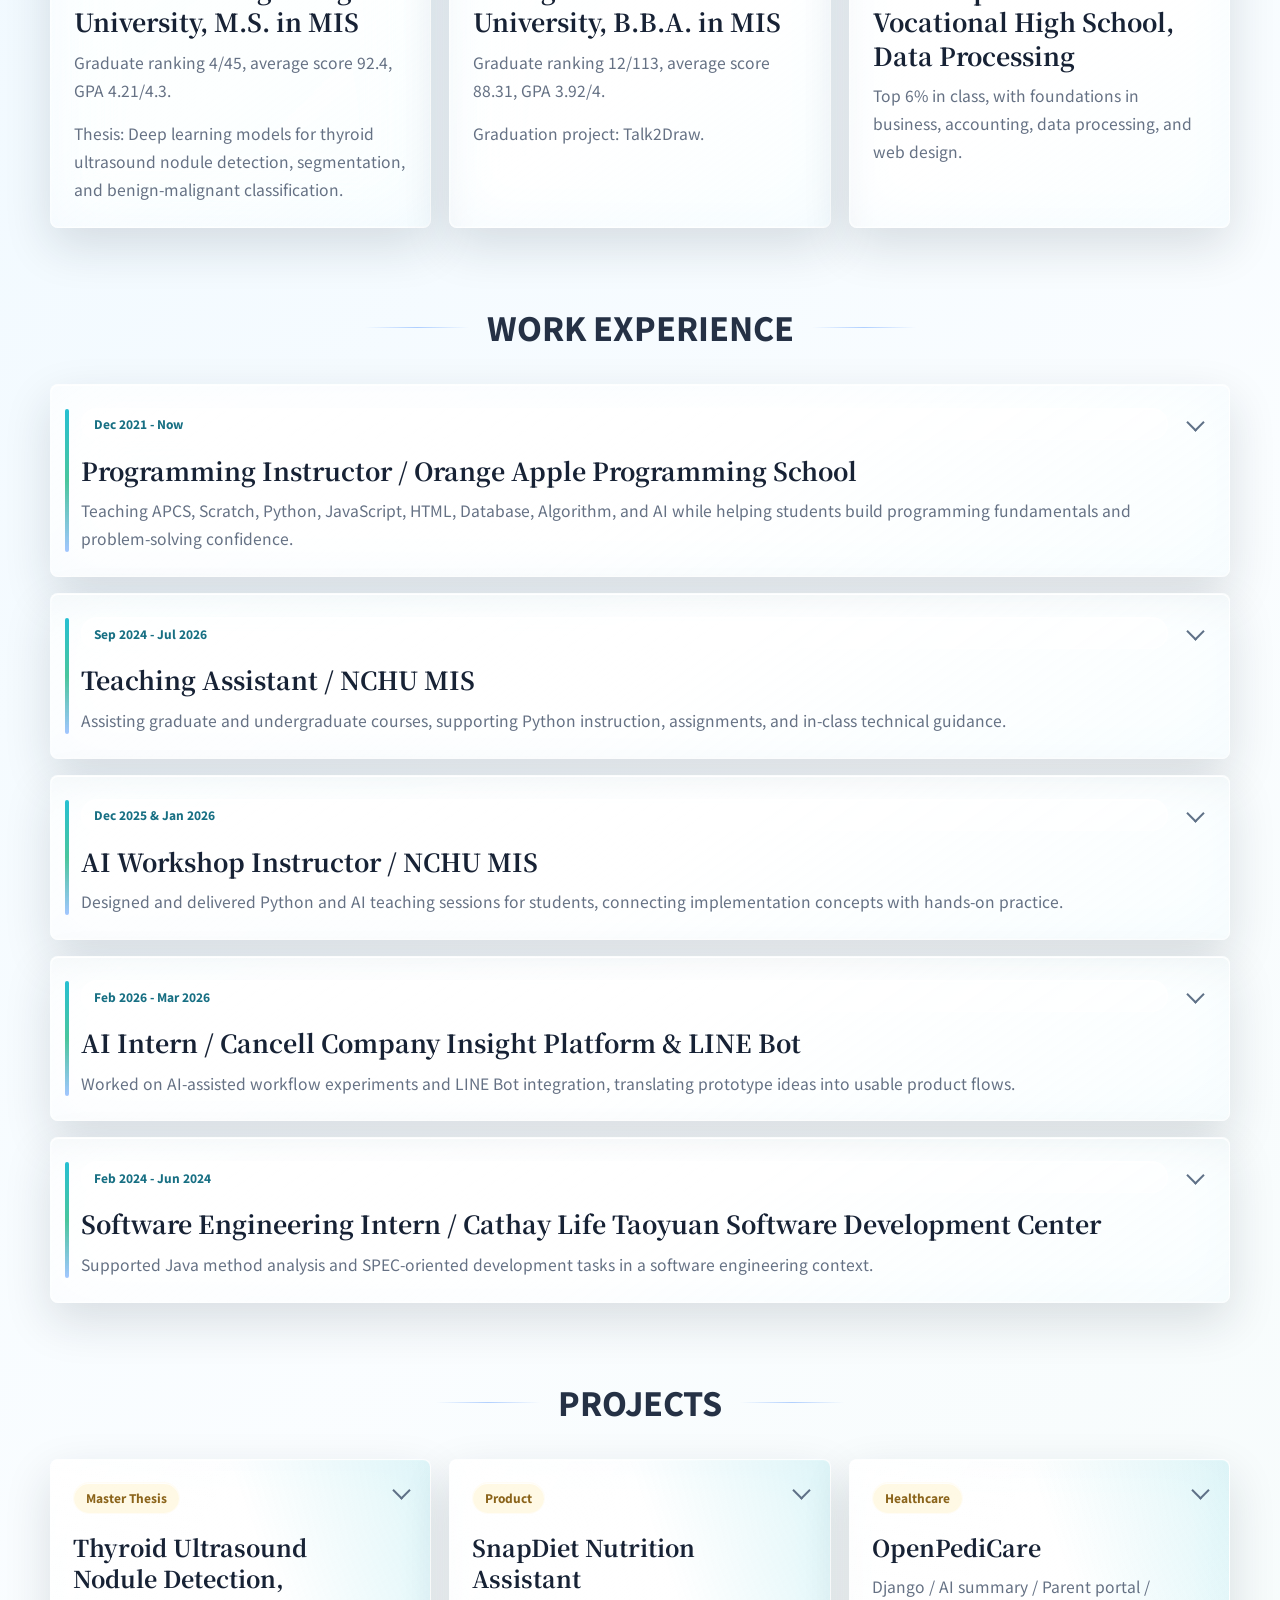
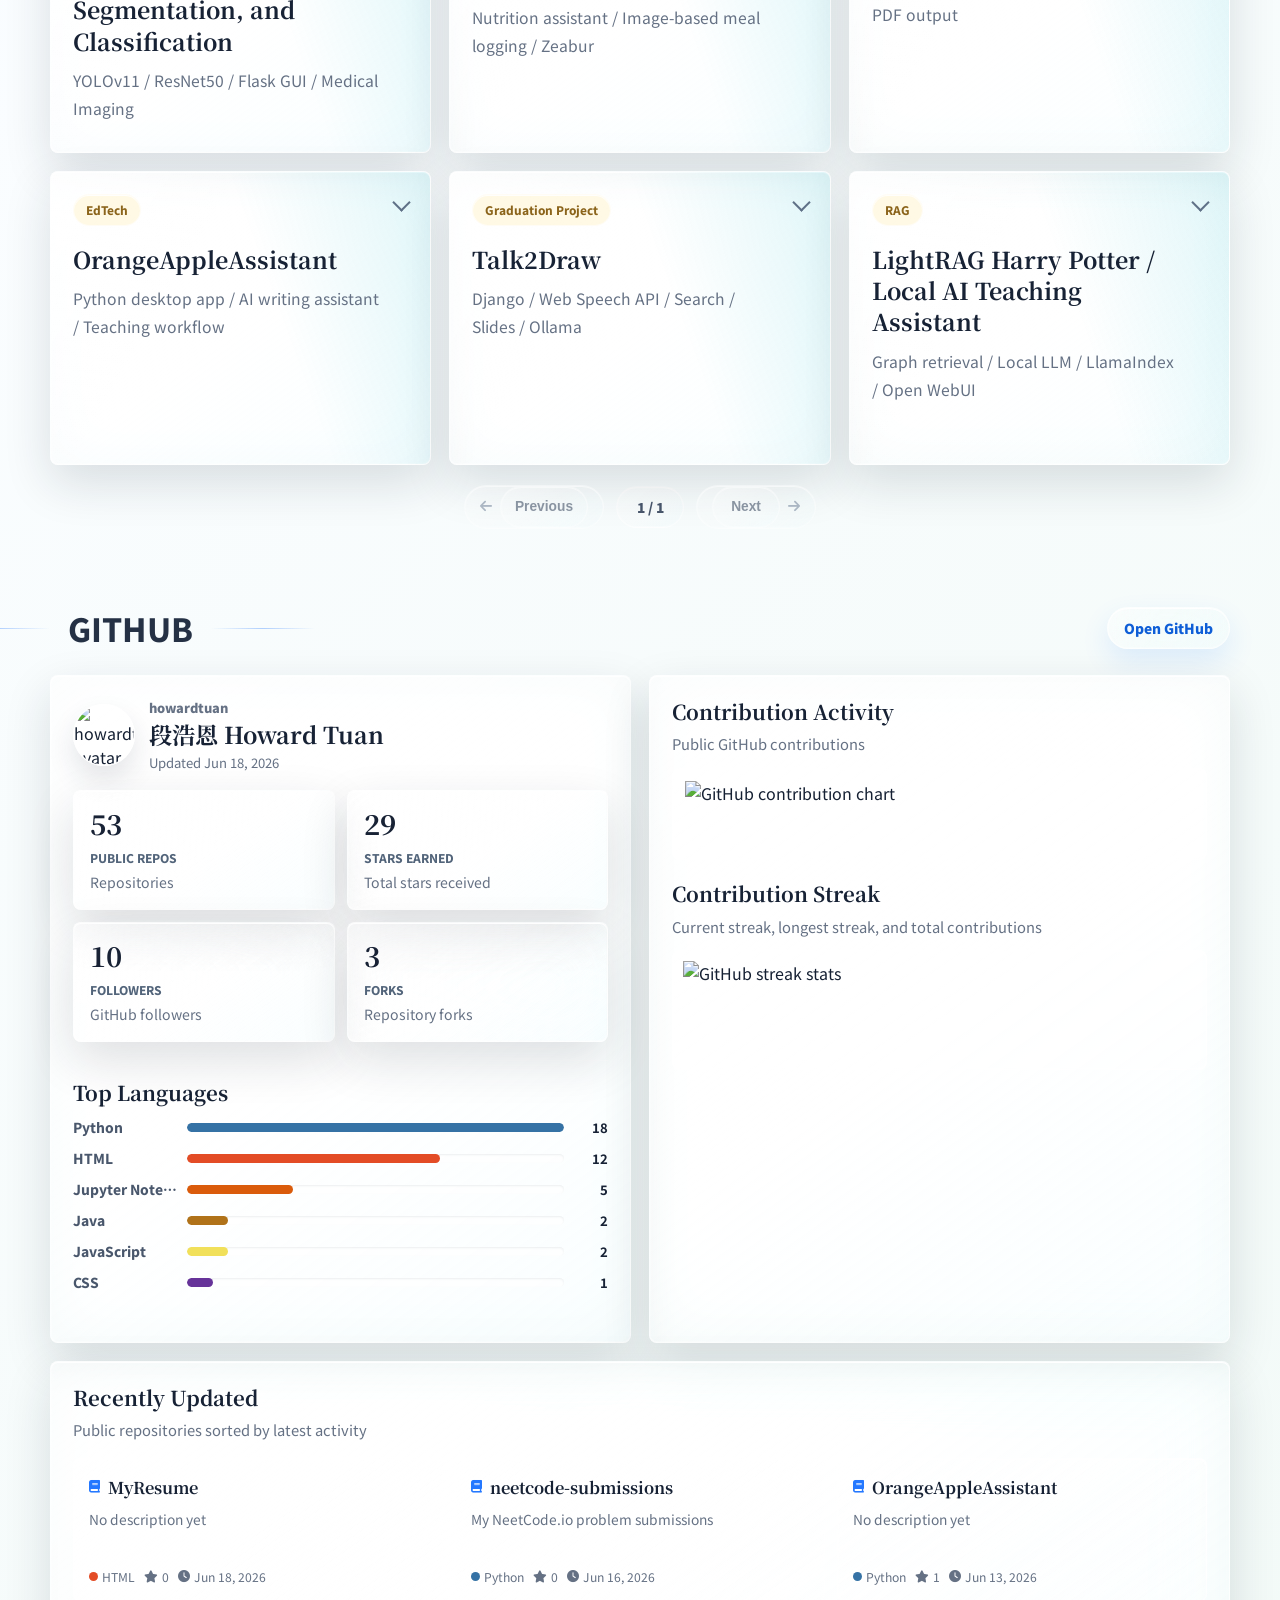
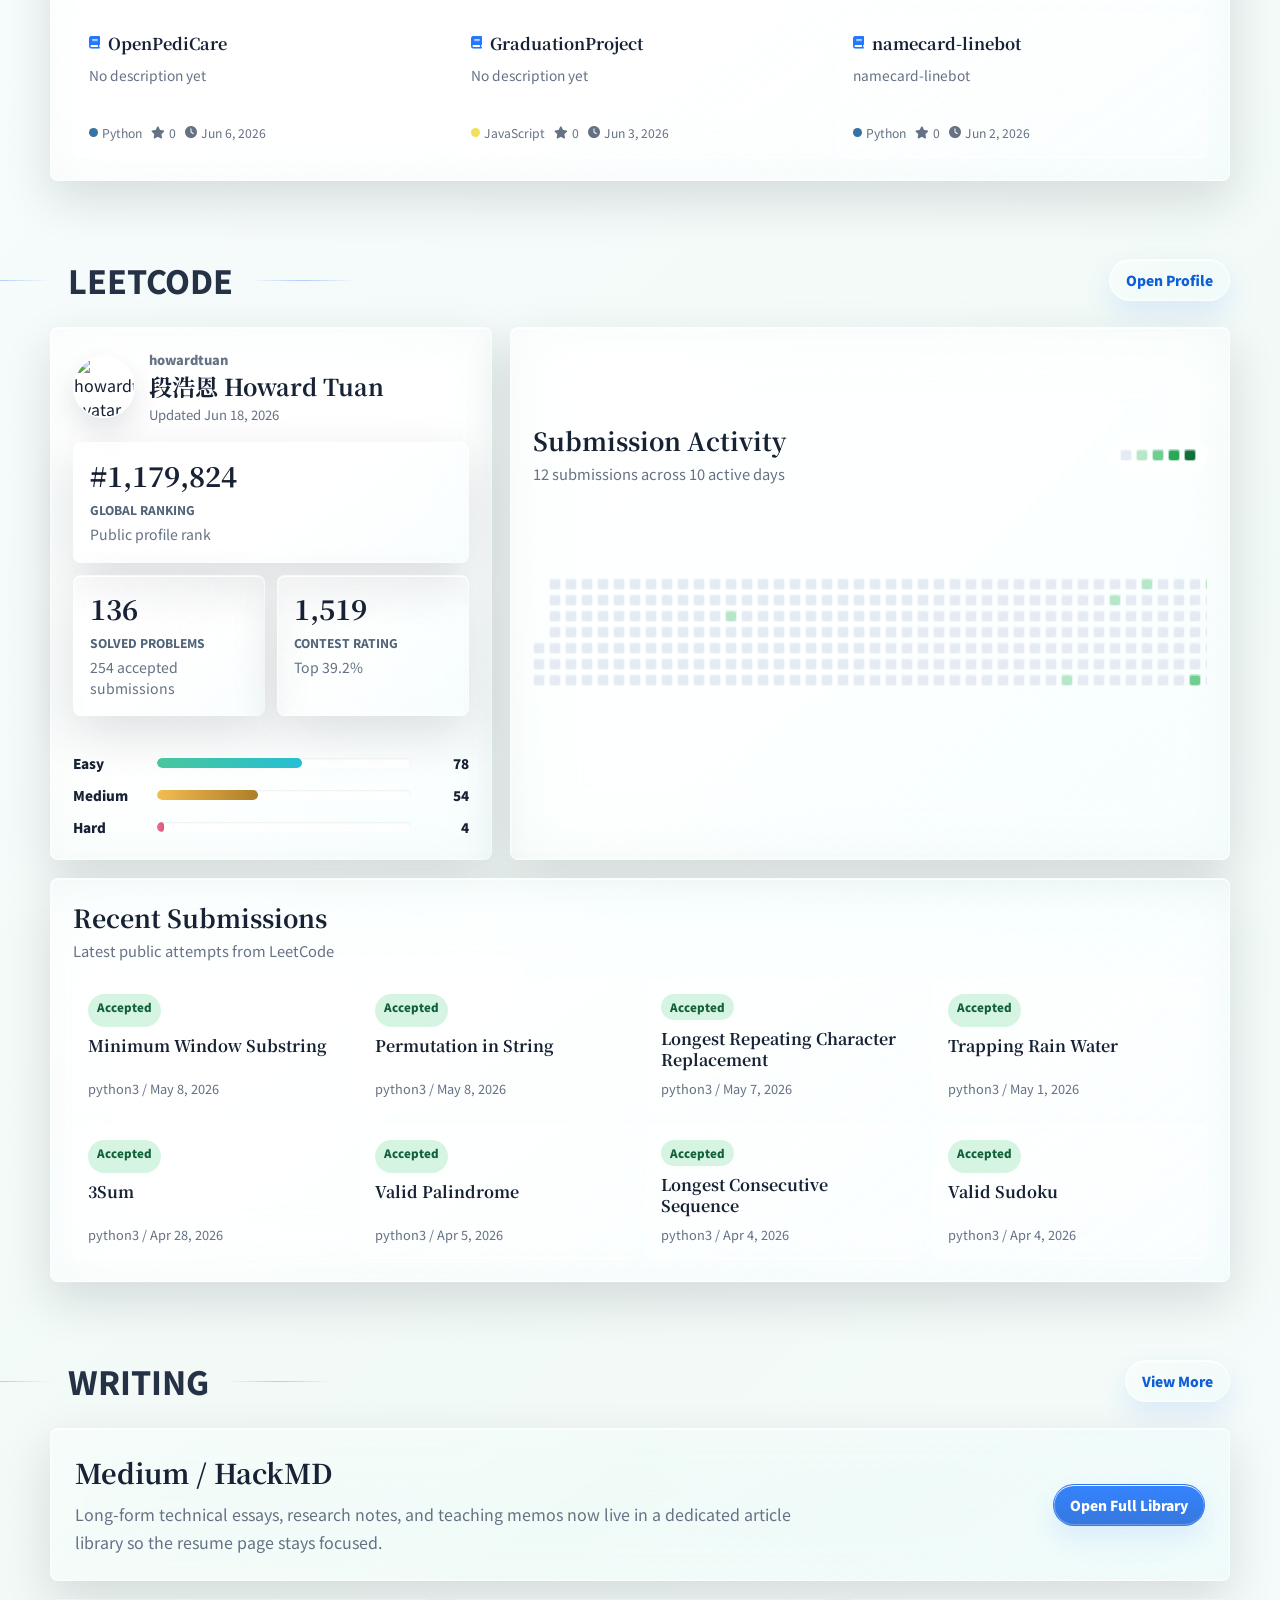
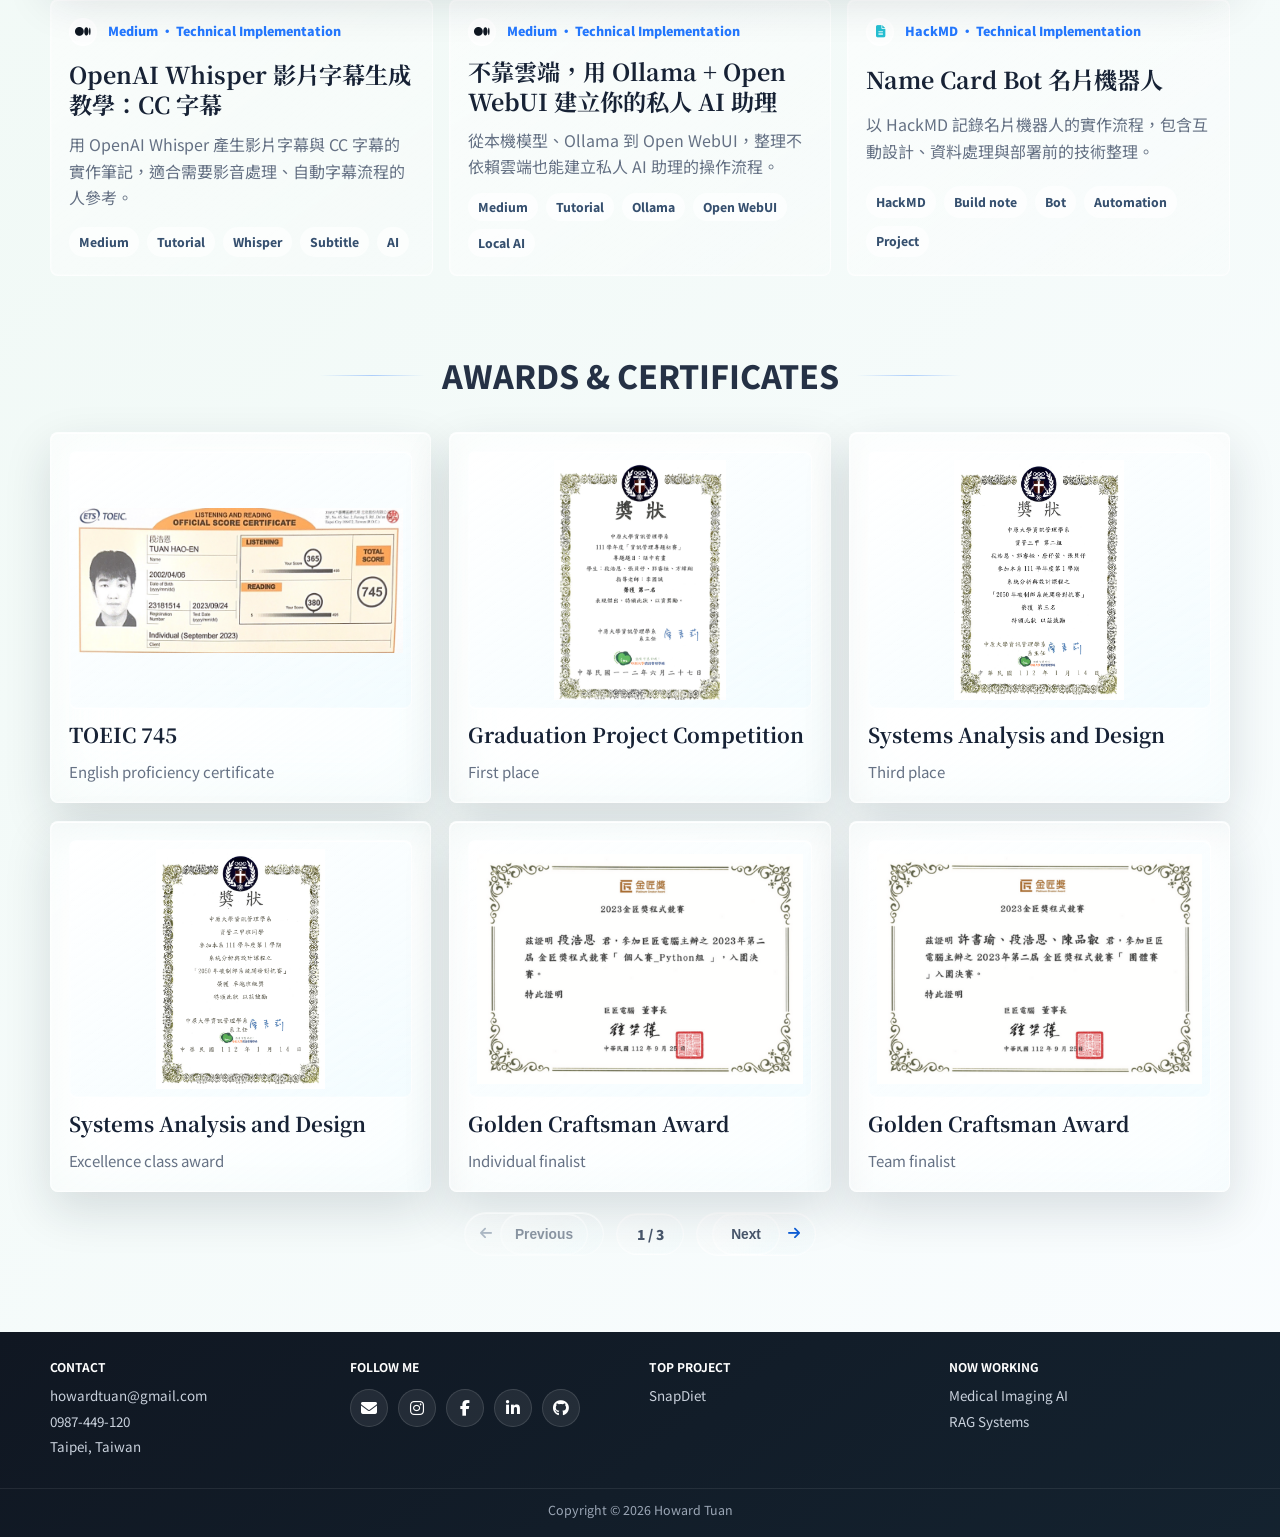
==== commit 284ffb2d: "REMOVE GITHUB BUG" ====
--- a/index.html
+++ b/index.html
@@ -447,13 +447,6 @@
               <img class="github-stat-image" src="https://streak-stats.demolab.com?user=howardtuan&theme=default&hide_border=true&date_format=Y-m-d&locale=en" alt="GitHub streak stats" data-github-image="streak">
             </div>
 
-            <div class="github-visual-block">
-              <div class="github-card-head">
-                <h3 data-github-stats-title>Overall Stats</h3>
-                <p data-github-stats-copy>Stars, commits, PRs, issues, and contribution rank</p>
-              </div>
-              <img class="github-stat-image" src="https://github-readme-stats.vercel.app/api?username=howardtuan&show_icons=true&hide_border=true&title_color=172235&icon_color=2478ff&text_color=52647a&bg_color=ffffff00&include_all_commits=true&count_private=false&locale=en" alt="GitHub readme stats" data-github-image="stats">
-            </div>
           </article>
 
           <article class="github-repos-card">
--- a/assets/css/resume.css
+++ b/assets/css/resume.css
@@ -1177,9 +1177,9 @@
 
 .github-shell {
   display: grid;
-  grid-template-columns: minmax(280px, 0.36fr) minmax(0, 0.64fr);
+  grid-template-columns: repeat(2, minmax(0, 1fr));
   gap: 18px;
-  align-items: start;
+  align-items: stretch;
 }
 
 .github-summary,
@@ -1199,6 +1199,14 @@
   padding: 22px;
 }
 
+@media (min-width: 821px) {
+  .github-summary,
+  .github-visuals-card {
+    min-height: 668px;
+    height: 100%;
+  }
+}
+
 .github-person {
   display: grid;
   grid-template-columns: auto minmax(0, 1fr);
@@ -1319,6 +1327,7 @@
 .github-visuals-card {
   display: grid;
   gap: 20px;
+  align-content: start;
 }
 
 .github-card-head p {
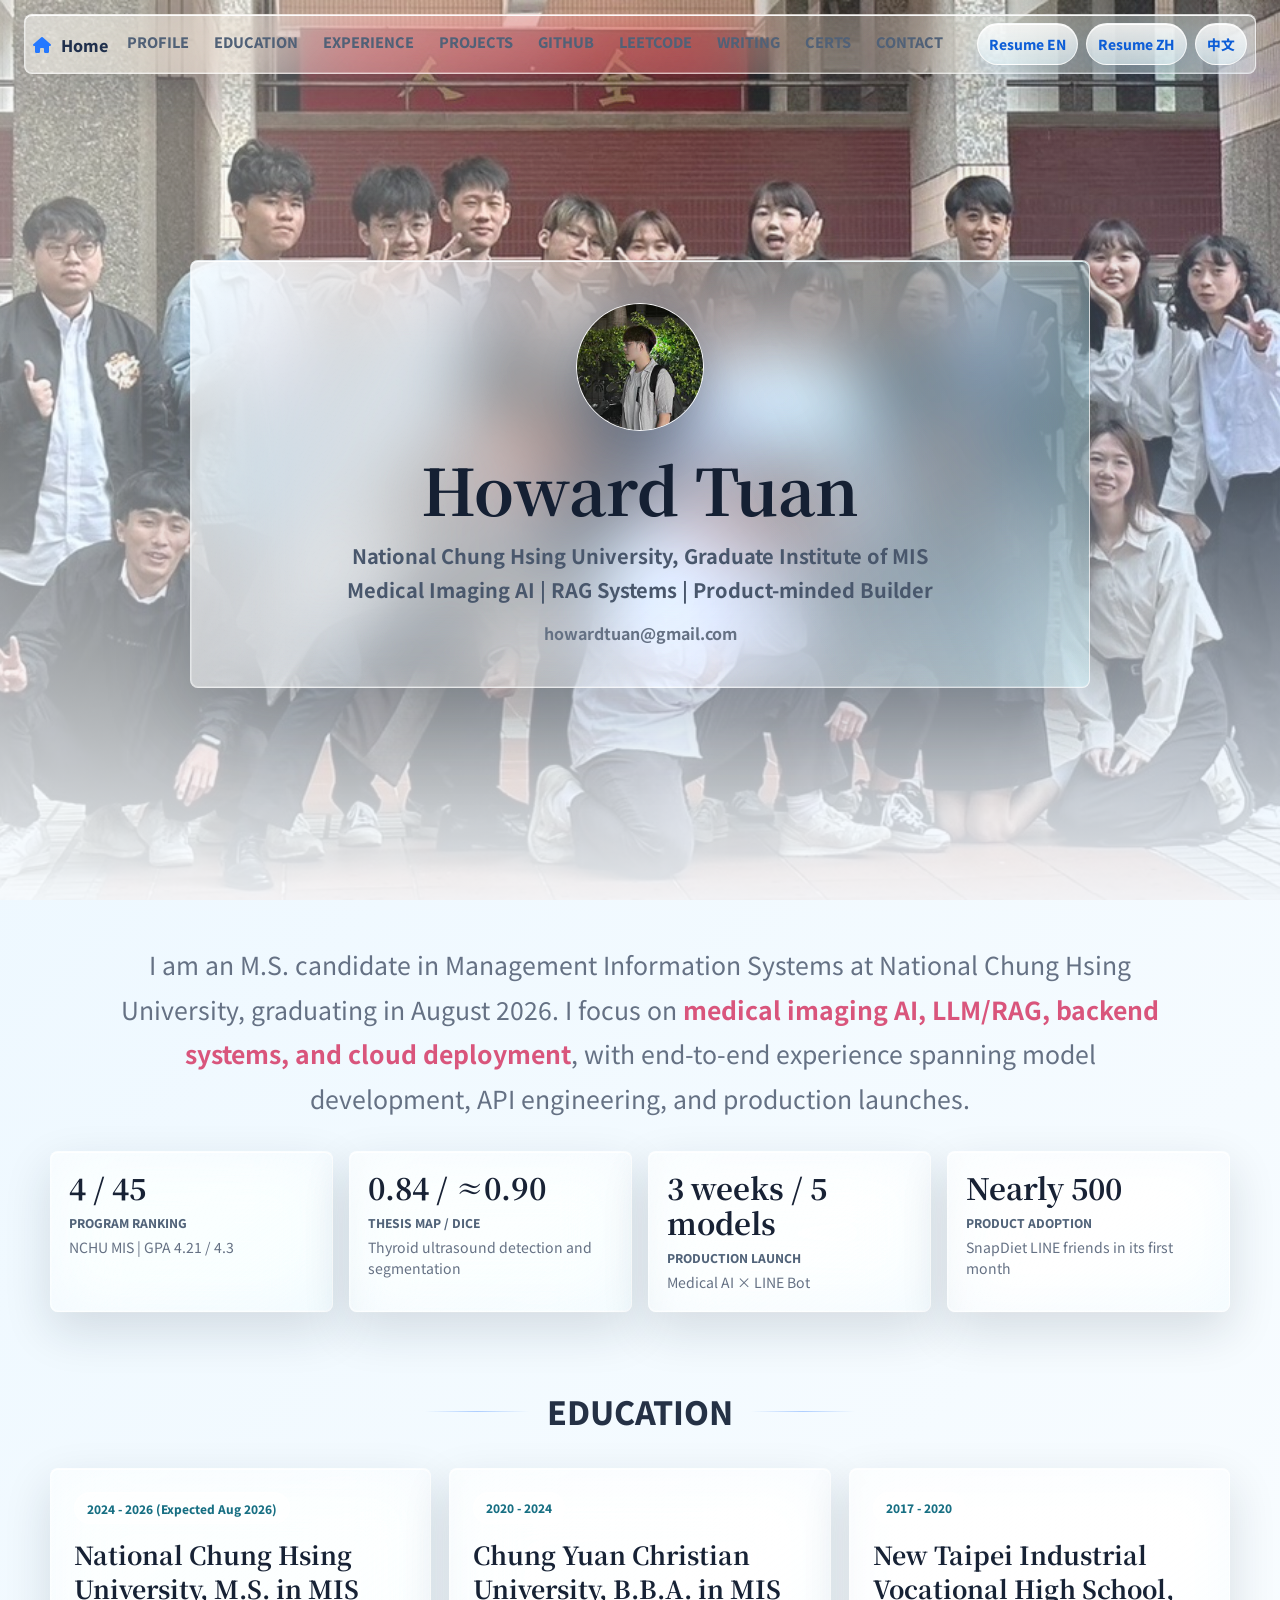
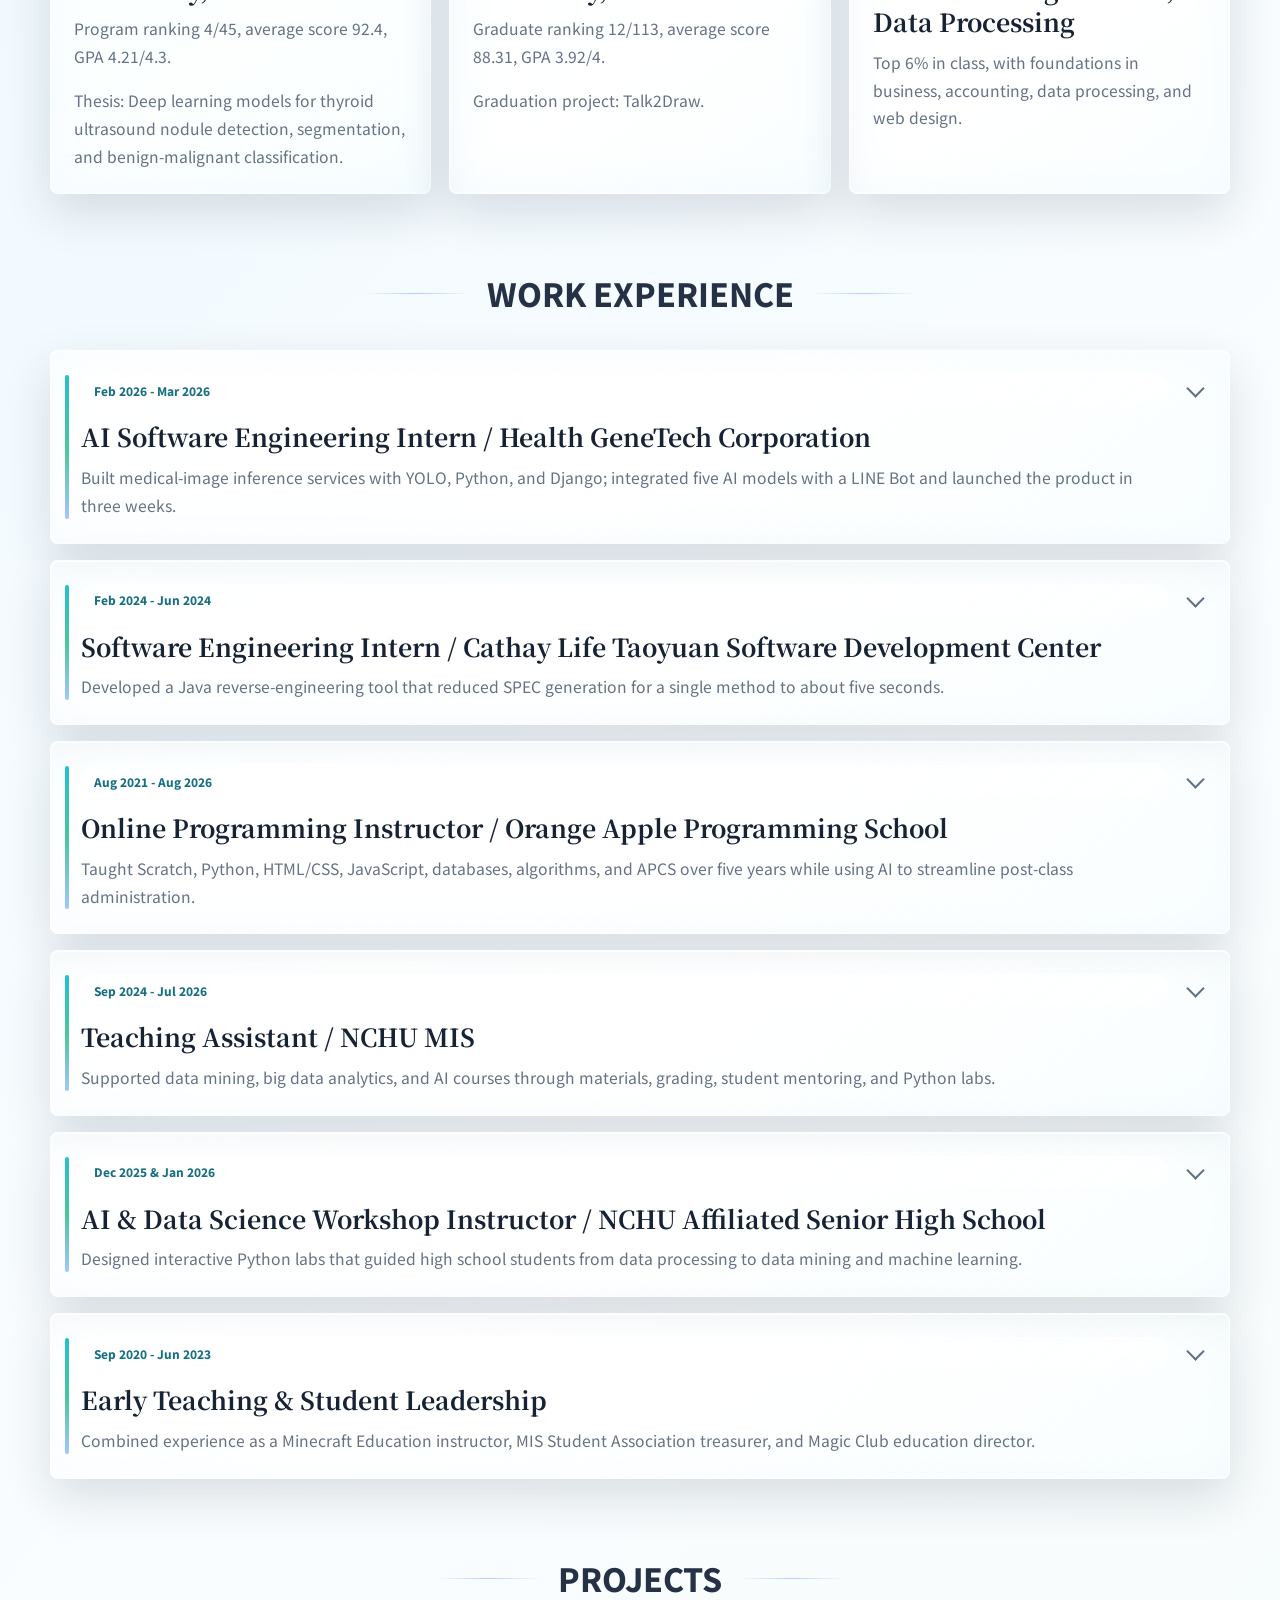
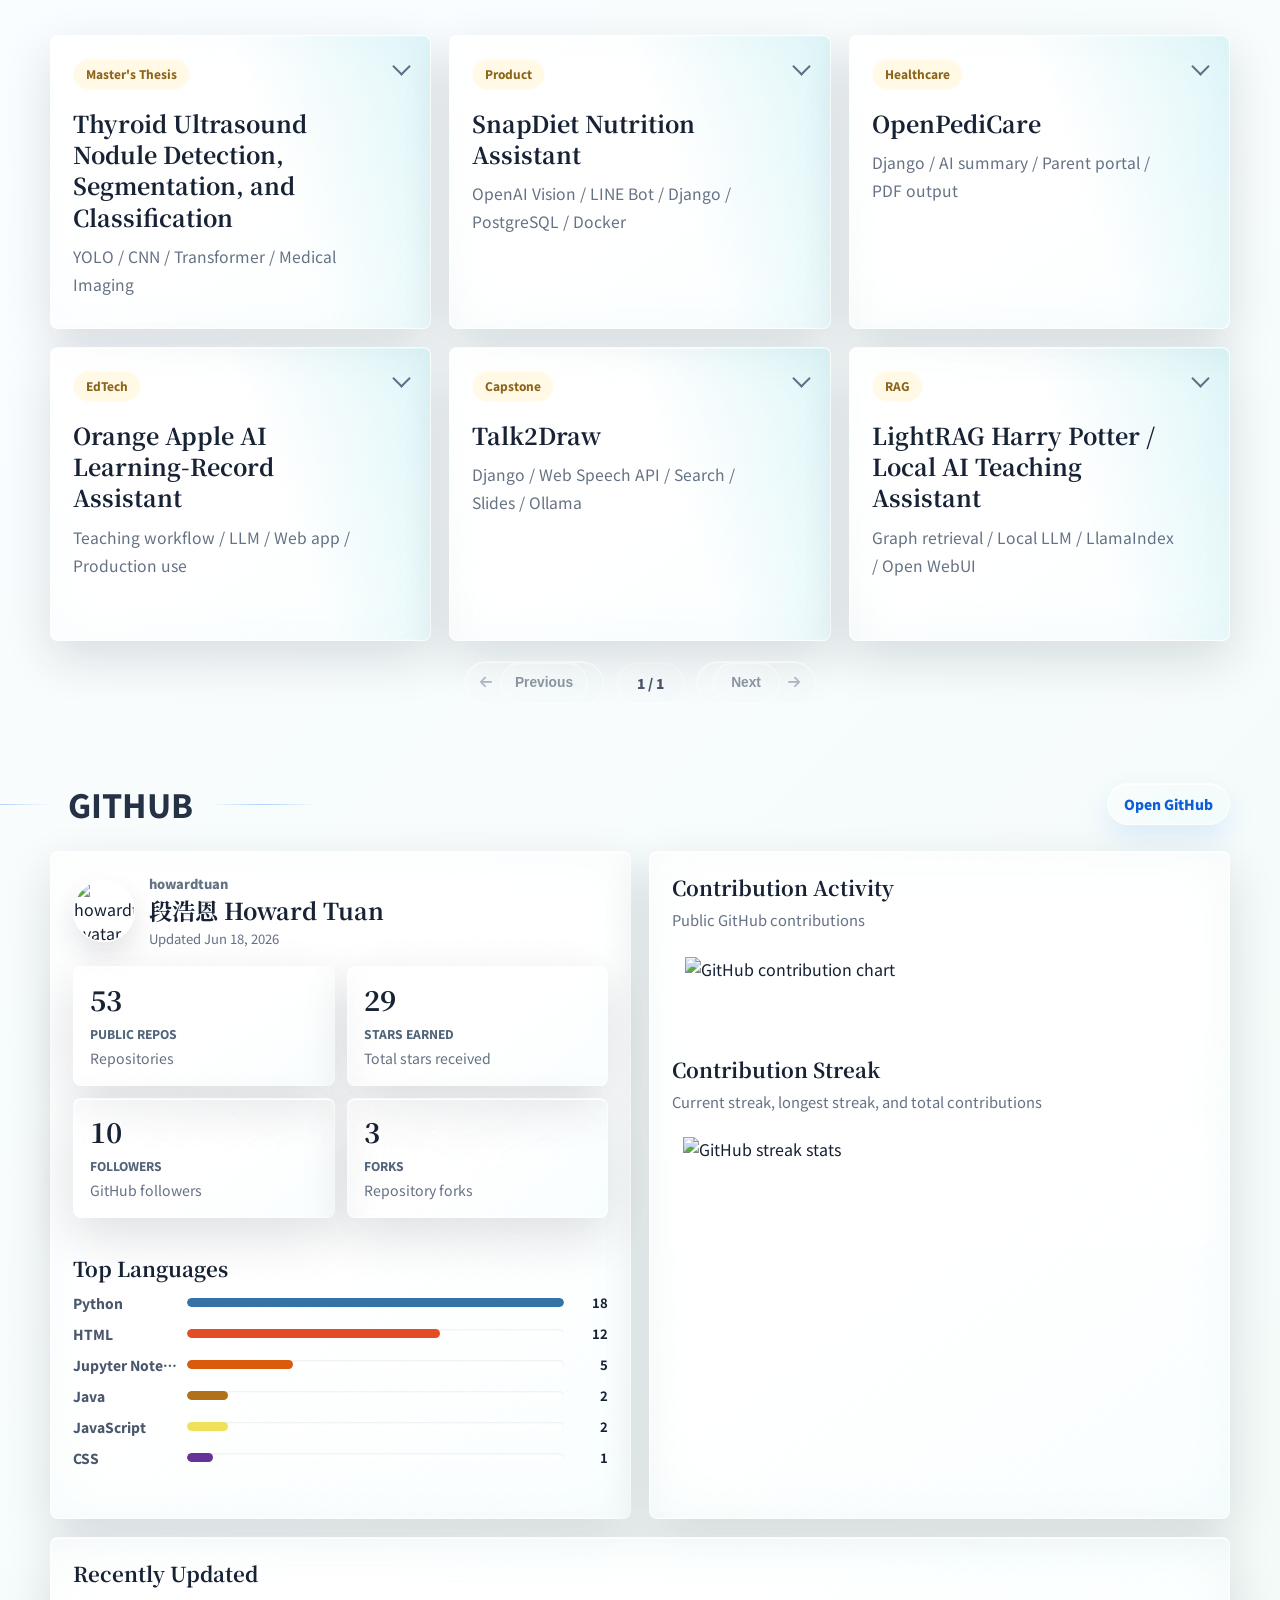
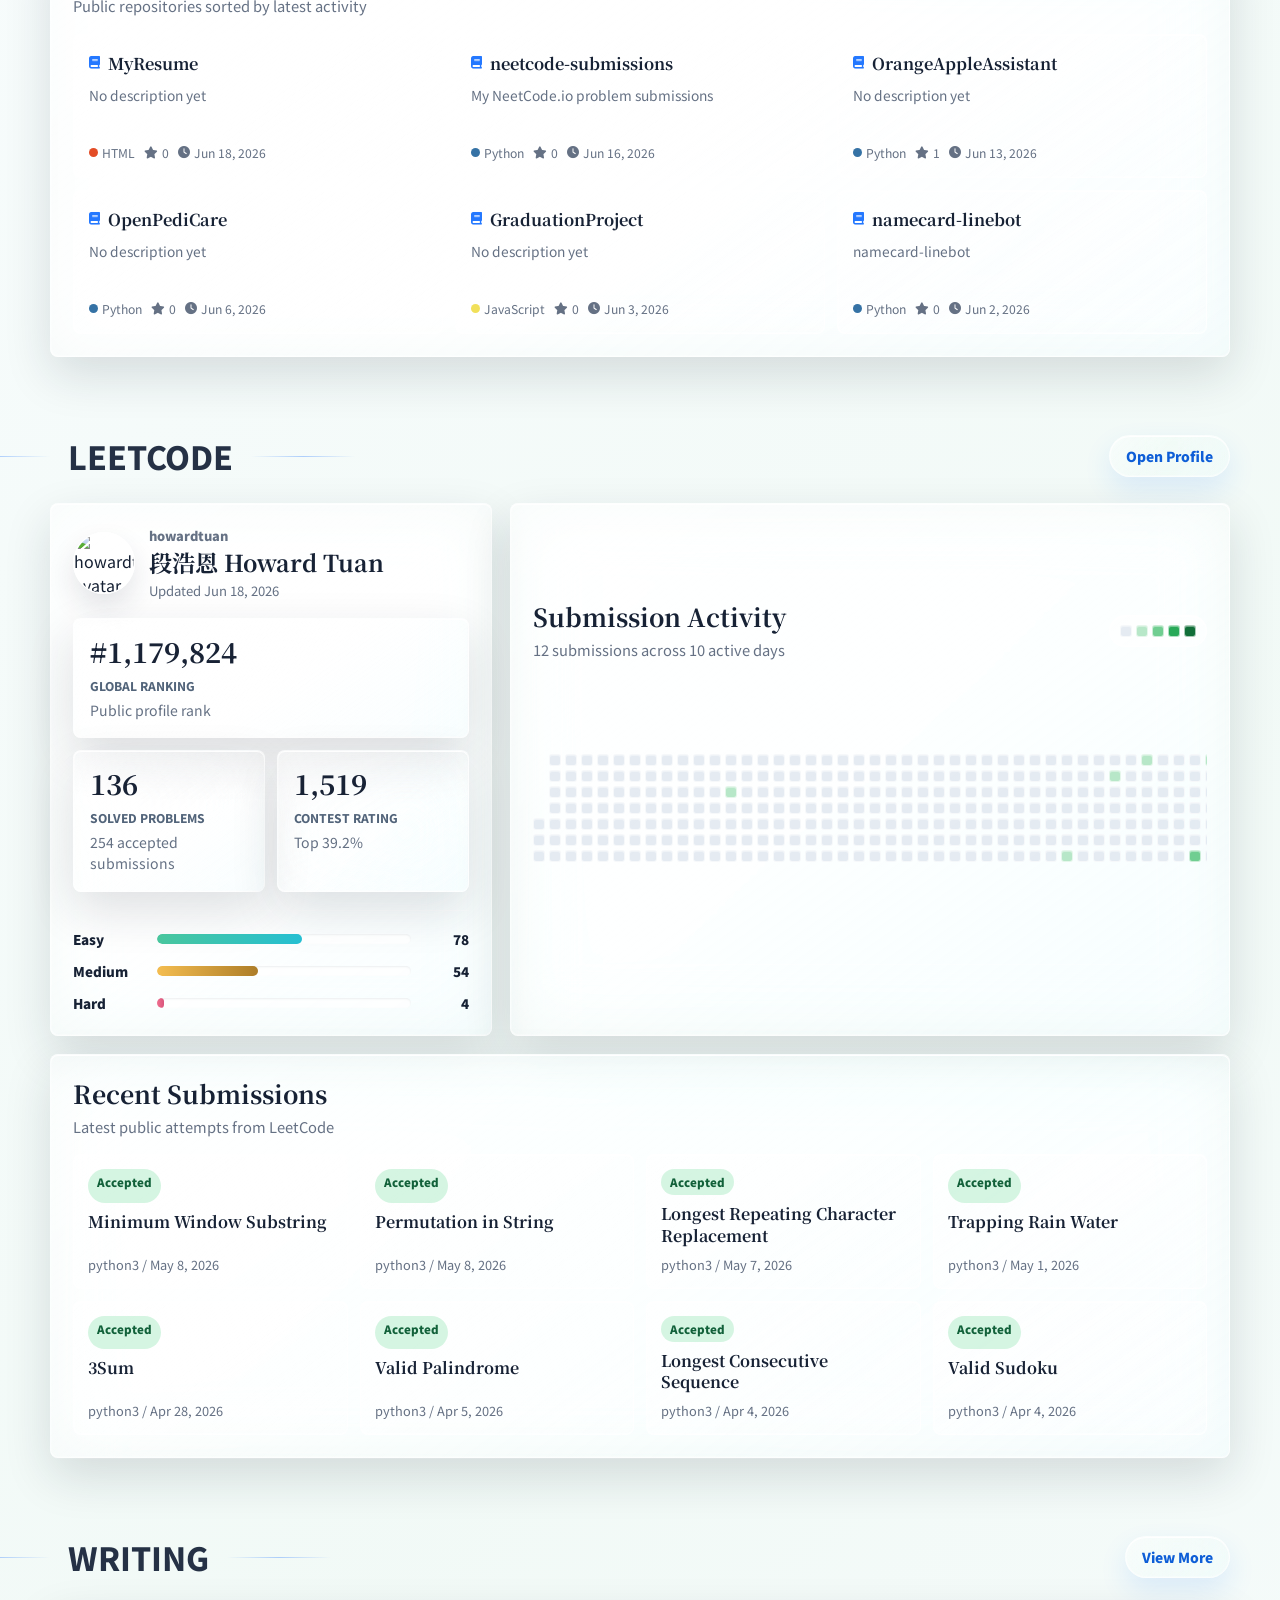
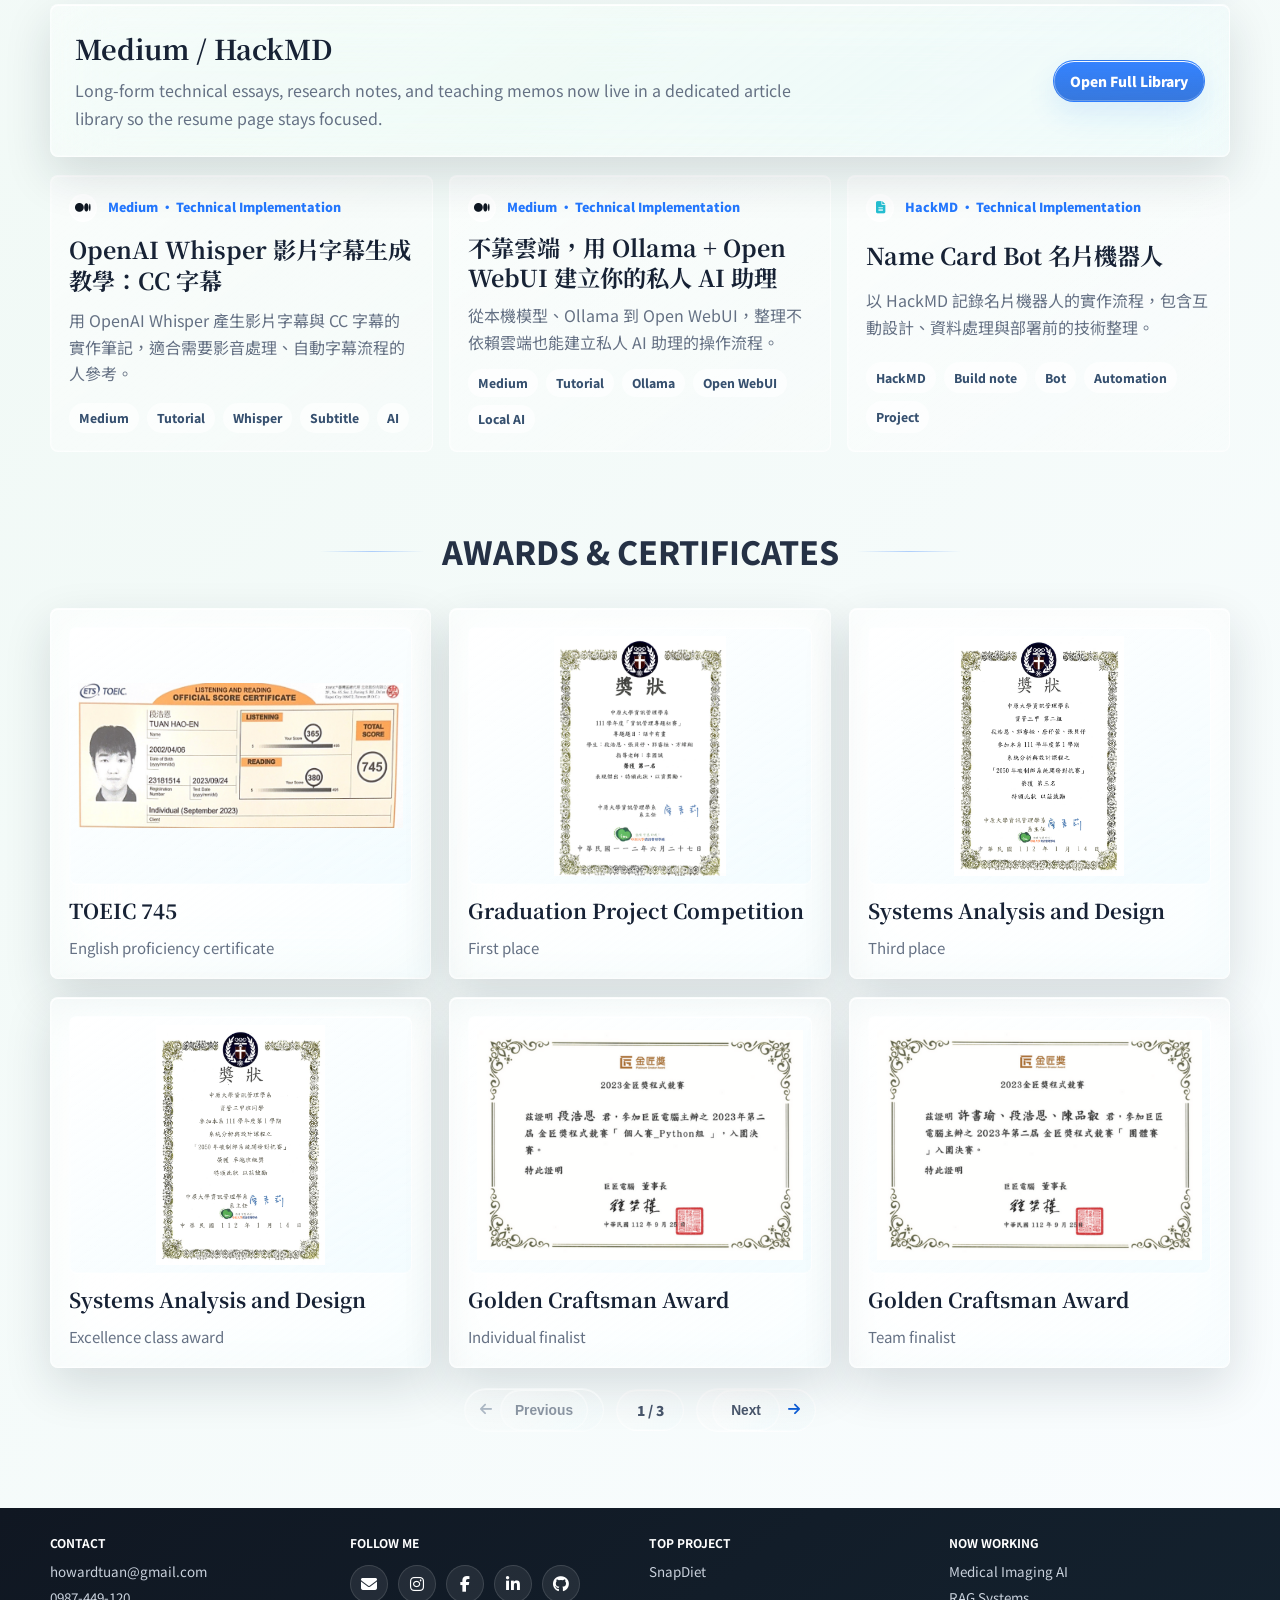
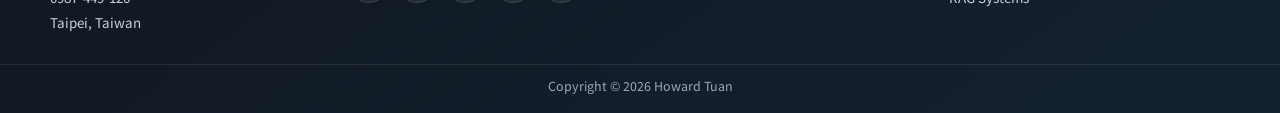
==== commit af9a3221: "修改敘述" ====
--- a/index.html
+++ b/index.html
@@ -3,15 +3,15 @@
 <head>
   <meta charset="utf-8">
   <meta name="viewport" content="width=device-width, initial-scale=1.0">
-  <meta name="description" content="段浩恩 Howard Tuan 的個人履歷網站，聚焦醫療影像 AI、RAG 系統、教學科技與可部署產品實作。">
+  <meta name="description" content="段浩恩 Howard Tuan 的個人履歷網站，聚焦醫療影像 AI、LLM/RAG、後端系統與可部署產品實作。">
   <title>Howard Tuan Resume</title>
 
   <link rel="shortcut icon" href="assets/images/gt_favicon.png">
   <link rel="preconnect" href="https://fonts.googleapis.com">
   <link rel="preconnect" href="https://fonts.gstatic.com" crossorigin>
-  <link href="https://fonts.googleapis.com/css2?family=Noto+Sans+TC:wght@400;500;700;900&family=Noto+Serif+TC:wght@600;700;900&display=swap" rel="stylesheet">
+  <link href="https://fonts.googleapis.com/css2?family=Noto+Sans+TC:wght@400;500;700;900&amp;family=Noto+Serif+TC:wght@600;700;900&amp;display=swap" rel="stylesheet">
   <link rel="stylesheet" href="https://cdnjs.cloudflare.com/ajax/libs/font-awesome/6.7.2/css/all.min.css">
-  <link rel="stylesheet" href="assets/css/resume.css?v=20260617-experience">
+  <link rel="stylesheet" href="assets/css/resume.css?v=20260811-resume-refresh">
 </head>
 <body id="top" class="home">
   <a href="#main" class="skip-link">跳至主要內容</a>
@@ -67,31 +67,31 @@
       <section class="row section topspace" id="profile" aria-label="個人簡介">
         <div class="col-full">
           <p class="lead text-center text-muted">
-            我目前就讀國立中興大學資訊管理研究所，研究與實作主軸放在
-            <strong>醫療影像 AI、RAG 問答系統、教學工具與可部署產品開發</strong>，
-            也持續在教學與實習現場把技術轉成能被理解、能被操作的流程。
+            我是國立中興大學資訊管理研究所碩士生，預計 2026 年 8 月畢業。專注於
+            <strong>醫療影像 AI、LLM/RAG、後端系統與雲端部署</strong>，
+            具備從模型開發、API 建置到產品上線的端到端實作經驗。
           </p>
 
           <div class="highlight-panel">
             <div class="metric-box">
               <div class="metric-number">4 / 45</div>
-              <div class="metric-label">Graduate Ranking</div>
-              <div class="metric-note">NCHU MIS 碩士班</div>
+              <div class="metric-label">碩班排名</div>
+              <div class="metric-note">中興資管所｜GPA 4.21 / 4.3</div>
             </div>
             <div class="metric-box">
-              <div class="metric-number">4.21 / 4.3</div>
-              <div class="metric-label">Graduate GPA</div>
-              <div class="metric-note">平均成績 92.4</div>
+              <div class="metric-number">0.84 / ≈0.90</div>
+              <div class="metric-label">論文 mAP / Dice</div>
+              <div class="metric-note">甲狀腺超音波偵測與分割</div>
             </div>
             <div class="metric-box">
-              <div class="metric-number">2021</div>
-              <div class="metric-label">Teaching Since</div>
-              <div class="metric-note">程式設計教學與帶班</div>
+              <div class="metric-number">3 週 / 5 模型</div>
+              <div class="metric-label">產品上線</div>
+              <div class="metric-note">醫療 AI × LINE Bot</div>
             </div>
             <div class="metric-box">
-              <div class="metric-number">Medical AI</div>
-              <div class="metric-label">Core Focus</div>
-              <div class="metric-note">Detection / Segmentation / Classification</div>
+              <div class="metric-number">近 500 位</div>
+              <div class="metric-label">產品採用</div>
+              <div class="metric-note">SnapDiet 上線首月 LINE 好友</div>
             </div>
           </div>
         </div>
@@ -103,9 +103,9 @@
         </h2>
         <div class="card-grid three-col">
           <article class="info-card">
-            <time>2024 - 2026</time>
+            <time>2024 - 2026（預計 8 月畢業）</time>
             <h3>國立中興大學 資訊管理學研究所</h3>
-            <p>畢業排名 4/45，平均成績 92.4，GPA 4.21/4.3。</p>
+            <p>碩班排名 4/45，平均成績 92.4，GPA 4.21/4.3。</p>
             <p>論文：基於深度學習模型應用於甲狀腺超音波影像之良惡性結節偵測、分割與分類研究。</p>
           </article>
           <article class="info-card">
@@ -129,93 +129,30 @@
         <div class="timeline-wrap">
           <details class="timeline-card experience-card">
             <summary>
-              <span class="timeline-badge">Dec 2021 - Now</span>
-              <h3>兒童程式設計老師 / 橘子蘋果程式學苑</h3>
-              <p>教授 APCS、Scratch、Python、JavaScript、HTML、Database、Algorithm 與 AI，協助學生建立程式基礎與解題能力。</p>
-            </summary>
-            <div class="experience-detail">
-              <button class="experience-visual" type="button" data-visual="teaching">
-                <img src="assets/images/experience/橘蘋上課截圖.png" alt="橘子蘋果程式學苑課堂截圖">
-              </button>
-              <div>
-                <h4>課程與教學現場</h4>
-                <p>把抽象的程式概念拆成可操作的練習，依學生程度調整 APCS、Python 與網頁課程節奏。</p>
-                <ul>
-                  <li>設計循序練習與專題任務，協助學生建立可遷移的解題能力。</li>
-                  <li>帶領學生理解演算法、資料結構與基礎 AI 概念。</li>
-                  <li>將教學回饋整理成更穩定的課堂流程與範例素材。</li>
-                </ul>
-              </div>
-            </div>
-          </details>
-          <details class="timeline-card experience-card">
-            <summary>
-              <span class="timeline-badge">Sep 2024 - Jul 2026</span>
-              <h3>教學助理 / 精準醫學與臨床轉譯研究實驗室</h3>
-              <p>協助資料探勘與大數據分析課程之設計、作業評分與 Python 輔導。</p>
-            </summary>
-            <div class="experience-detail">
-              <button class="experience-visual" type="button" data-visual="lab">
-                <img src="assets/images/experience/中興助教.png" alt="國立中興大學助教課程畫面">
-              </button>
-              <div>
-                <h4>資料分析課程支援</h4>
-                <p>協助學生把資料前處理、模型訓練與結果解讀串成完整分析流程。</p>
-                <ul>
-                  <li>支援 Python、資料探勘與大數據分析課程作業。</li>
-                  <li>協助整理題目規格、評分標準與常見錯誤。</li>
-                  <li>以回饋方式幫助學生修正資料處理與程式邏輯。</li>
-                </ul>
-              </div>
-            </div>
-          </details>
-          <details class="timeline-card experience-card">
-            <summary>
-              <span class="timeline-badge">Dec 2025 & Jan 2026</span>
-              <h3>AI 與資料科學工作坊講師 / 國立中興大學附中</h3>
-              <p>規劃互動式 Python 課程，帶領高中學生理解資料探勘與機器學習概念。</p>
-            </summary>
-            <div class="experience-detail">
-              <button class="experience-visual" type="button" data-visual="workshop">
-                <img src="assets/images/experience/AI%20工作坊講師.jpg" alt="AI 工作坊講師現場照片">
-              </button>
-              <div>
-                <h4>AI 工作坊設計</h4>
-                <p>將資料科學與機器學習概念轉成高中生能立即操作的實作活動。</p>
-                <ul>
-                  <li>規劃互動式 Python 實作，降低第一次接觸 AI 的門檻。</li>
-                  <li>用資料集與模型結果引導學生理解資料探勘流程。</li>
-                  <li>把課程拆成概念、實作、討論與成果整理四段。</li>
-                </ul>
-              </div>
-            </div>
-          </details>
-          <details class="timeline-card experience-card">
-            <summary>
-              <span class="timeline-badge">Feb 2026 - Mar 2026</span>
-              <h3>Cancell公司 AI 實習生 / Insight 平台與 LINE Bot</h3>
-              <p>協助開發傷口影像辨識模型，並將 Insight 平台功能整合至 LINE Bot。</p>
+              <span class="timeline-badge">2026 年 2 月－3 月</span>
+              <h3>AI 軟體工程實習生 / 健細胞科技</h3>
+              <p>以 YOLO、Python 與 Django 開發醫療影像推論服務，3 週內完成 5 個 AI 模型與 LINE Bot 整合並正式上線。</p>
             </summary>
             <div class="experience-detail">
               <button class="experience-visual" type="button" data-visual="medical">
                 <img src="assets/images/experience/insight平台-linebot.jpg" alt="Cancell Insight 平台與 LINE Bot 整合畫面">
               </button>
               <div>
-                <h4>影像辨識與產品整合</h4>
-                <p>協助把醫療影像辨識模型與既有平台流程整合，讓模型輸出能接到使用情境。</p>
-                <ul>
-                  <li>參與傷口影像資料整理與辨識模型開發。</li>
-                  <li>協助 Insight 平台功能與 LINE Bot 流程串接。</li>
-                  <li>關注模型結果如何被實際工作流程理解與使用。</li>
+                <h4>醫療影像 AI 與產品落地</h4>
+                <p>參與傷口辨識模型、後端 API 與 LINE Bot 的完整開發流程，將既有 Insight Web 功能轉為可直接使用的服務。</p>
+                <ul>
+                  <li>整合 5 個 AI 模型、LINE Messaging API 與資料流程，3 週內開發完成並正式上線。</li>
+                  <li>使用 YOLO 參與傷口影像資料整理、模型測試與效能驗證；以 Django 建置推論 API。</li>
+                  <li>參與中國醫藥大學產學合作智慧醫療專案，使用 Git 完成功能開發、測試與問題修正。</li>
                 </ul>
               </div>
             </div>
           </details>
           <details class="timeline-card experience-card">
             <summary>
-              <span class="timeline-badge">Feb 2024 - Jun 2024</span>
+              <span class="timeline-badge">2024 年 2 月－6 月</span>
               <h3>軟體工程實習生 / 國泰人壽軟體桃園開發中心</h3>
-              <p>參與逆向工程專案，開發 Java Method 自動轉換為 SPEC 文件功能。</p>
+              <p>開發 Java 程式逆向分析工具，將單一 Method 的 SPEC 文件生成時間縮短至平均約 5 秒。</p>
             </summary>
             <div class="experience-detail">
               <button class="experience-visual" type="button" data-visual="engineering">
@@ -223,11 +160,95 @@
               </button>
               <div>
                 <h4>軟體文件自動化</h4>
-                <p>參與 Java method 分析與 SPEC 文件生成流程，協助團隊降低文件整理成本。</p>
-                <ul>
-                  <li>分析既有程式碼結構，整理 method 與規格文件之間的對應。</li>
-                  <li>協助建立自動轉換邏輯，讓文件產出更一致。</li>
-                  <li>熟悉企業開發流程中的規格、維護與溝通需求。</li>
+                <p>結合靜態程式分析與 AI 文件生成，自動解析 Method 邏輯並產生一致的 SPEC 文件。</p>
+                <ul>
+                  <li>將單一 Method 的分析與文件產出時間縮短至平均約 5 秒。</li>
+                  <li>使用 Java 進行企業內部系統功能開發與程式架構分析。</li>
+                  <li>以 Git 參與需求討論、功能開發、測試與問題修正，熟悉企業軟體工程流程。</li>
+                </ul>
+              </div>
+            </div>
+          </details>
+          <details class="timeline-card experience-card">
+            <summary>
+              <span class="timeline-badge">2021 年 8 月－2026 年 8 月</span>
+              <h3>線上程式設計老師 / 橘子蘋果程式學苑</h3>
+              <p>長期教授 Scratch、Python、HTML/CSS、JavaScript、資料庫、演算法與 APCS，並以 AI 工具改善課後行政流程。</p>
+            </summary>
+            <div class="experience-detail">
+              <button class="experience-visual" type="button" data-visual="teaching">
+                <img src="assets/images/experience/橘蘋上課截圖.png" alt="橘子蘋果程式學苑線上課堂截圖">
+              </button>
+              <div>
+                <h4>五年教學與流程改善</h4>
+                <p>依學生年齡與程度規劃小班課程、專題任務與 APCS 訓練，把抽象概念轉成可操作的練習。</p>
+                <ul>
+                  <li>提供即時除錯、學習引導與技術諮詢，培養學生的邏輯思考與自主解題能力。</li>
+                  <li>設計教材、練習題與驗收活動，並依學習回饋持續調整課程節奏。</li>
+                  <li>開發 AI 聯絡簿生成系統，將每次課程紀錄由數分鐘縮短至數十秒，已用於日常教學。</li>
+                </ul>
+              </div>
+            </div>
+          </details>
+          <details class="timeline-card experience-card">
+            <summary>
+              <span class="timeline-badge">2024 年 9 月－2026 年 7 月</span>
+              <h3>教學助理 / 國立中興大學資訊管理學系</h3>
+              <p>支援資料探勘、大數據分析與 AI 課程的教材整理、作業評分、學生輔導及 Python 實作。</p>
+            </summary>
+            <div class="experience-detail">
+              <button class="experience-visual" type="button" data-visual="lab">
+                <img src="assets/images/experience/中興助教.png" alt="國立中興大學教學助理課程畫面">
+              </button>
+              <div>
+                <h4>課程支援與地端 RAG 助教</h4>
+                <p>協助學生串起資料前處理、模型訓練與結果解讀，並把重複問答轉為可自主查詢的課程工具。</p>
+                <ul>
+                  <li>支援課程規劃、教材整理、作業批改、學生輔導與實作技術支援。</li>
+                  <li>以 Open WebUI、ChromaDB 與本地 LLM 建置 RAG 助教，支援教材與作業問答。</li>
+                  <li>系統延伸至自動出題與章節摘要，獲教育部教學實踐研究計畫支持及系上專題競賽佳作。</li>
+                </ul>
+              </div>
+            </div>
+          </details>
+          <details class="timeline-card experience-card">
+            <summary>
+              <span class="timeline-badge">2025 年 12 月、2026 年 1 月</span>
+              <h3>AI 與資料科學工作坊講師 / 國立中興大學附中</h3>
+              <p>規劃互動式 Python 實作，帶領高中學生從資料處理進入資料探勘與機器學習。</p>
+            </summary>
+            <div class="experience-detail">
+              <button class="experience-visual" type="button" data-visual="workshop">
+                <img src="assets/images/experience/AI%20工作坊講師.jpg" alt="AI 與資料科學工作坊教學現場">
+              </button>
+              <div>
+                <h4>AI 工作坊設計與授課</h4>
+                <p>把資料科學與機器學習概念拆成高中生能立即操作、觀察並討論的活動。</p>
+                <ul>
+                  <li>以互動式 Python 實作降低第一次接觸 AI 與資料探勘的門檻。</li>
+                  <li>使用資料集與模型輸出引導學生理解分析流程及結果意義。</li>
+                  <li>將課程組織為概念、實作、討論與成果整理四個階段。</li>
+                </ul>
+              </div>
+            </div>
+          </details>
+          <details class="timeline-card experience-card">
+            <summary>
+              <span class="timeline-badge">2020 年 9 月－2023 年 6 月</span>
+              <h3>早期教學與學生領導經驗</h3>
+              <p>涵蓋 Minecraft Education 程式教學、資管系系學會總務長與魔術社教學長，累積教學、財務及團隊協作能力。</p>
+            </summary>
+            <div class="experience-detail">
+              <div class="experience-visual experience-icon" data-visual="leadership" aria-hidden="true">
+                <i class="fas fa-people-group"></i>
+              </div>
+              <div>
+                <h4>教學、組織與公開表達</h4>
+                <p>把三段較早期但具延續性的經歷整合呈現，保留能力脈絡而不增加過多獨立欄位。</p>
+                <ul>
+                  <li>於夢想機器人教室教授 Minecraft Education，以迴圈、條件、函式與變數帶領學生完成遊戲專案。</li>
+                  <li>擔任資管系系學會總務長，負責活動預算、採購核銷、資源配置與跨部門協作。</li>
+                  <li>擔任魔術社教學長，規劃社課與教材、帶領社員學習，培養公開表達、領導與臨場應變能力。</li>
                 </ul>
               </div>
             </div>
@@ -244,16 +265,16 @@
             <summary>
               <span class="project-chip">Master Thesis</span>
               <h3>甲狀腺超音波結節偵測、分割與分類研究</h3>
-              <p>YOLOv11 / ResNet50 / Flask GUI / Medical Imaging</p>
+              <p>YOLO / CNN / Transformer / Medical Imaging</p>
             </summary>
             <div class="project-body">
               <div class="project-readme">
                 <h4>README 摘要</h4>
-                <p>碩士論文主題聚焦於甲狀腺超音波影像中的結節偵測、分割與良惡性分類。系統將三個模型模組串成可展示的臨床輔助流程。</p>
-                <ul>
-                  <li>使用 YOLOv11 進行結節位置偵測。</li>
-                  <li>以 ResNet50 / timm 對 ROI 進行良惡性二分類。</li>
-                  <li>整合 Flask GUI，讓研究成果可被視覺化展示。</li>
+                <p>與醫療單位合作建立甲狀腺超音波資料集，串接結節偵測、分割與良惡性分類，形成可展示的臨床輔助流程。</p>
+                <ul>
+                  <li>使用 YOLO 系列模型進行結節位置偵測與影像分割。</li>
+                  <li>結合 CNN 與 Transformer 完成良惡性分類。</li>
+                  <li>偵測 mAP@50:95 達 0.84、分割 Dice Score 約 0.90。</li>
                 </ul>
               </div>
               <div class="project-links">
@@ -266,16 +287,16 @@
             <summary>
               <span class="project-chip">Product</span>
               <h3>SnapDiet 飲控小幫手</h3>
-              <p>Nutrition assistant / Image-based meal logging / Zeabur</p>
+              <p>OpenAI Vision / LINE Bot / Django / PostgreSQL / Docker</p>
             </summary>
             <div class="project-body">
               <div class="project-readme">
                 <h4>README 摘要</h4>
-                <p>SnapDiet 是飲食控制工具，目標是讓使用者透過照片與聊天互動快速記錄餐點，掌握熱量、營養素與當日累計。</p>
-                <ul>
-                  <li>以餐點照片降低飲食紀錄門檻。</li>
-                  <li>提供熱量、蛋白質、脂肪、碳水與每日累計資訊。</li>
-                  <li>已部署公開站點，可直接對外展示產品體驗。</li>
+                <p>SnapDiet 讓使用者拍攝餐點後即可取得營養分析並記錄每日飲食，已部署至 Zeabur 並持續維運。</p>
+                <ul>
+                  <li>整合 OpenAI Vision、LINE Messaging API、PostgreSQL、Docker 與 Django。</li>
+                  <li>上線一個月內累積近 500 位 LINE 官方帳號好友。</li>
+                  <li>與專業營養師合作改善分析與建議，獨立完成需求、開發、容器化及部署。</li>
                 </ul>
               </div>
               <div class="project-links">
@@ -309,21 +330,21 @@
           <details class="project-tile">
             <summary>
               <span class="project-chip">EdTech</span>
-              <h3>OrangeAppleAssistant</h3>
-              <p>Python desktop app / AI writing assistant / Teaching workflow</p>
+              <h3>橘子蘋果 AI 聯絡簿生成系統</h3>
+              <p>Teaching workflow / LLM / Web app / Production use</p>
             </summary>
             <div class="project-body">
               <div class="project-readme">
                 <h4>README 摘要</h4>
-                <p>這是一個面向教學現場的課堂紀錄與聯絡簿生成工具，幫助老師快速整理學習表現與家長溝通內容。</p>
-                <ul>
-                  <li>支援題庫抽題、課程與堂數對應流程。</li>
-                  <li>一鍵複製聯絡簿文字，減少行政時間。</li>
-                  <li>建立在真實教學痛點之上，不只是展示型 demo。</li>
+                <p>依課程資料與學生表現關鍵字自動生成自然、一致的課後紀錄，已實際用於日常教學。</p>
+                <ul>
+                  <li>建立課程教材、重點知識與驗收問題資料，讓輸出貼合實際教學內容。</li>
+                  <li>以 LLM 根據課程與少量表現關鍵字產生完整學習紀錄。</li>
+                  <li>將原本數分鐘的課後行政流程縮短至數十秒，提升內容一致性。</li>
                 </ul>
               </div>
               <div class="project-links">
-                <a href="https://github.com/howardtuan/OrangeAppleAssistant" target="_blank" rel="noopener noreferrer">GitHub / README</a>
+                <a href="https://howard-orangeapple.zeabur.app/" target="_blank" rel="noopener noreferrer">Live Site</a>
               </div>
             </div>
           </details>
@@ -337,11 +358,11 @@
             <div class="project-body">
               <div class="project-readme">
                 <h4>README 摘要</h4>
-                <p>把口說內容即時轉成可理解的視覺資訊、搜尋結果、簡報與大綱，整合語音辨識、智慧搜尋、圖表、簡報與對話代理。</p>
+                <p>擔任團隊組長與主要開發者，整合語意分析、視覺資訊、搜尋、簡報與對話功能；作品獲系上畢業專題競賽第一名。</p>
                 <ul>
                   <li>自然語言具象化與本機相簿語意選圖。</li>
                   <li>口說簡報與對話整理流程。</li>
-                  <li>支援 Ollama 地端模型與工具路由概念。</li>
+                  <li>負責時程規劃、工作分配、後端架構、API 串接與系統整合。</li>
                 </ul>
               </div>
               <div class="project-links">
@@ -359,11 +380,11 @@
             <div class="project-body">
               <div class="project-readme">
                 <h4>README 摘要</h4>
-                <p>這一類專案呈現的是我在知識整理、索引建立、圖譜檢索與語言模型回應流程上的整合能力。</p>
+                <p>整合圖譜檢索與地端課程問答：一套處理複雜關係查詢，一套支援學生自主查詢教材與作業。</p>
                 <ul>
                   <li>使用圖結構檢索改善複雜角色關係查詢。</li>
-                  <li>建置地端 RAG 系統支援課程內容與作業規範問答。</li>
-                  <li>熟悉 Ollama、向量資料庫與文件導入流程。</li>
+                  <li>以 Open WebUI、ChromaDB 與本地 LLM 建置課程 RAG 助教。</li>
+                  <li>導入課程後延伸自動出題與摘要，獲教學實踐研究計畫支持及系上佳作。</li>
                 </ul>
               </div>
               <div class="project-links">
@@ -687,8 +708,8 @@
 
   </script>
   <script src="assets/js/writing.js?v=20260617-articles"></script>
-  <script src="assets/js/site-interactions.js?v=20260617-experience-lightbox"></script>
-  <script src="assets/js/site-language.js?v=20260617-experience"></script>
+  <script src="assets/js/site-interactions.js?v=20260811-resume-refresh"></script>
+  <script src="assets/js/site-language.js?v=20260811-resume-refresh"></script>
   <script src="assets/js/leetcode.js?v=20260618-leetcode"></script>
   <script src="assets/js/github.js?v=20260618-github"></script>
   <div class="certificate-lightbox" data-certificate-lightbox hidden>
--- a/assets/css/resume.css
+++ b/assets/css/resume.css
@@ -417,9 +417,10 @@
 .metric-number {
   color: #182235;
   font-family: "Noto Serif TC", serif;
-  font-size: 2rem;
+  font-size: clamp(1.55rem, 2.3vw, 2rem);
   font-weight: 700;
   line-height: 1.2;
+  overflow-wrap: anywhere;
 }
 
 .metric-label {
@@ -521,6 +522,7 @@
   font-family: "Noto Serif TC", serif;
   font-size: 1.55rem;
   line-height: 1.35;
+  overflow-wrap: anywhere;
 }
 
 .info-card p,
@@ -675,6 +677,23 @@
   background:
     linear-gradient(145deg, rgba(173, 125, 40, 0.72), rgba(36, 120, 255, 0.42)),
     linear-gradient(180deg, rgba(255, 255, 255, 0.32), rgba(255, 255, 255, 0));
+}
+
+.experience-visual[data-visual="leadership"] {
+  background:
+    linear-gradient(145deg, rgba(142, 91, 198, 0.76), rgba(36, 120, 255, 0.46)),
+    linear-gradient(180deg, rgba(255, 255, 255, 0.32), rgba(255, 255, 255, 0));
+}
+
+.experience-icon {
+  cursor: default;
+  font-size: 3.25rem;
+}
+
+.experience-icon:hover {
+  border-color: rgba(255, 255, 255, 0.7);
+  box-shadow: var(--glass-inset), 0 18px 36px rgba(36, 120, 255, 0.16);
+  transform: none;
 }
 
 .experience-detail h4 {
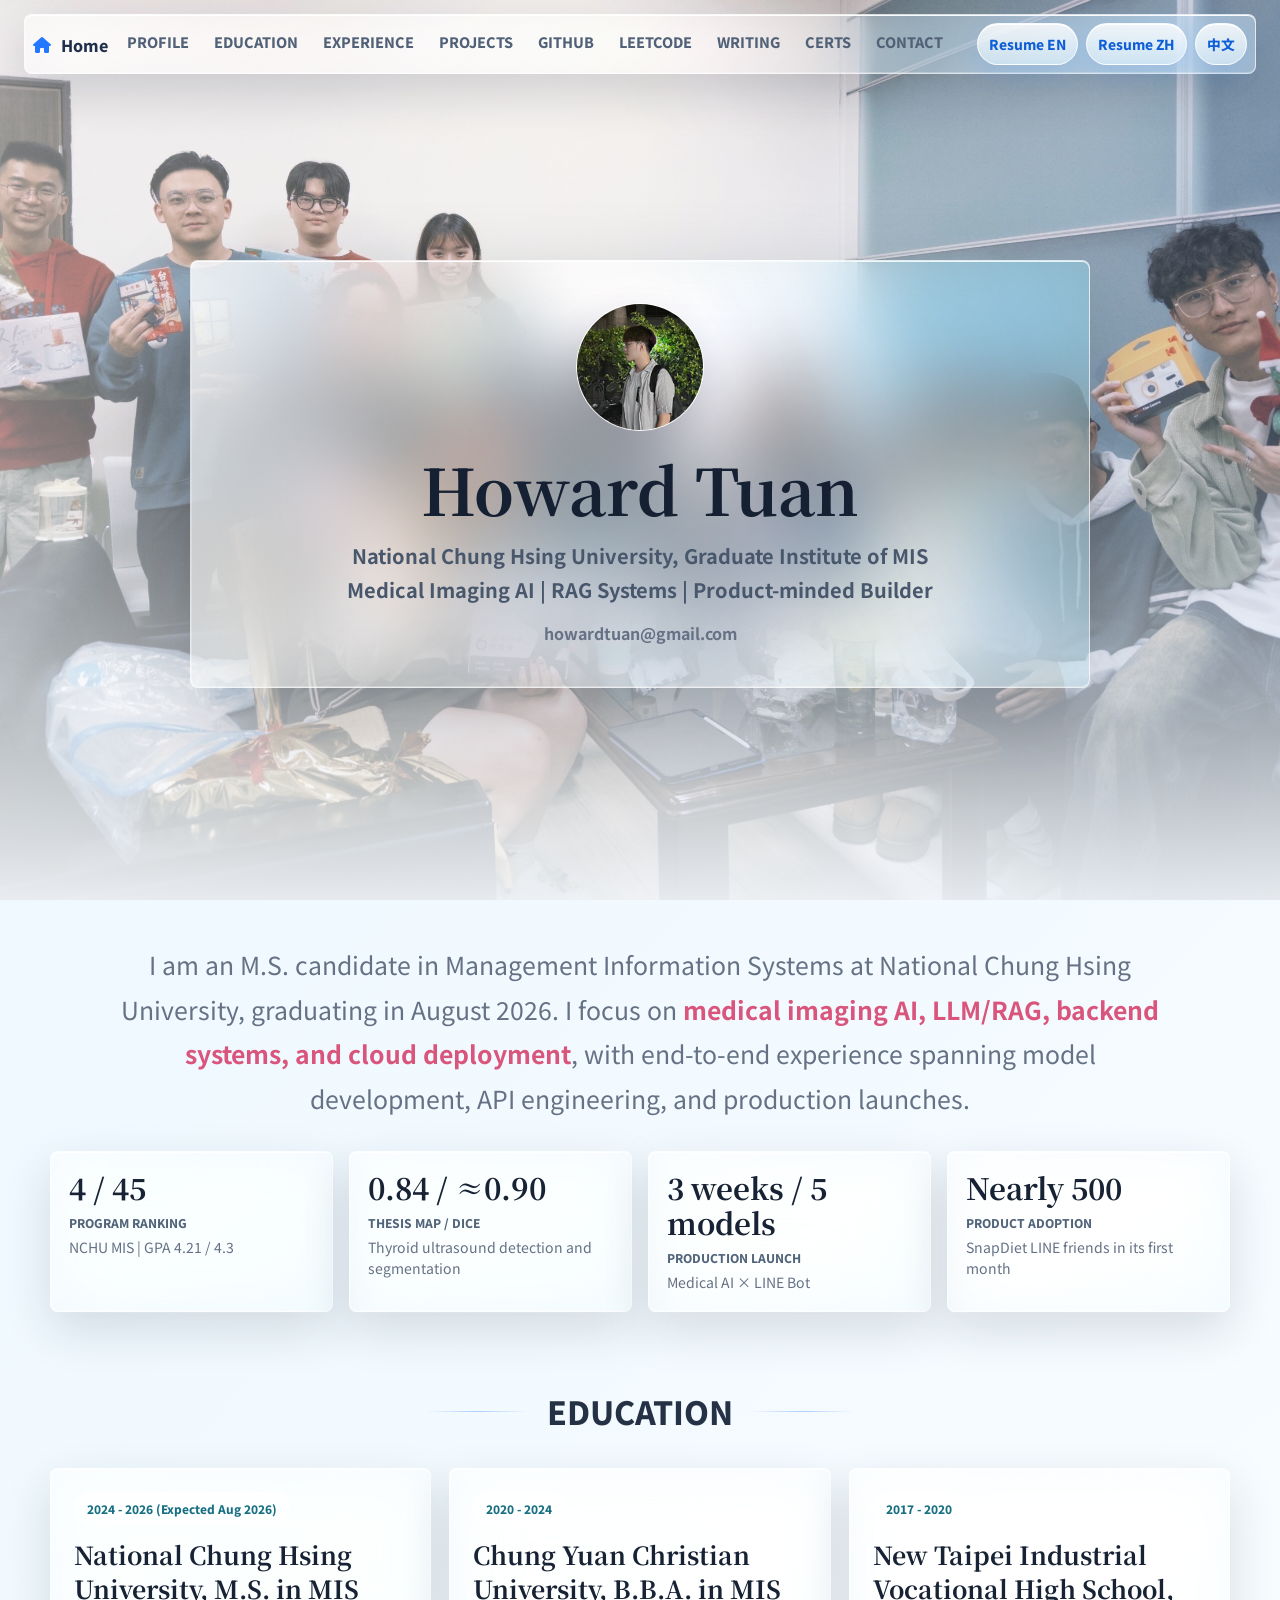
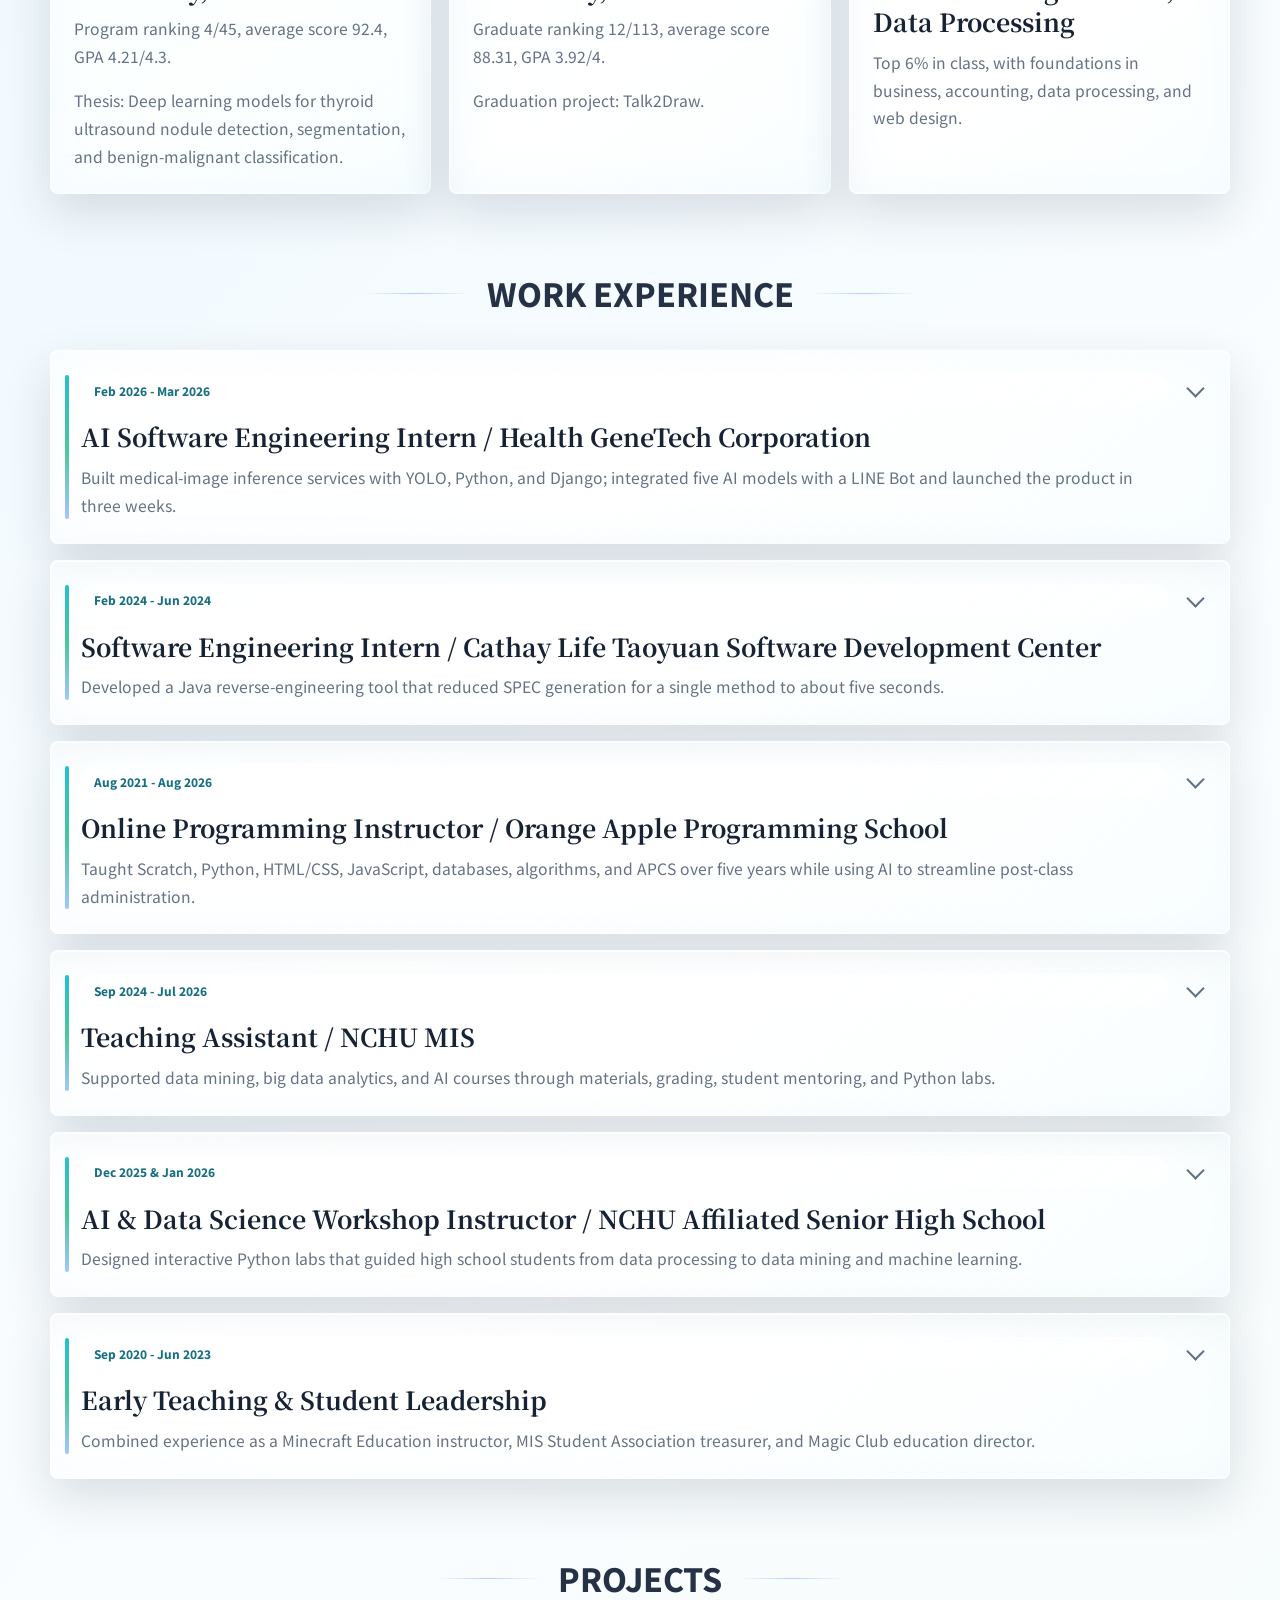
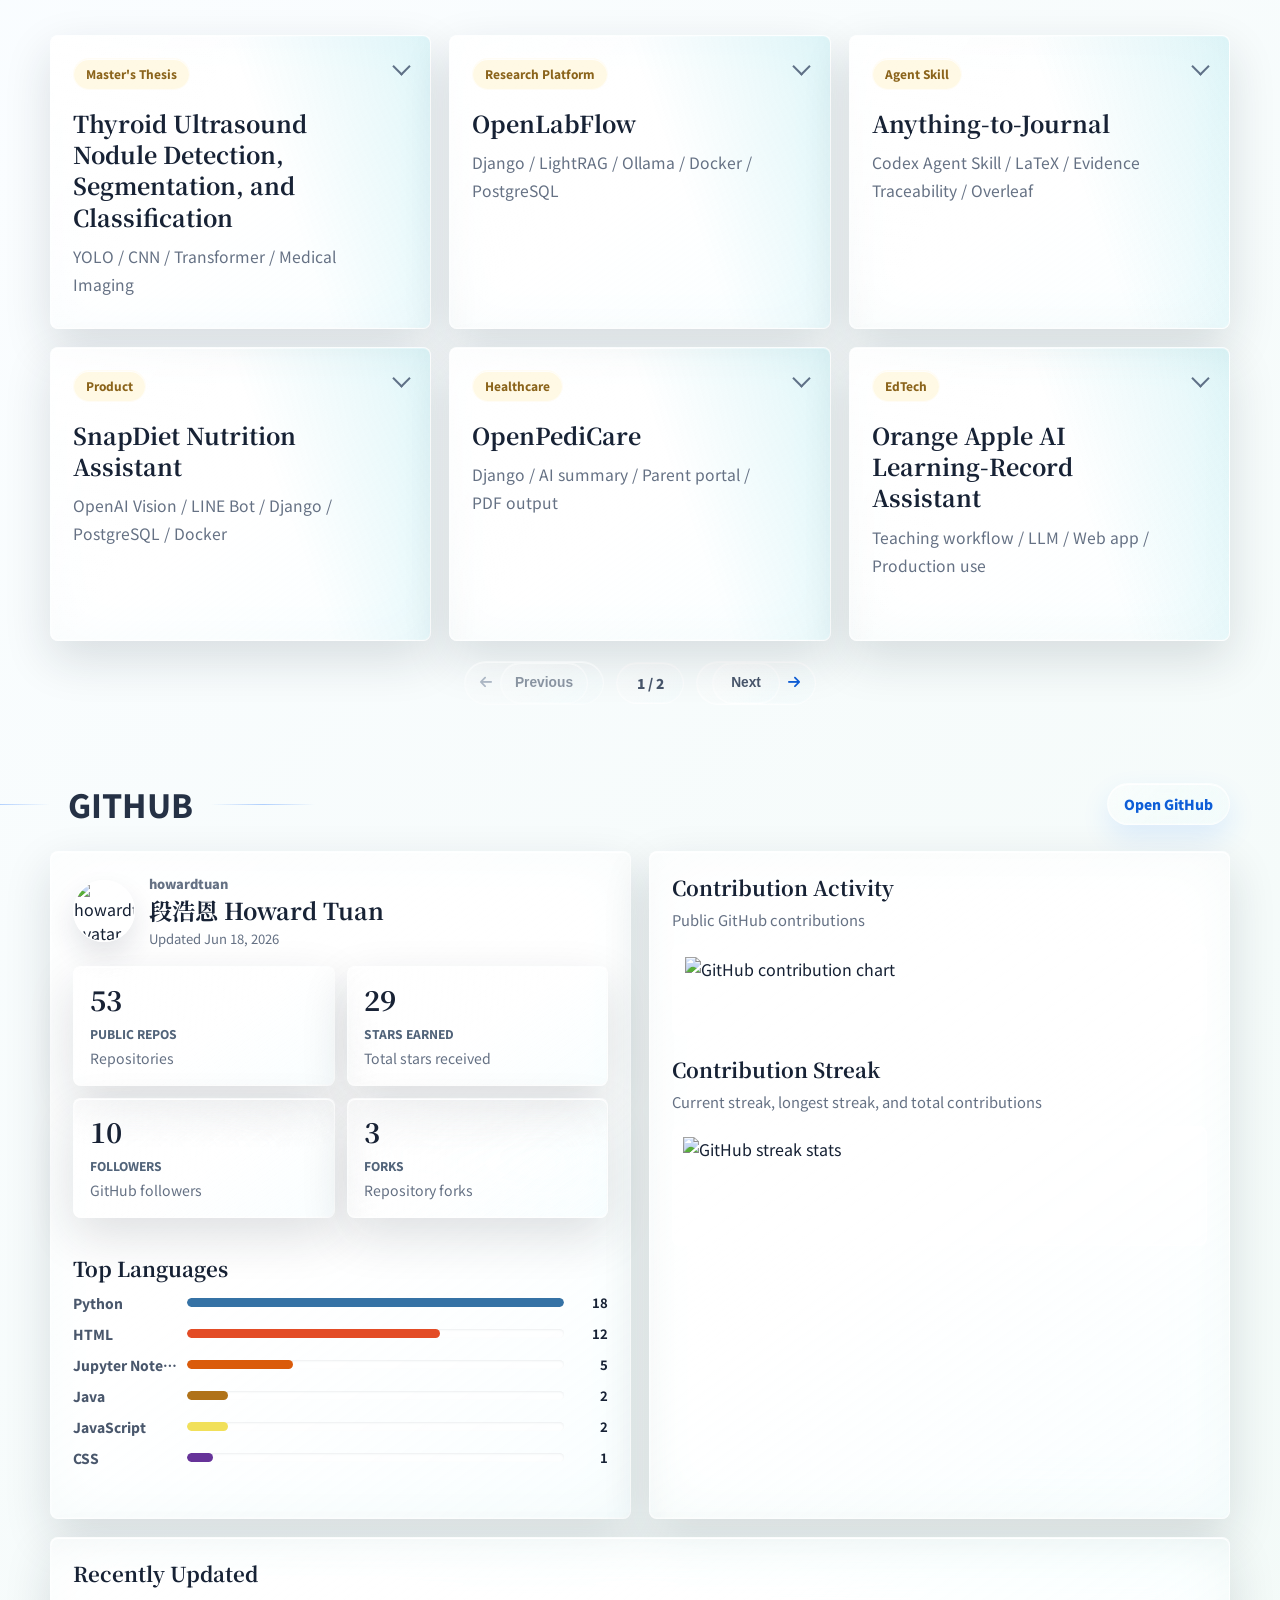
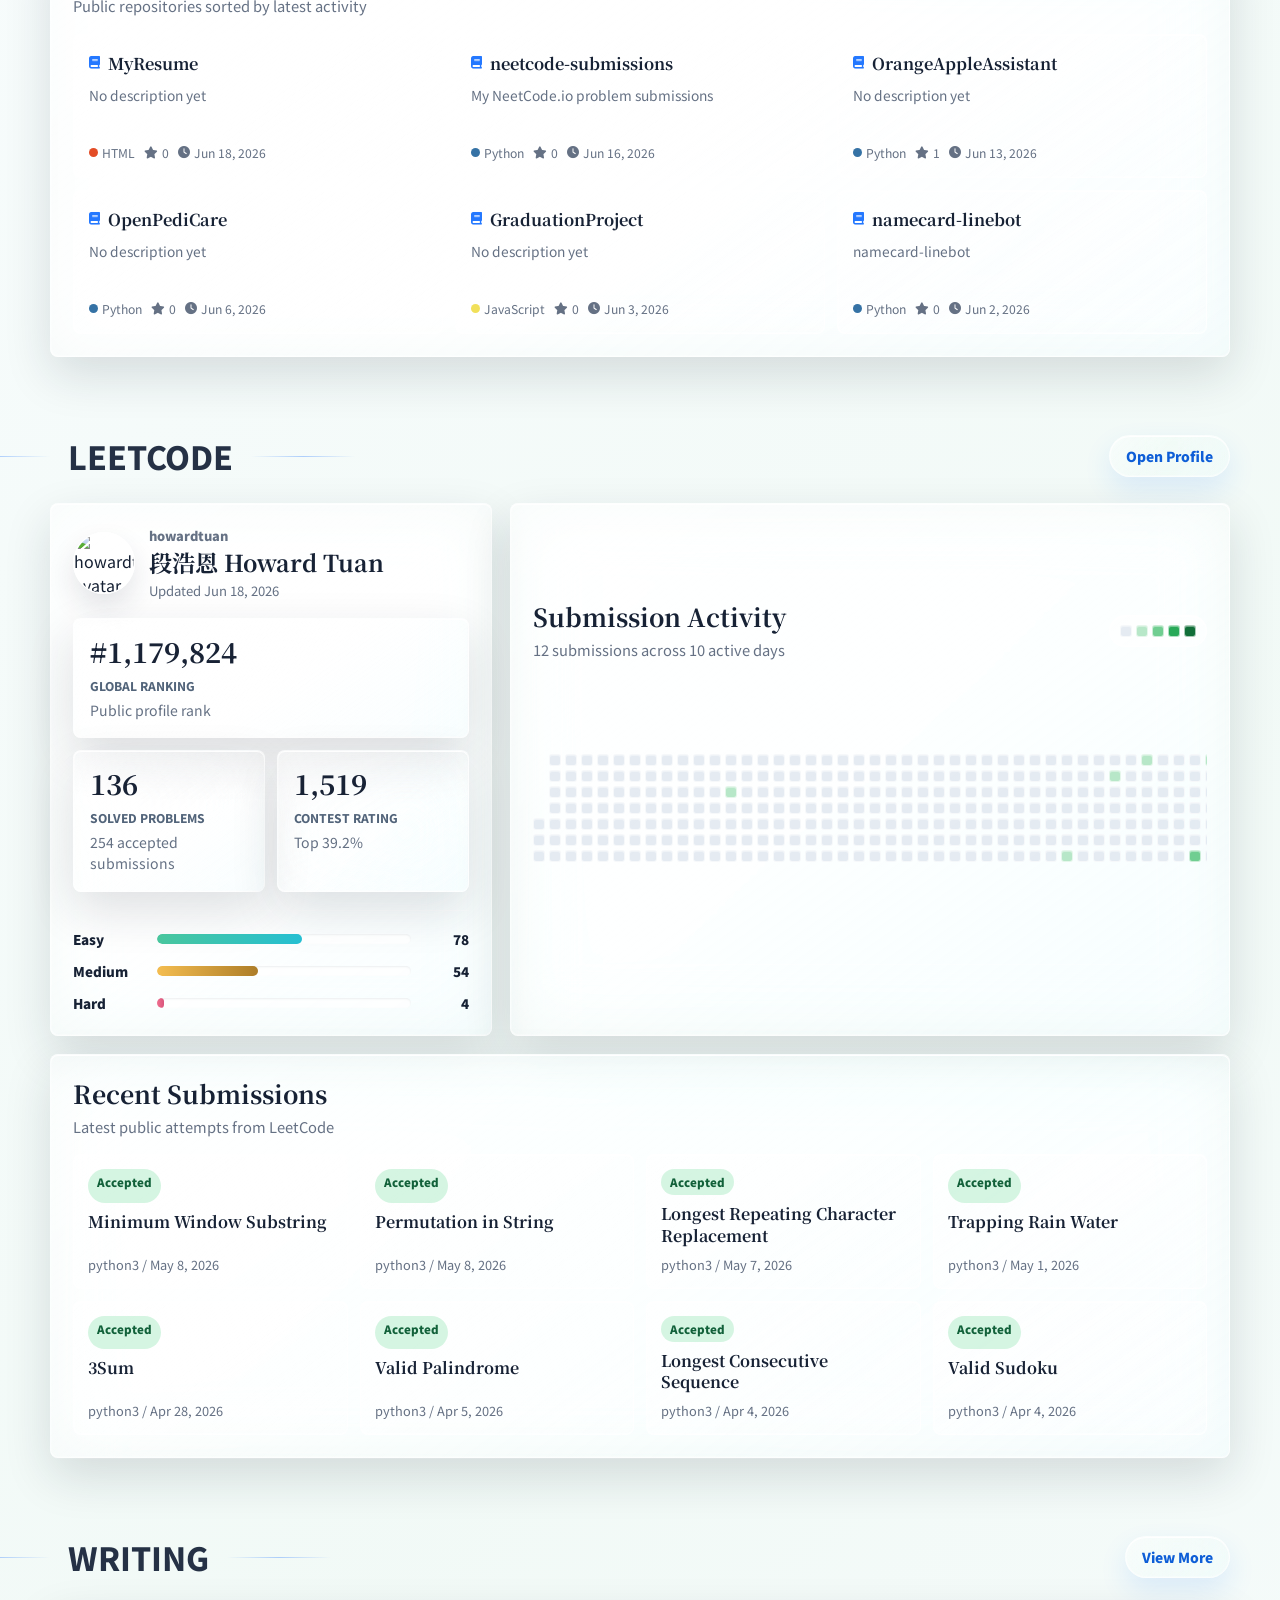
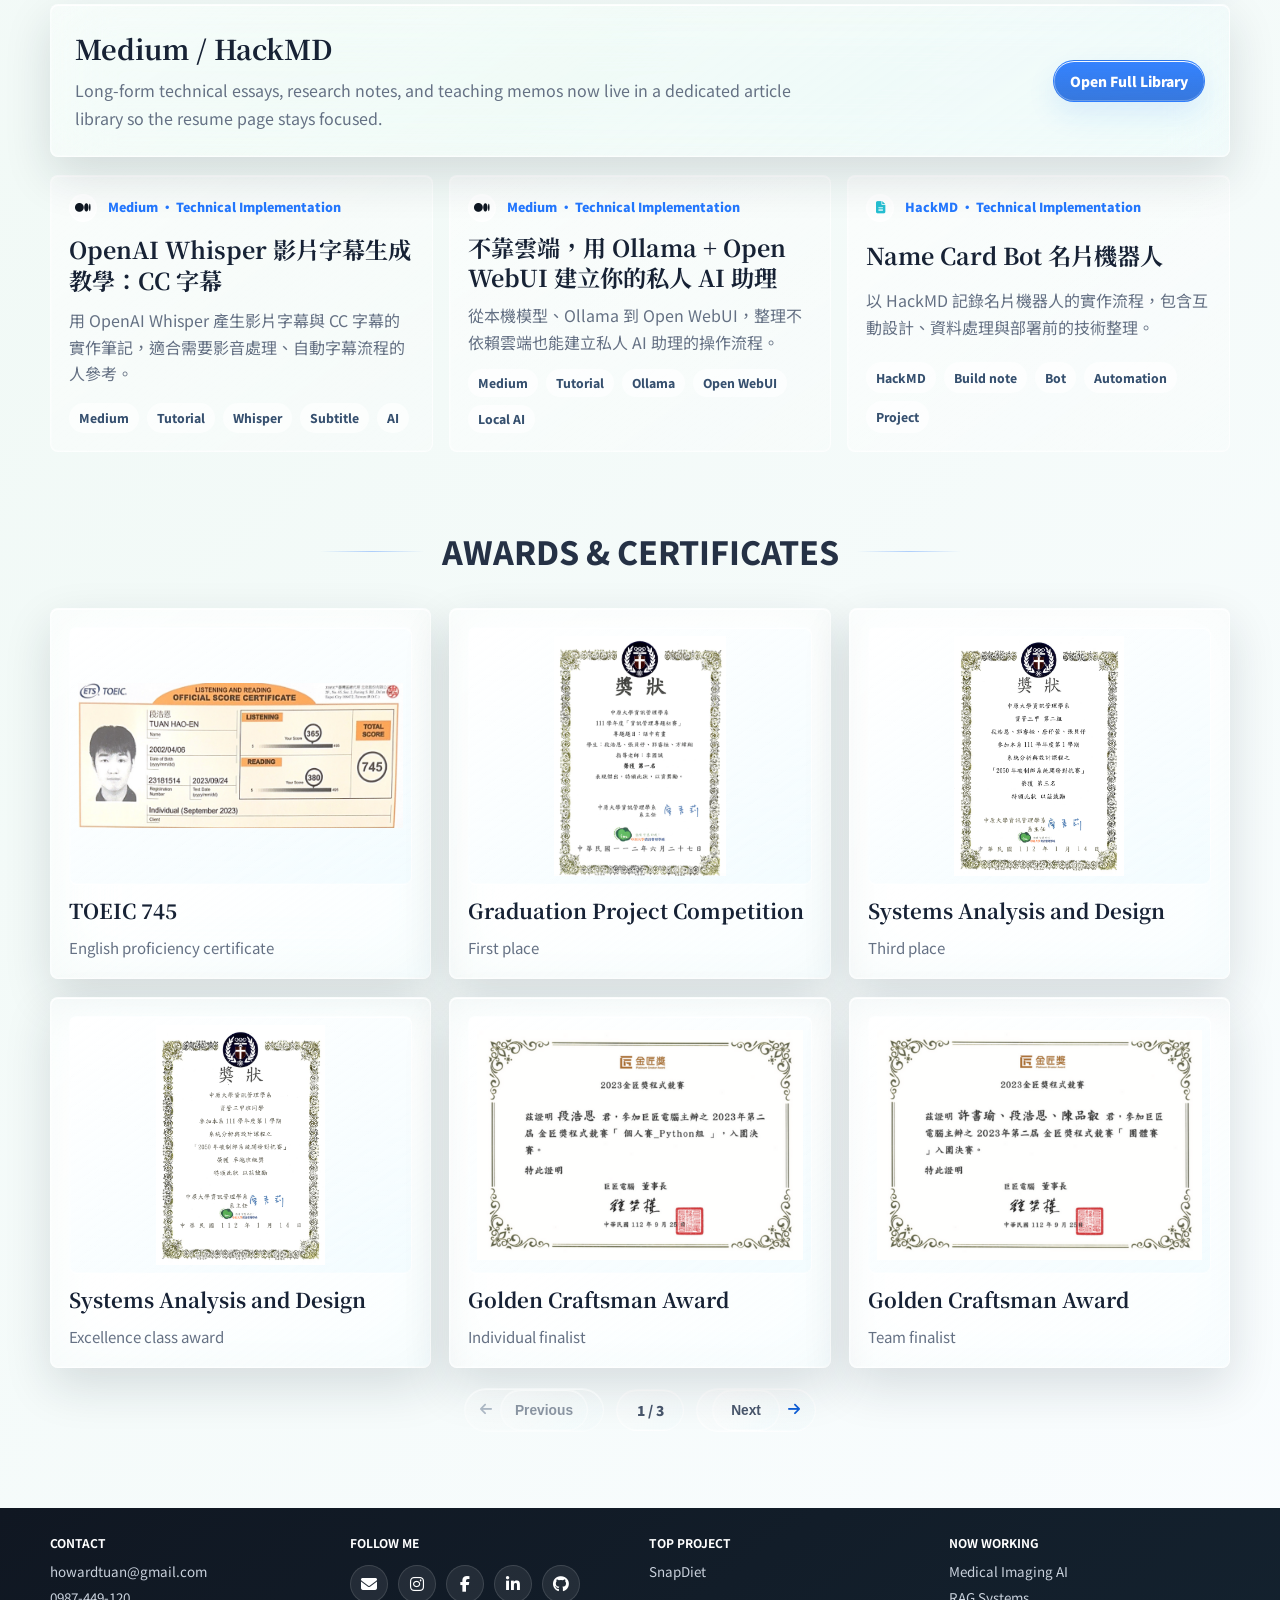
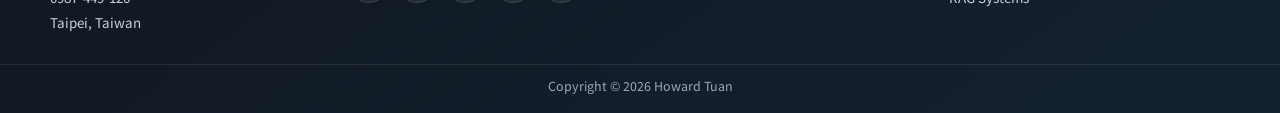
==== commit ba53eb07: "add 2 project" ====
--- a/index.html
+++ b/index.html
@@ -285,6 +285,51 @@
 
           <details class="project-tile">
             <summary>
+              <span class="project-chip">Research Platform</span>
+              <h3>OpenLabFlow</h3>
+              <p>Django / LightRAG / Ollama / Docker / PostgreSQL</p>
+            </summary>
+            <div class="project-body">
+              <div class="project-readme">
+                <h4>README 摘要</h4>
+                <p>自架式開源研究知識與分析工作區，整合 RAG 對話、來源 PDF 預覽、文件匯入、資料分析與文獻收件匣。</p>
+                <ul>
+                  <li>以 LightRAG 與本地 Ollama 模型提供多種檢索模式，回答後可回溯來源 PDF。</li>
+                  <li>支援 Excel、CSV、TSV 與 JSON，於無網路的隔離容器執行模型規劃的分析程式。</li>
+                  <li>使用 Docker Compose 整合 Django、PostgreSQL、LightRAG、背景工作與分析服務。</li>
+                </ul>
+              </div>
+              <div class="project-links">
+                <a href="https://github.com/howardtuan/OpenLabFlow" target="_blank" rel="noopener noreferrer">GitHub / README</a>
+              </div>
+            </div>
+          </details>
+
+          <details class="project-tile">
+            <summary>
+              <span class="project-chip">Agent Skill</span>
+              <h3>Anything-to-Journal</h3>
+              <p>Codex Agent Skill / LaTeX / Evidence Traceability / Overleaf</p>
+            </summary>
+            <div class="project-body">
+              <div class="project-readme">
+                <h4>README 摘要</h4>
+                <p>將研究資料夾中的混合素材轉成證據可追溯的期刊或研討會論文、可編輯 LaTeX、檢查後 PDF 與 Overleaf 上傳包。</p>
+                <ul>
+                  <li>支援 PDF、Word、筆記、試算表、資料集、圖表、參考文獻與官方投稿模板。</li>
+                  <li>為每份來源建立穩定 ID 與 SHA-256 紀錄，並將使用證據對應回論文內容。</li>
+                  <li>可依通用格式或指定投稿場域產出完整、可稽核且可繼續編輯的投稿專案。</li>
+                </ul>
+              </div>
+              <div class="project-links">
+                <a href="https://github.com/howardtuan/Anything-to-Journal" target="_blank" rel="noopener noreferrer">GitHub / README</a>
+                <a href="https://anything-to-journal-website.howardtuan.workers.dev/" target="_blank" rel="noopener noreferrer">Official Website</a>
+              </div>
+            </div>
+          </details>
+
+          <details class="project-tile">
+            <summary>
               <span class="project-chip">Product</span>
               <h3>SnapDiet 飲控小幫手</h3>
               <p>OpenAI Vision / LINE Bot / Django / PostgreSQL / Docker</p>
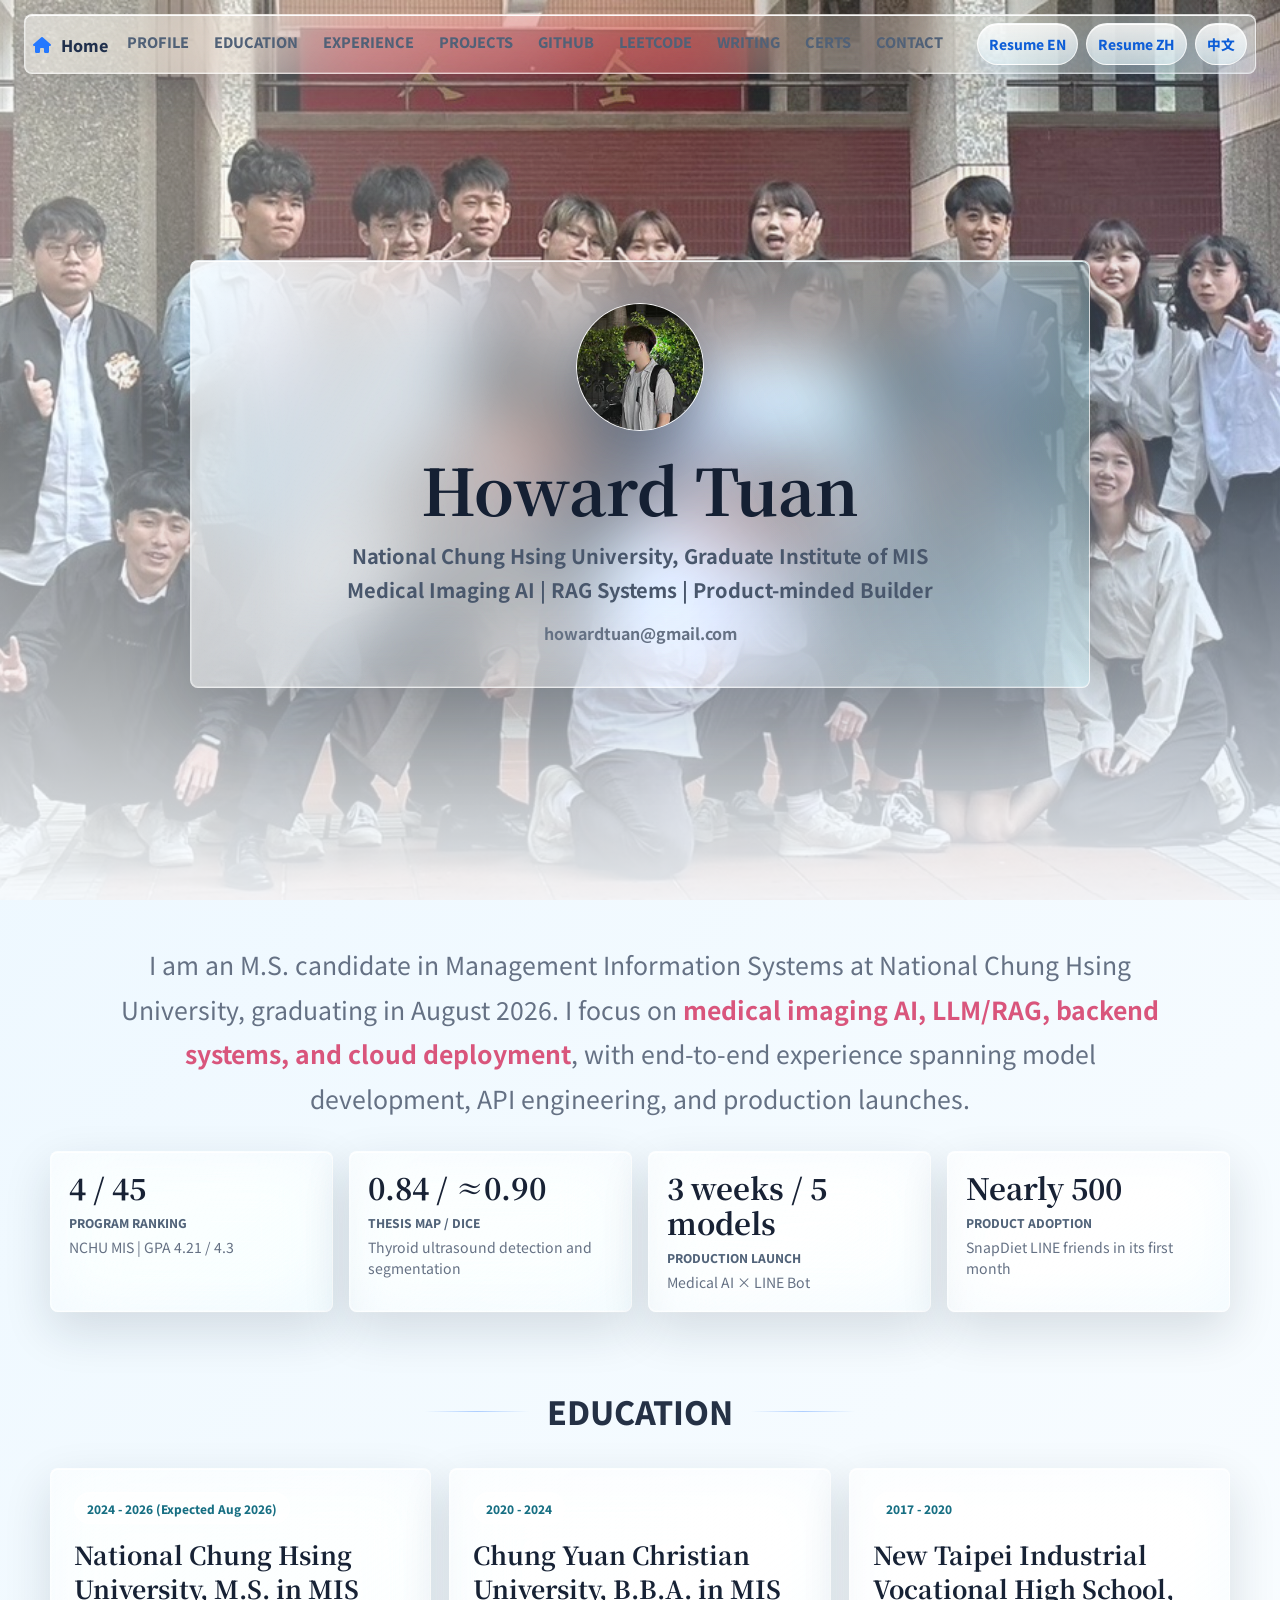
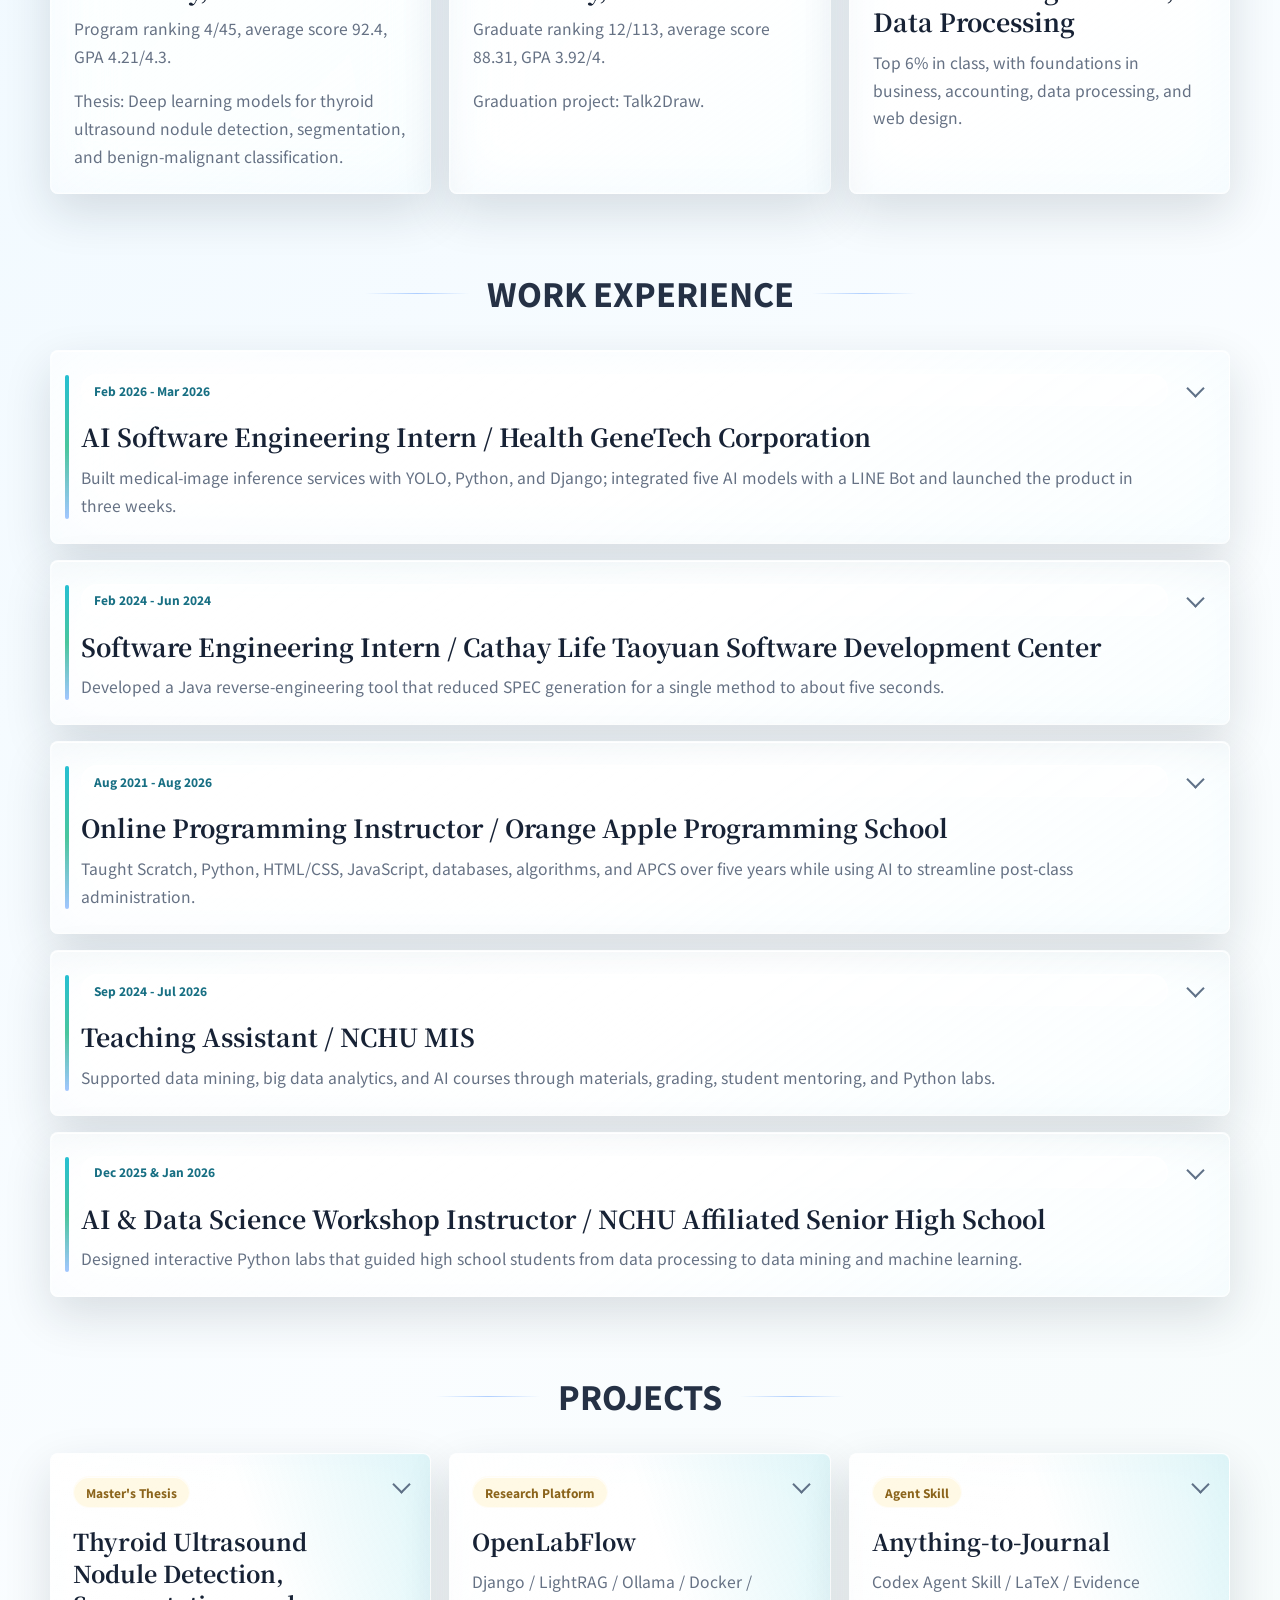
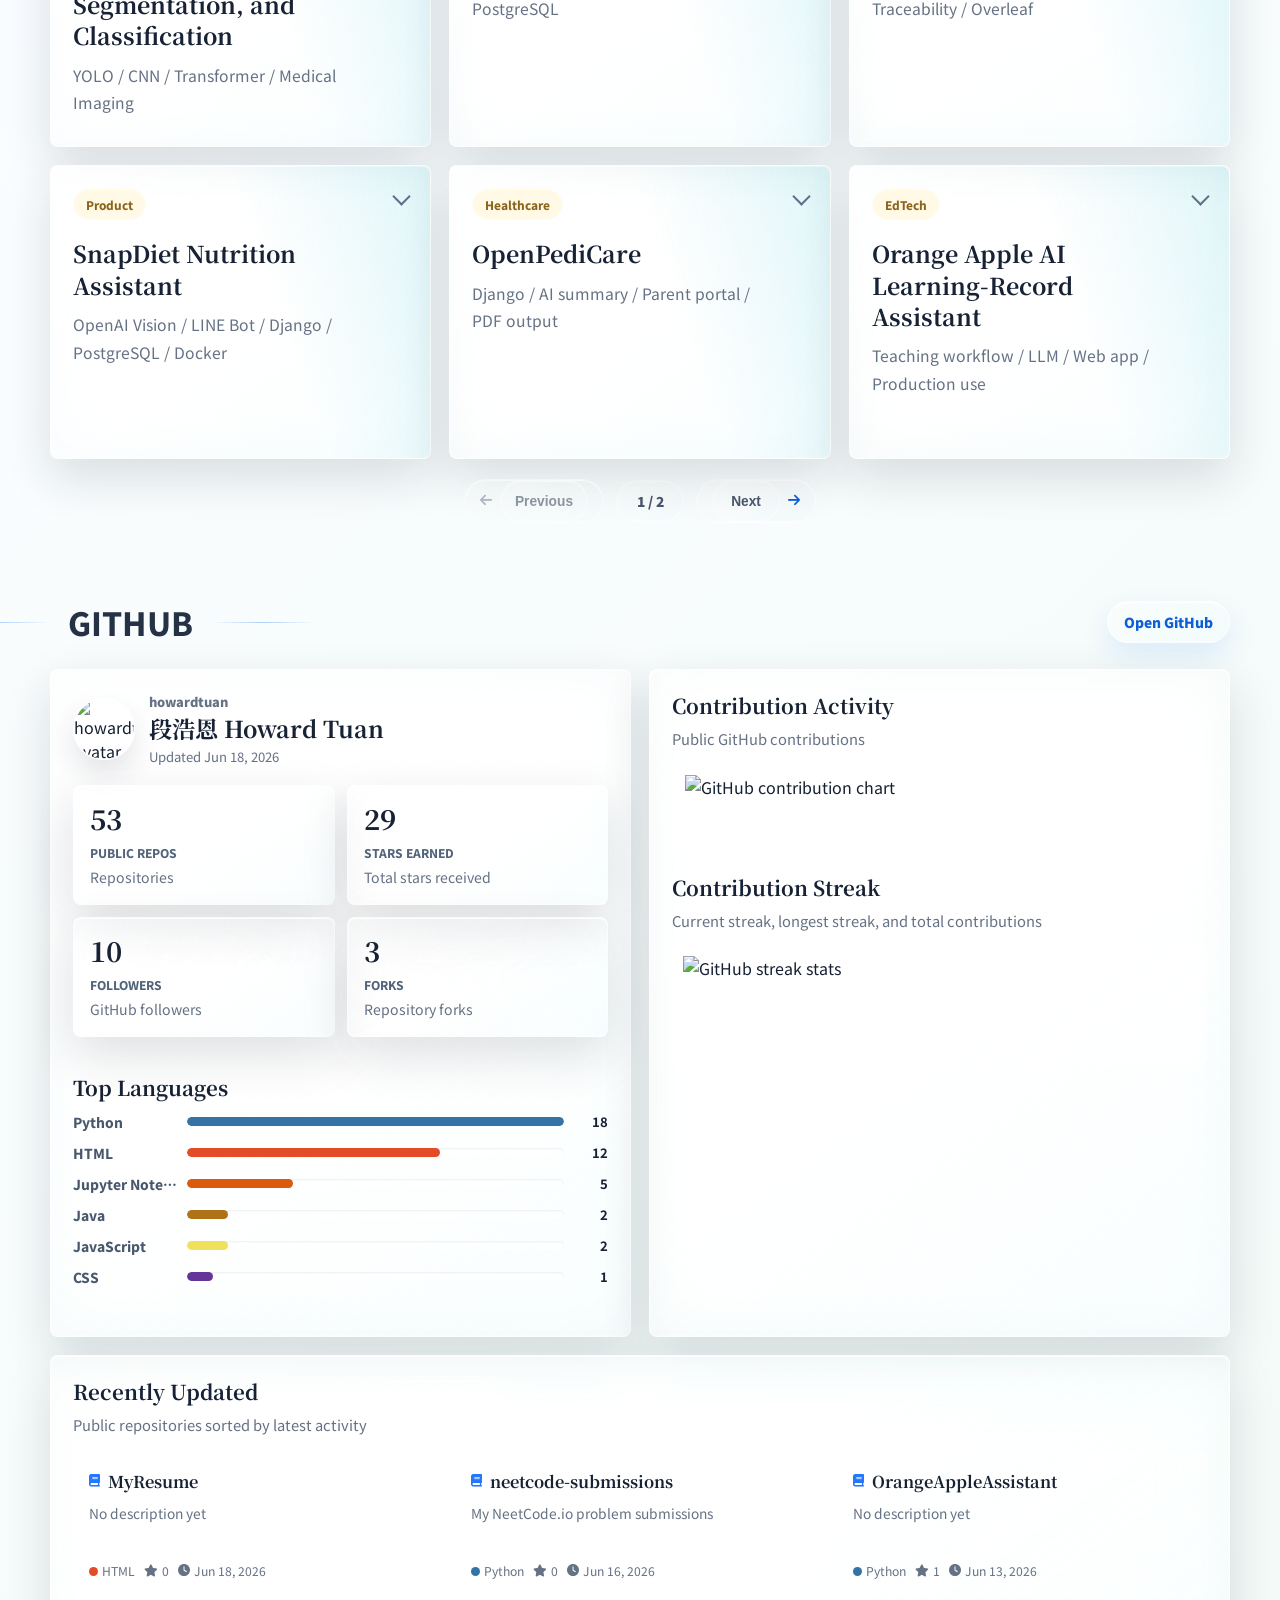
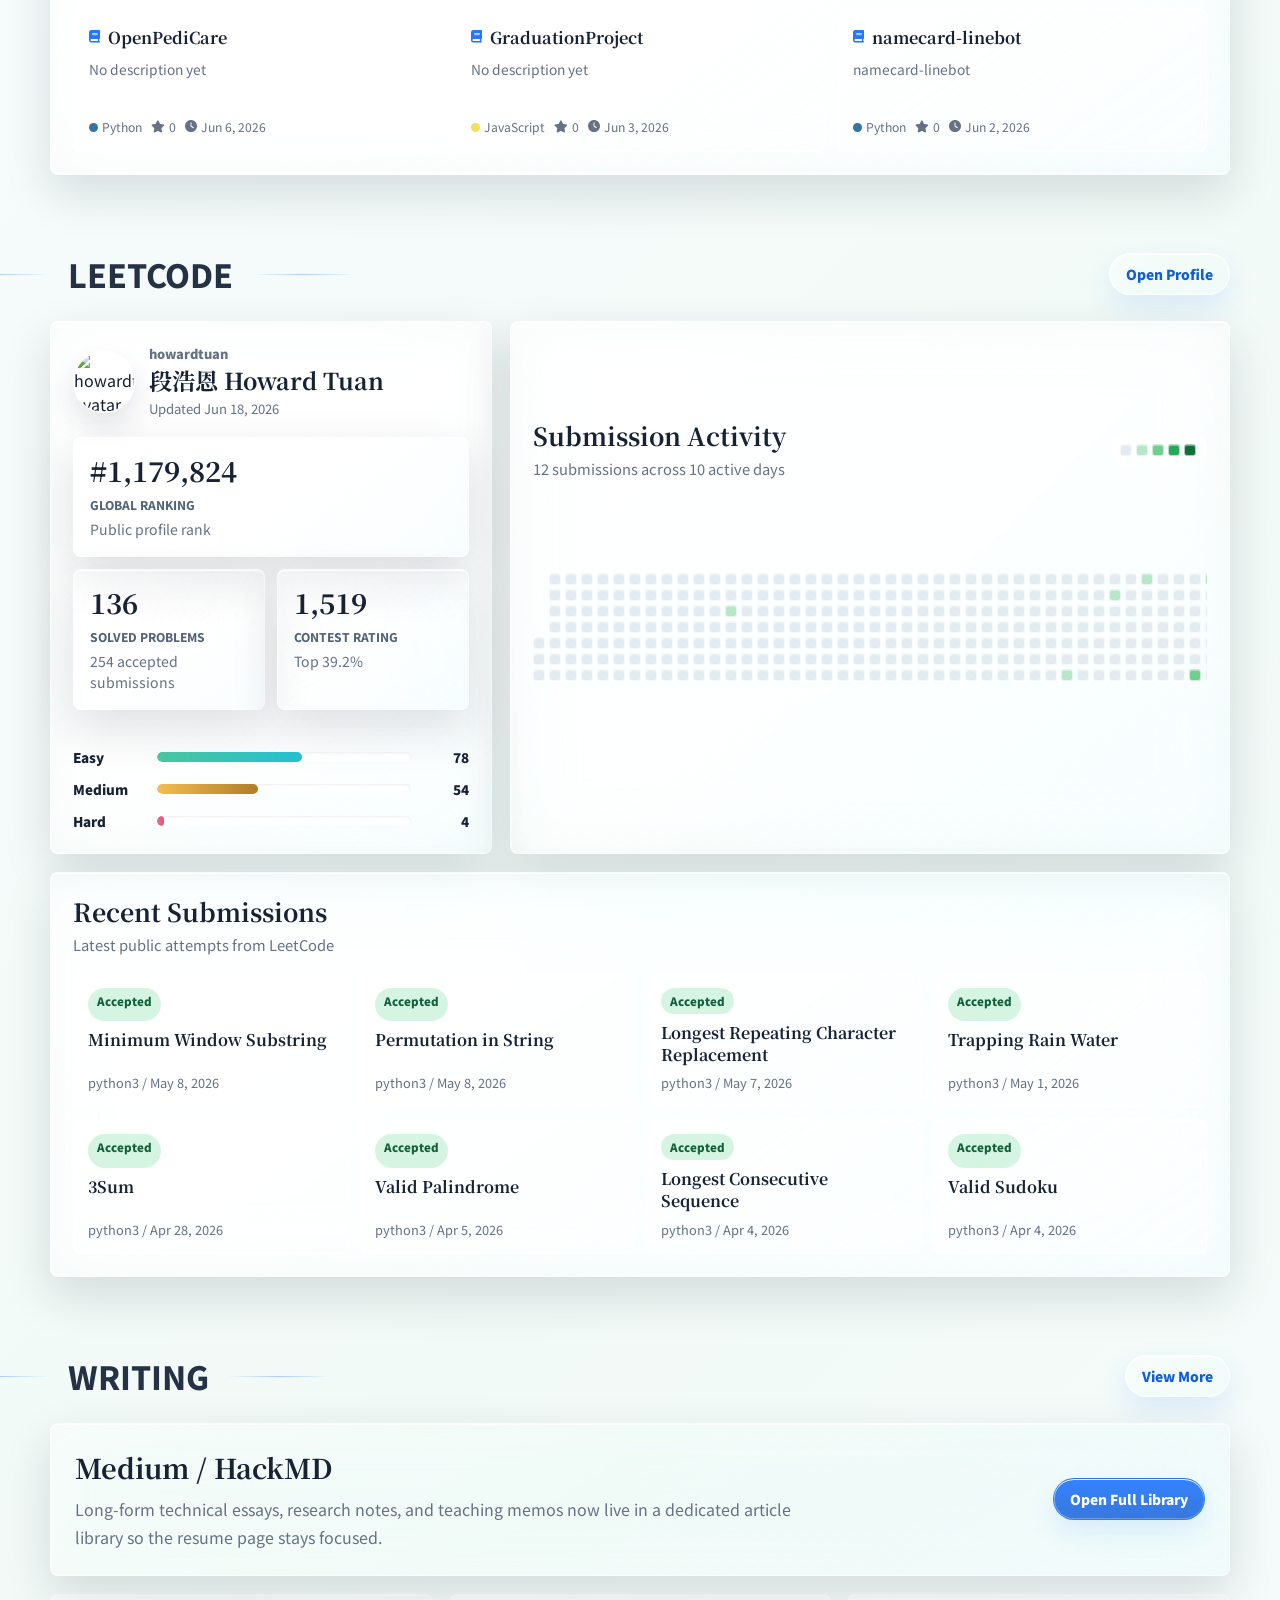
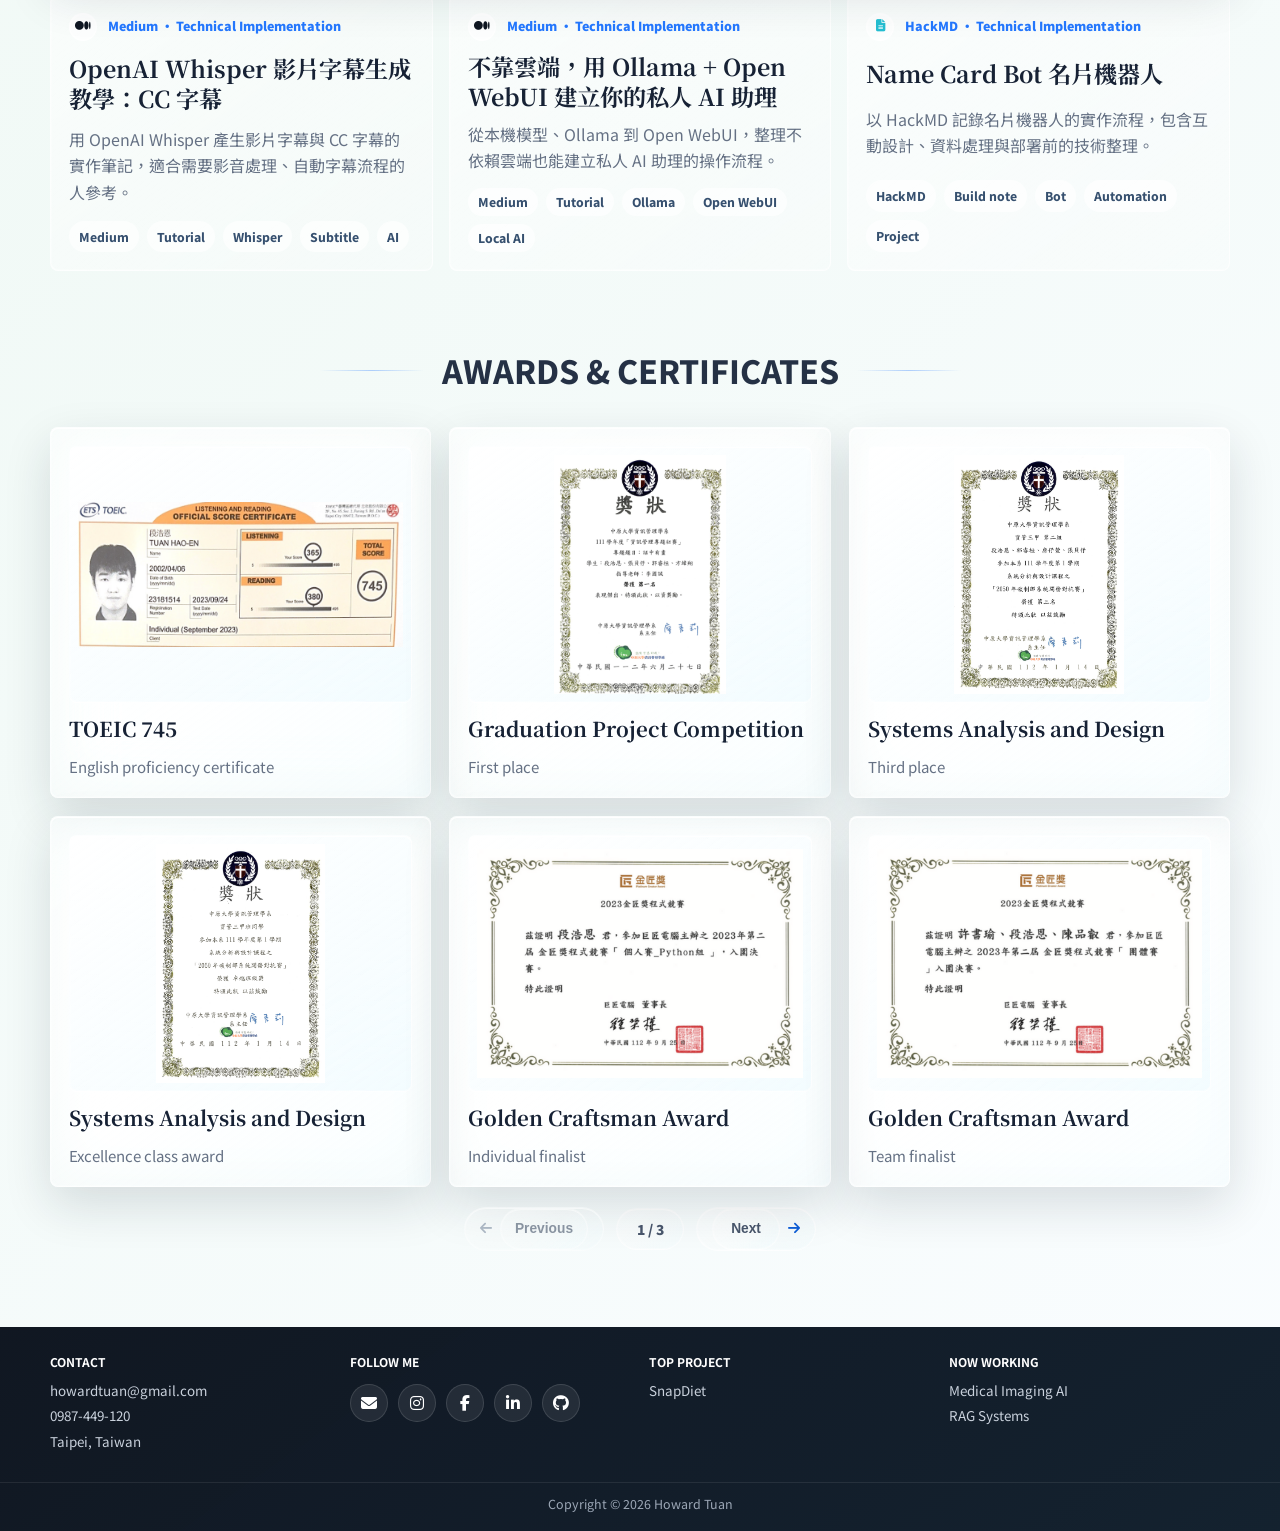
==== commit c4065967: "remove 早期教學與學生領導經驗" ====
--- a/index.html
+++ b/index.html
@@ -232,27 +232,6 @@
               </div>
             </div>
           </details>
-          <details class="timeline-card experience-card">
-            <summary>
-              <span class="timeline-badge">2020 年 9 月－2023 年 6 月</span>
-              <h3>早期教學與學生領導經驗</h3>
-              <p>涵蓋 Minecraft Education 程式教學、資管系系學會總務長與魔術社教學長，累積教學、財務及團隊協作能力。</p>
-            </summary>
-            <div class="experience-detail">
-              <div class="experience-visual experience-icon" data-visual="leadership" aria-hidden="true">
-                <i class="fas fa-people-group"></i>
-              </div>
-              <div>
-                <h4>教學、組織與公開表達</h4>
-                <p>把三段較早期但具延續性的經歷整合呈現，保留能力脈絡而不增加過多獨立欄位。</p>
-                <ul>
-                  <li>於夢想機器人教室教授 Minecraft Education，以迴圈、條件、函式與變數帶領學生完成遊戲專案。</li>
-                  <li>擔任資管系系學會總務長，負責活動預算、採購核銷、資源配置與跨部門協作。</li>
-                  <li>擔任魔術社教學長，規劃社課與教材、帶領社員學習，培養公開表達、領導與臨場應變能力。</li>
-                </ul>
-              </div>
-            </div>
-          </details>
         </div>
       </section>
 
